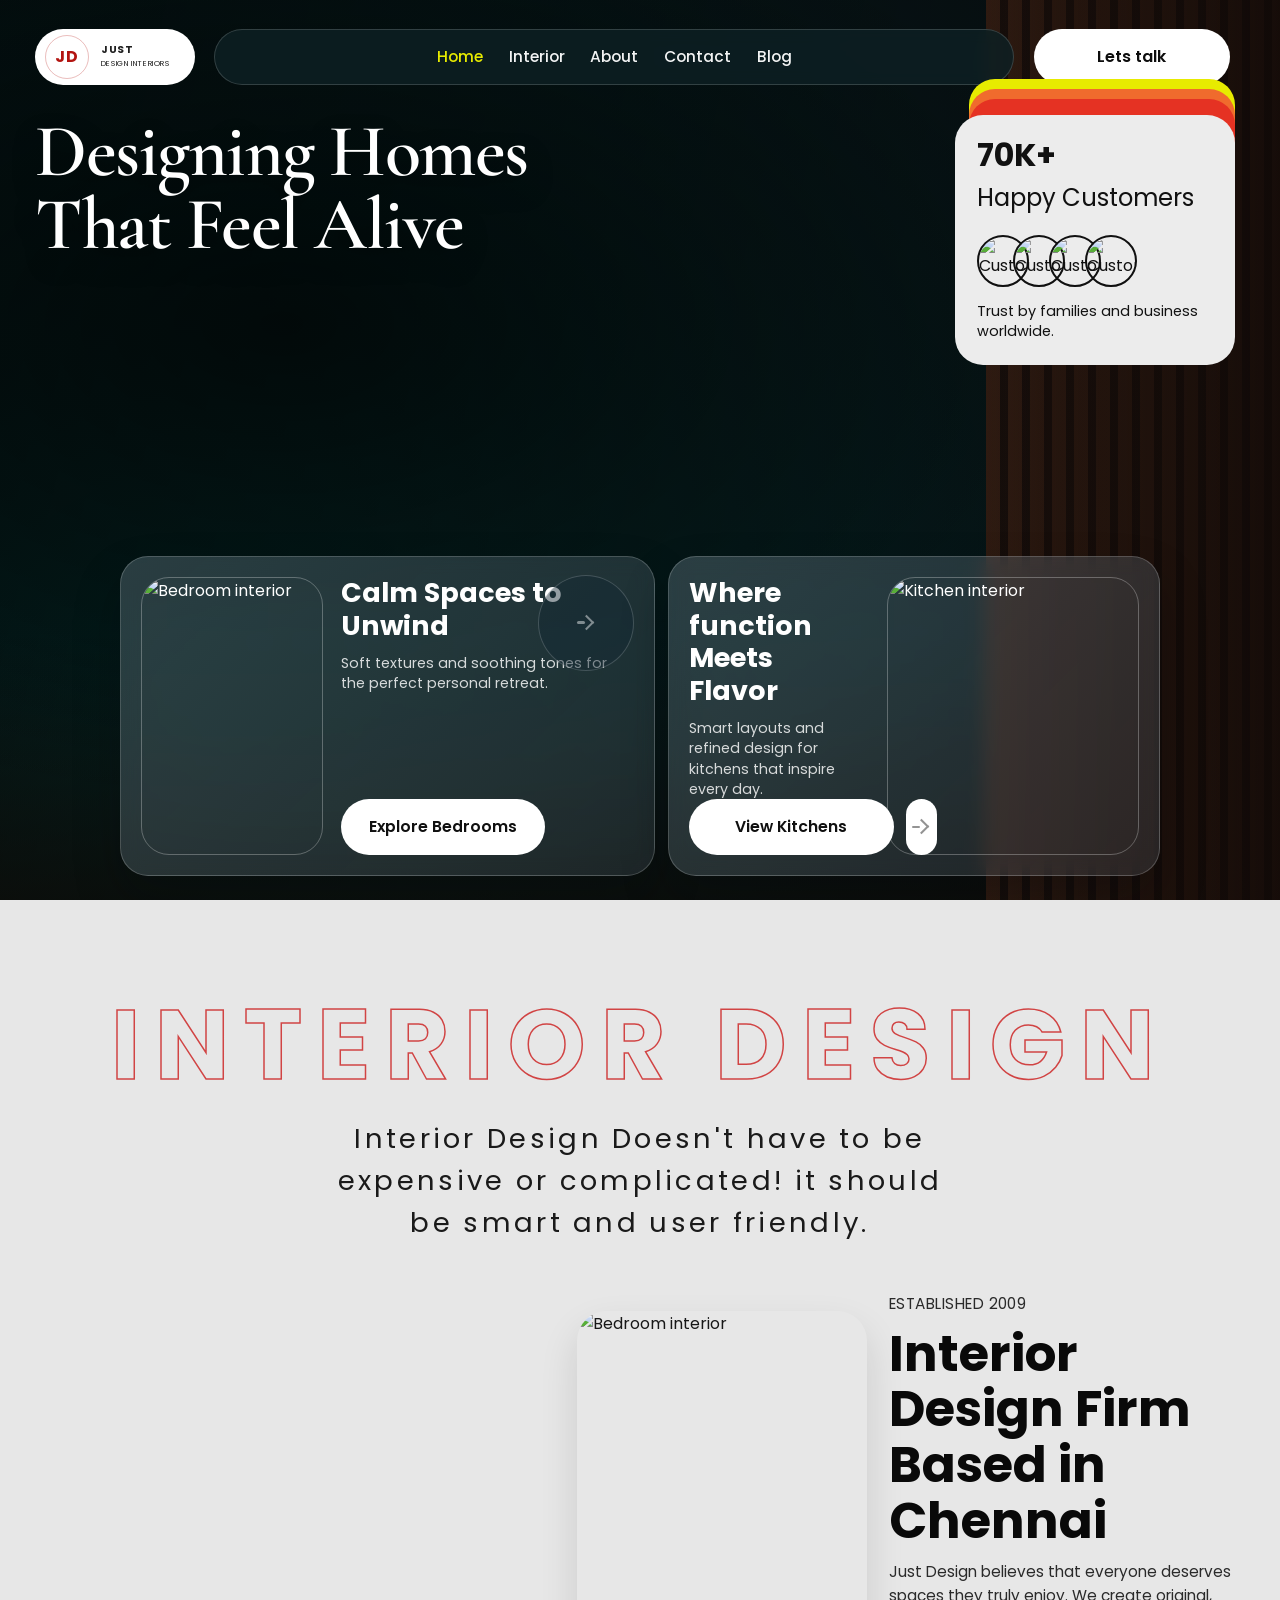
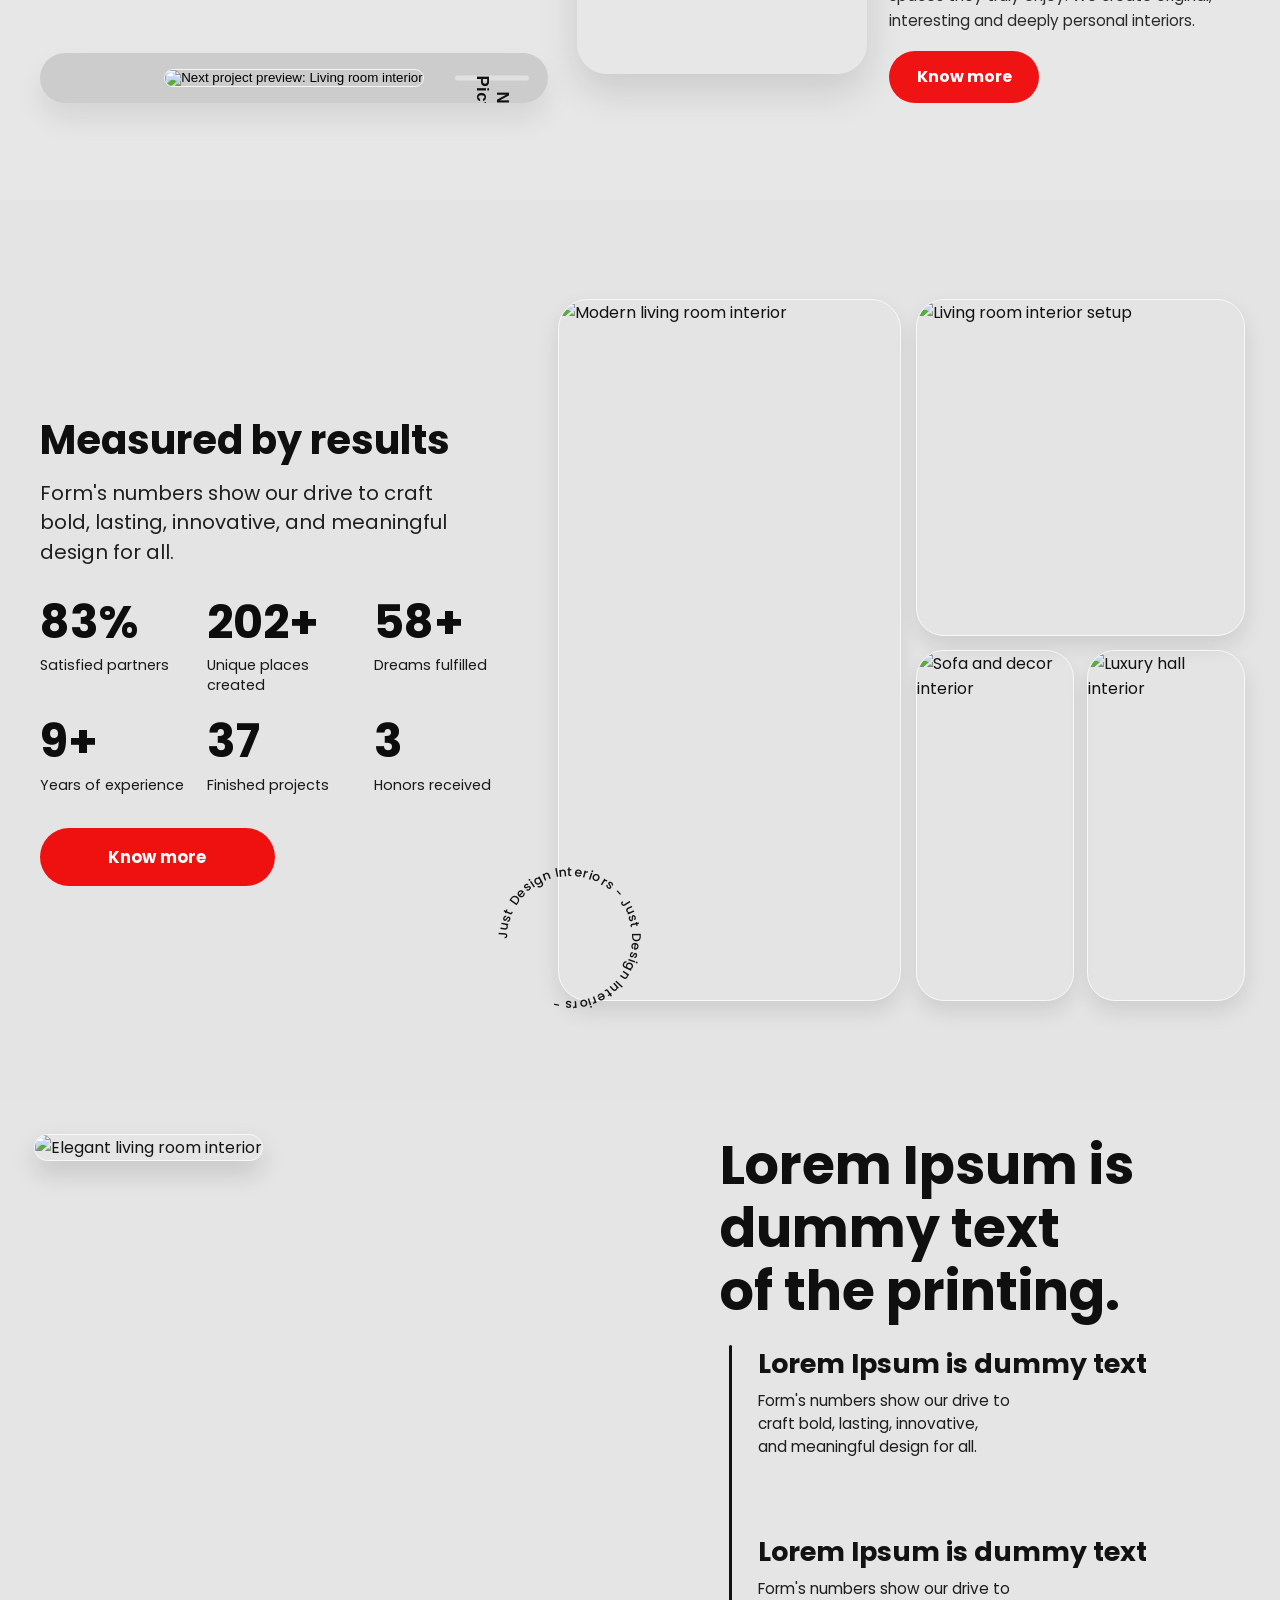
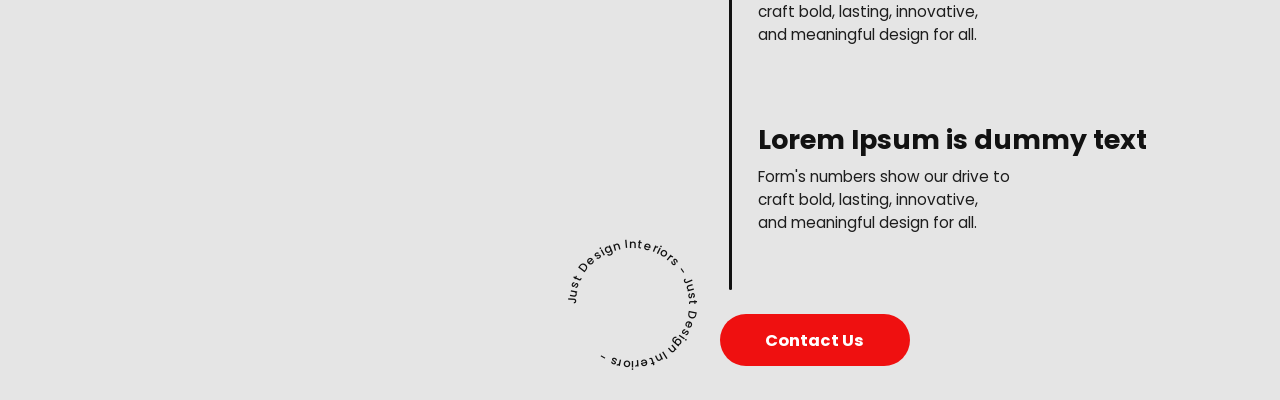
==== index.html @ 39e0aceb "update" ====
<!DOCTYPE html>
<html lang="en">
  <head>
    <meta charset="UTF-8" />
    <meta name="viewport" content="width=device-width, initial-scale=1.0" />
    <title>JustDesign Interiors</title>
    <link rel="preconnect" href="https://fonts.googleapis.com" />
    <link rel="preconnect" href="https://fonts.gstatic.com" crossorigin />
    <link
      href="https://fonts.googleapis.com/css2?family=Cormorant+Garamond:wght@500;600;700&family=Poppins:wght@400;500;600;700&display=swap"
      rel="stylesheet"
    />
    <link rel="stylesheet" href="style.css" />
  </head>
  <body>
    <main class="layout">
      <section class="hero" id="home">
        <header class="topbar reveal" data-delay="40">
          <a class="brand-pill" href="#">
            <span class="brand-mark">JD</span>
            <span class="brand-text">
              <strong>JUST</strong>
              <small>DESIGN INTERIORS</small>
            </span>
          </a>

          <nav class="main-nav" id="primaryNav" aria-label="Primary">
            <a class="active" href="#">Home</a>
            <a href="#">Interior</a>
            <a href="#">About</a>
            <a href="#">Contact</a>
            <a href="#">Blog</a>
          </nav>

          <button
            class="nav-toggle"
            id="navToggle"
            type="button"
            aria-label="Toggle navigation menu"
            aria-controls="primaryNav"
            aria-expanded="false"
          >
            <span></span>
            <span></span>
            <span></span>
          </button>

          <a class="talk-btn" href="#">Lets talk</a>
        </header>

        <div class="hero-main">
          <h1 class="hero-title reveal" data-delay="140">
            Designing Homes
            <br />
            That Feel Alive
          </h1>

          <aside class="customer-wrap right-box">
            <div class="stack-layer yellow"></div>
            <div class="stack-layer red"></div>
            <div class="stack-layer orange"></div>

            <div class="customer-card">
              <h2>70K+</h2>
              <p class="customer-label">Happy Customers</p>

              <div class="avatars">
                <img
                  src="https://images.unsplash.com/photo-1531746020798-e6953c6e8e04?auto=format&fit=crop&w=96&q=80"
                  alt="Customer portrait"
                />
                <img
                  src="https://images.unsplash.com/photo-1544723795-3fb6469f5b39?auto=format&fit=crop&w=96&q=80"
                  alt="Customer portrait"
                />
                <img
                  src="https://images.unsplash.com/photo-1549351512-c5e12b11f2dc?auto=format&fit=crop&w=96&q=80"
                  alt="Customer portrait"
                />
                <img
                  src="https://images.unsplash.com/photo-1542909168-82c3e7fdca5c?auto=format&fit=crop&w=96&q=80"
                  alt="Customer portrait"
                />
              </div>

              <p class="customer-copy">Trust by families and business worldwide.</p>
            </div>
          </aside>
        </div>

        <div class="bottom-panels">
          <article class="glass-card">
            <img
              class="panel-image"
              src="https://images.unsplash.com/photo-1616594039964-3c8f9f14fce9?auto=format&fit=crop&w=560&q=80"
              alt="Bedroom interior"
            />
            <div class="panel-content">
              <button class="round-icon arrow-btn arrow-light" type="button" aria-label="Open bedroom details">
                <span class="arrow-line"></span>
                <span class="arrow-tip"></span>
              </button>
              <h3>Calm Spaces to Unwind</h3>
              <p>
                Soft textures and soothing tones for the perfect personal retreat.
              </p>
              <a class="pill-btn" href="#">Explore Bedrooms</a>
            </div>
          </article>

          <article class="glass-card right-panel">
            <div class="panel-content">
              <h3>Where function Meets Flavor</h3>
              <p>
                Smart layouts and refined design for kitchens that inspire every day.
              </p>
              <div class="action-line">
                <a class="pill-btn" href="#">View Kitchens</a>
                <button class="mini-icon arrow-btn arrow-dark" type="button" aria-label="Open kitchens">
                  <span class="arrow-line"></span>
                  <span class="arrow-tip"></span>
                </button>
              </div>
            </div>

            <img
              class="panel-image"
              src="https://images.unsplash.com/photo-1556911220-bda9f7f7597e?auto=format&fit=crop&w=620&q=80"
              alt="Kitchen interior"
            />
          </article>
        </div>
      </section>

      <section class="interior-section" id="interior">
        <div class="interior-wrap">
          <h2
            class="interior-outline-title js-letter-title"
            data-text="INTERIOR DESIGN"
            aria-label="INTERIOR DESIGN"
          >
            INTERIOR DESIGN
          </h2>

          <p class="interior-tagline reveal" data-delay="80">
            Interior Design Doesn't have to be expensive or complicated! it
            should be smart and user friendly.
          </p>

          <div class="interior-showcase">
            <button
              class="next-frame reveal"
              id="nextCardBtn"
              data-delay="160"
              type="button"
              aria-label="Show next project image"
            >
              <img
                id="nextCardImage"
                class="next-frame-image"
                src="https://images.unsplash.com/photo-1586023492125-27b2c045efd7?auto=format&fit=crop&w=900&q=80"
                alt="Next interior project preview"
              />
              <span class="next-pill">Next Pictures</span>
            </button>

            <article
              class="content-card reveal"
              id="projectContentCard"
              data-delay="220"
            >
              <img
                id="featureImage"
                class="feature-photo"
                src="https://images.unsplash.com/photo-1600607687644-c7f34b5b3b8f?auto=format&fit=crop&w=900&q=80"
                alt="Interior project"
              />

              <div class="content-copy">
                <p class="established" id="establishedText">ESTABLISHED 2009</p>
                <h3 id="projectTitle">
                  Interior Design Firm
                  <br />
                  Based in Chennai
                </h3>
                <p id="projectDesc">
                  Just Design believes that everyone deserves spaces they truly
                  enjoy. We create original, interesting and deeply personal
                  interiors.
                </p>
                <a id="projectCta" class="know-more-btn" href="#">Know more</a>
              </div>
            </article>
          </div>
        </div>
      </section>

      <section class="results-section" id="results">
        <div class="results-wrap">
          <div class="results-content reveal" data-delay="40">
            <h2>Measured by results</h2>
            <p class="results-intro">
              Form's numbers show our drive to craft bold, lasting, innovative,
              and meaningful design for all.
            </p>

            <div class="results-grid">
              <article class="result-item">
                <p class="result-number">
                  <span class="count-up" data-target="95" data-suffix="%">0%</span>
                </p>
                <p class="result-label">Satisfied partners</p>
              </article>

              <article class="result-item">
                <p class="result-number">
                  <span class="count-up" data-target="250" data-suffix="+">0+</span>
                </p>
                <p class="result-label">Unique places created</p>
              </article>

              <article class="result-item">
                <p class="result-number">
                  <span class="count-up" data-target="81" data-suffix="+">0+</span>
                </p>
                <p class="result-label">Dreams fulfilled</p>
              </article>

              <article class="result-item">
                <p class="result-number">
                  <span class="count-up" data-target="15" data-suffix="+">0+</span>
                </p>
                <p class="result-label">Years of experience</p>
              </article>

              <article class="result-item">
                <p class="result-number">
                  <span class="count-up" data-target="79">0</span>
                </p>
                <p class="result-label">Finished projects</p>
              </article>

              <article class="result-item">
                <p class="result-number">
                  <span class="count-up" data-target="11">0</span>
                </p>
                <p class="result-label">Honors received</p>
              </article>
            </div>

            <a class="results-btn" href="#">Know more</a>
          </div>

          <div class="results-gallery reveal" data-delay="120">
            <img
              class="gallery-main-image"
              src="https://images.unsplash.com/photo-1493663284031-b7e3aefcae8e?auto=format&fit=crop&w=1200&q=80"
              alt="Modern living room interior"
            />

            <div class="gallery-side-stack">
              <img
                class="gallery-top-image"
                src="https://images.unsplash.com/photo-1505693416388-ac5ce068fe85?auto=format&fit=crop&w=1000&q=80"
                alt="Living room interior setup"
              />

              <div class="gallery-bottom-stack">
                <img
                  class="gallery-small-image"
                  src="https://images.unsplash.com/photo-1507089947368-19c1da9775ae?auto=format&fit=crop&w=900&q=80"
                  alt="Sofa and decor interior"
                />
                <img
                  class="gallery-small-image"
                  src="https://images.unsplash.com/photo-1513694203232-719a280e022f?auto=format&fit=crop&w=900&q=80"
                  alt="Luxury hall interior"
                />
              </div>
            </div>

            <div class="results-seal" aria-hidden="true">
              <svg viewBox="0 0 200 200" role="presentation">
                <defs>
                  <path
                    id="resultsCirclePath"
                    d="M 100,100 m -70,0 a 70,70 0 1,1 140,0 a 70,70 0 1,1 -140,0"
                  ></path>
                </defs>
                <text>
                  <textPath href="#resultsCirclePath">
                    Just Design Interiors - Just Design Interiors -
                  </textPath>
                </text>
              </svg>
            </div>
          </div>
        </div>
      </section>

      <section class="story-section" id="story">
        <div class="story-wrap">
          <div class="story-media">
            <img
              class="story-main-image"
              src="https://images.unsplash.com/photo-1505693416388-ac5ce068fe85?auto=format&fit=crop&w=1200&q=80"
              alt="Elegant living room interior"
            />

            <div class="story-seal" aria-hidden="true">
              <svg viewBox="0 0 200 200" role="presentation">
                <defs>
                  <path
                    id="storyCirclePath"
                    d="M 100,100 m -68,0 a 68,68 0 1,1 136,0 a 68,68 0 1,1 -136,0"
                  ></path>
                </defs>
                <text>
                  <textPath href="#storyCirclePath">
                    Just Design Interiors - Just Design Interiors -
                  </textPath>
                </text>
              </svg>
            </div>
          </div>

          <div class="story-content">
            <h2>
              Lorem Ipsum is dummy text
              <br />
              of the printing.
            </h2>

            <div class="story-scrollbox">
              <div class="story-line" aria-hidden="true">
                <span class="story-line-track"></span>
                <span class="story-line-progress" id="storyLineProgress"></span>
              </div>

              <div class="story-items" id="storyItems">
                <article class="story-item">
                  <h3>Lorem Ipsum is dummy text</h3>
                  <p>
                    Form's numbers show our drive to craft bold, lasting,
                    innovative, and meaningful design for all.
                  </p>
                </article>

                <article class="story-item">
                  <h3>Lorem Ipsum is dummy text</h3>
                  <p>
                    Form's numbers show our drive to craft bold, lasting,
                    innovative, and meaningful design for all.
                  </p>
                </article>

                <article class="story-item">
                  <h3>Lorem Ipsum is dummy text</h3>
                  <p>
                    Form's numbers show our drive to craft bold, lasting,
                    innovative, and meaningful design for all.
                  </p>
                </article>

              </div>
            </div>

            <a class="story-contact-btn" href="#">Contact Us</a>
          </div>
        </div>
      </section>
    </main>

    <script src="script.js"></script>
  </body>
</html>
---- style.css ----
:root {
  --outer-bg: #071013;
  --text-main: #ffffff;
  --text-soft: rgba(255, 255, 255, 0.82);
  --glass-bg: rgba(175, 193, 205, 0.2);
  --glass-border: rgba(255, 255, 255, 0.2);
  --pill-dark: rgba(14, 32, 36, 0.82);
  --yellow: #e7eb00;
  --orange: #f06b2d;
  --red: #e53223;
}

*,
*::before,
*::after {
  box-sizing: border-box;
}

html,
body {
  margin: 0;
  padding: 0;
}

body {
  min-height: 100vh;
  font-family: "Poppins", sans-serif;
  color: var(--text-main);
  background:
    radial-gradient(circle at 16% 20%, rgba(0, 142, 130, 0.28), transparent 36%),
    radial-gradient(circle at 88% 80%, rgba(111, 46, 3, 0.28), transparent 42%),
    var(--outer-bg);
}

.layout {
  width: 100%;
  margin: 0;
  padding: 0;
}

.hero,
.interior-section,
.results-section,
.story-section {
  width: 100%;
}

.hero {
  position: relative;
  height: 100dvh;
  min-height: 100vh;
  overflow: hidden;
  display: flex;
  flex-direction: column;
  border-radius: 0;
  padding: 1.8rem 2.2rem 1.5rem;
  background:
    linear-gradient(103deg, rgba(0, 0, 0, 0.44) 6%, rgba(0, 0, 0, 0.18) 66%),
    url("https://images.unsplash.com/photo-1600607687939-ce8a6c25118c?auto=format&fit=crop&w=2000&q=80")
      center center / cover no-repeat;
}

.hero::before {
  content: "";
  position: absolute;
  inset: 0;
  pointer-events: none;
  background:
    radial-gradient(ellipse at 22% 36%, rgba(0, 0, 0, 0.62) 0%, rgba(0, 0, 0, 0.2) 42%, transparent 60%),
    linear-gradient(180deg, transparent 70%, rgba(15, 7, 3, 0.62) 100%);
}

.hero::after {
  content: "";
  position: absolute;
  top: 0;
  right: 0;
  width: 23%;
  height: 100%;
  pointer-events: none;
  background:
    linear-gradient(90deg, rgba(0, 0, 0, 0) 0, rgba(22, 12, 8, 0.35) 22%, rgba(16, 9, 7, 0.8) 100%),
    repeating-linear-gradient(
      90deg,
      rgba(48, 27, 17, 0.95) 0 14px,
      rgba(22, 13, 10, 0.95) 14px 22px
    );
}

.topbar,
.hero-main,
.bottom-panels {
  position: relative;
  z-index: 2;
}

.hero-main,
.bottom-panels {
  perspective: 1200px;
}

.topbar {
  display: flex;
  align-items: center;
  gap: 1.2rem;
}

.brand-pill {
  display: inline-flex;
  align-items: center;
  gap: 0.75rem;
  width: 160px;
  height: 56px;
  padding: 0 0.6rem;
  border-radius: 999px;
  text-decoration: none;
  color: #1f1f1f;
  background: #ffffff;
}

.brand-mark {
  display: grid;
  place-items: center;
  width: 44px;
  height: 44px;
  border-radius: 999px;
  font-weight: 700;
  letter-spacing: 0.03em;
  color: #b31511;
  border: 1px solid rgba(179, 21, 17, 0.28);
}

.brand-text {
  display: grid;
  line-height: 1;
}

.brand-text strong {
  font-size: 0.64rem;
  letter-spacing: 0.08em;
}

.brand-text small {
  margin-top: 0.3rem;
  font-size: 0.48rem;
  letter-spacing: 0.08em;
}

.main-nav {
  flex: 1;
  max-width: 800px;
  height: 56px;
  display: flex;
  align-items: center;
  justify-content: center;
  gap: clamp(1rem, 2vw, 3rem);
  border-radius: 999px;
  padding: 0 1.2rem;
  background: var(--pill-dark);
  border: 1px solid rgba(255, 255, 255, 0.16);
  backdrop-filter: blur(8px);
  scrollbar-width: none;
}

.main-nav::-webkit-scrollbar {
  display: none;
}

.main-nav a {
  text-decoration: none;
  color: rgba(255, 255, 255, 0.95);
  font-size: 0.97rem;
  font-weight: 500;
  transition: color 240ms ease;
}

.main-nav a:hover,
.main-nav a:focus-visible,
.main-nav a.active {
  color: var(--yellow);
}

.nav-toggle {
  display: none;
  width: 52px;
  height: 52px;
  border: 1px solid rgba(255, 255, 255, 0.22);
  border-radius: 12px;
  background: rgba(15, 32, 36, 0.75);
  cursor: pointer;
  padding: 0;
  align-items: center;
  justify-content: center;
  gap: 5px;
  flex-direction: column;
}

.nav-toggle span {
  width: 22px;
  height: 2px;
  background: #ffffff;
  border-radius: 999px;
  transition: transform 240ms ease, opacity 240ms ease;
}

.topbar.menu-open .nav-toggle span:nth-child(1) {
  transform: translateY(7px) rotate(45deg);
}

.topbar.menu-open .nav-toggle span:nth-child(2) {
  opacity: 0;
}

.topbar.menu-open .nav-toggle span:nth-child(3) {
  transform: translateY(-7px) rotate(-45deg);
}

.talk-btn {
  flex-shrink: 0;
  width: 196px;
  height: 56px;
  border-radius: 999px;
  display: inline-flex;
  align-items: center;
  justify-content: center;
  text-decoration: none;
  color: #0d0d0d;
  background: #ffffff;
  font-weight: 600;
}

.hero-main {
  margin-top: clamp(1.3rem, 3.4vh, 2.8rem);
  min-height: 0;
  flex: 1;
  display: flex;
  justify-content: space-between;
  align-items: flex-start;
  gap: 1.5rem;
}

.hero-title {
  margin: 0;
  max-width: 760px;
  font-family: "Cormorant Garamond", serif;
  font-size: clamp(2.8rem, 5.8vw, 5.7rem);
  font-weight: 600;
  line-height: 0.98;
  letter-spacing: -0.02em;
  text-shadow: 0 12px 28px rgba(0, 0, 0, 0.42);
}

.customer-wrap {
  position: relative;
  width: clamp(240px, 23vw, 280px);
  margin-right: 0.6rem;
  flex-shrink: 0;
  transform: translate3d(0, 0, 0);
  transition: transform 420ms cubic-bezier(0.22, 1, 0.36, 1);
}

.stack-layer {
  position: absolute;
  left: 14px;
  width: calc(100% - 14px);
  height: 72px;
  border-radius: 26px 26px 0 0;
}

.stack-layer.yellow {
  top: -36px;
  background: var(--yellow);
  z-index: 1;
}

.stack-layer.red {
  top: -16px;
  background: var(--red);
  z-index: 3;
}

.stack-layer.orange {
  top: -26px;
  background: var(--orange);
  z-index: 2;
}

.customer-card {
  position: relative;
  z-index: 4;
  border-radius: 28px;
  padding: 1.6rem 1.35rem 1.5rem;
  background: #ececec;
  color: #111111;
}

.customer-card h2 {
  margin: 0;
  font-size: clamp(2rem, 2.3vw, 2.45rem);
  line-height: 0.9;
  font-weight: 700;
}

.customer-label {
  margin: 0.9rem 0 0;
  font-size: clamp(1.38rem, 1.9vw, 1.8rem);
  line-height: 1.14;
}

.avatars {
  margin-top: 1.45rem;
  display: flex;
}

.avatars img {
  width: 52px;
  height: 52px;
  object-fit: cover;
  border-radius: 999px;
  border: 2px solid #101010;
}

.avatars img + img {
  margin-left: -16px;
}

.customer-copy {
  margin: 0.9rem 0 0;
  font-size: clamp(0.9rem, 0.96vw, 0.99rem);
  line-height: 1.4;
}

.bottom-panels {
  position: relative;
  margin-top: auto;
  display: grid;
  grid-template-columns: minmax(0, 1fr) minmax(0, 0.92fr);
  gap: clamp(0.75rem, 1vw, 1rem);
  width: min(1080px, 86%);
  margin-inline: auto;
  padding: 0;
}

.glass-card {
  position: relative;
  min-height: clamp(210px, 26vh, 278px);
  border-radius: 28px;
  display: flex;
  align-items: stretch;
  gap: 1.1rem;
  padding: 1.25rem;
  border: 1px solid var(--glass-border);
  background: linear-gradient(136deg, rgba(158, 183, 199, 0.26), rgba(106, 125, 141, 0.2));
  backdrop-filter: blur(10px);
  box-shadow: 0 24px 46px rgba(1, 8, 10, 0.28);
  transform: translateY(0) scale(1);
  transition:
    transform 920ms cubic-bezier(0.22, 1, 0.36, 1),
    box-shadow 920ms ease,
    filter 920ms ease,
    opacity 920ms ease;
  overflow: hidden;
}

.panel-image {
  width: clamp(148px, 14.5vw, 182px);
  border-radius: 28px;
  object-fit: cover;
  border: 1px solid rgba(255, 255, 255, 0.28);
  flex-shrink: 0;
}

.panel-content {
  flex: 1;
  position: relative;
  display: flex;
  flex-direction: column;
  min-width: 0;
}

.panel-content h3 {
  margin: 0;
  font-size: clamp(1.35rem, 2.12vw, 2rem);
  line-height: 1.2;
  max-width: 24ch;
}

.panel-content p {
  margin: 0.68rem 0 0;
  font-size: clamp(0.89rem, 1vw, 1rem);
  line-height: 1.42;
  color: var(--text-soft);
  max-width: 45ch;
}

.round-icon {
  position: absolute;
  top: -0.15rem;
  right: 0;
  width: 96px;
  height: 96px;
  border: 1px solid rgba(255, 255, 255, 0.18);
  border-radius: 999px;
  background: rgba(22, 40, 51, 0.45);
  color: #ffffff;
  cursor: pointer;
  display: inline-flex;
  align-items: center;
  justify-content: center;
}

.pill-btn {
  margin-top: auto;
  align-self: flex-start;
  height: 56px;
  min-width: clamp(180px, 16vw, 230px);
  border-radius: 999px;
  text-decoration: none;
  color: #101010;
  background: #ffffff;
  display: inline-flex;
  align-items: center;
  justify-content: center;
  font-size: 0.98rem;
  font-weight: 600;
}

.right-panel {
  gap: 1.35rem;
}

.right-panel .panel-image {
  width: clamp(190px, 20vw, 252px);
}

.action-line {
  margin-top: auto;
  display: flex;
  align-items: center;
  gap: 0.75rem;
}

.mini-icon {
  width: 56px;
  height: 56px;
  border-radius: 999px;
  border: 0;
  color: #111111;
  background: #ffffff;
  cursor: pointer;
  display: inline-flex;
  align-items: center;
  justify-content: center;
}

.right-box {
  animation: rightBoxEntry 760ms cubic-bezier(0.22, 1, 0.36, 1) both;
}

.right-box .customer-card {
  animation: rightBoxFloat 5.6s ease-in-out 900ms infinite;
}

.right-box:hover {
  transform: translate3d(0, -8px, 0);
}

.right-box:hover .customer-card {
  animation-play-state: paused;
}

.arrow-btn {
  gap: 0;
  transition: transform 420ms cubic-bezier(0.22, 1, 0.36, 1);
}

.arrow-line {
  width: 8px;
  height: 2.5px;
  border-radius: 999px;
  opacity: 0.45;
  transition:
    width 500ms cubic-bezier(0.22, 1, 0.36, 1),
    opacity 360ms ease;
}

.arrow-tip {
  width: 11px;
  height: 11px;
  border-top: 2.5px solid currentColor;
  border-right: 2.5px solid currentColor;
  transform: translateX(-4px) rotate(45deg);
  opacity: 0.45;
  transition:
    transform 500ms cubic-bezier(0.22, 1, 0.36, 1),
    opacity 360ms ease;
}

.arrow-light .arrow-line {
  background: #ffffff;
}

.arrow-dark .arrow-line {
  background: #111111;
}

.glass-card:hover .arrow-btn {
  transform: translateX(4px);
}

.glass-card:hover .arrow-line {
  width: 30px;
  opacity: 1;
}

.glass-card:hover .arrow-tip {
  transform: translateX(2px) rotate(45deg);
  opacity: 1;
}

@media (hover: hover) and (pointer: fine) {
  .glass-card:hover {
    transform: translateY(-10px) scale(1.02);
    box-shadow: 0 30px 52px rgba(1, 8, 10, 0.34);
    filter: saturate(1.06);
  }
}

.reveal {
  opacity: 0;
  transform: translateY(28px);
  transition:
    opacity 820ms ease,
    transform 820ms cubic-bezier(0.22, 1, 0.36, 1);
}

.reveal.in-view {
  opacity: 1;
  transform: translateY(0);
}

.glass-card,
.customer-wrap {
  will-change: transform;
}

@media (max-width: 1200px) {
  .hero {
    padding: 1.4rem 1.2rem 1.2rem;
    overflow-y: auto;
  }

  .topbar {
    flex-wrap: wrap;
    justify-content: center;
  }

  .main-nav {
    order: 3;
    width: 100%;
    max-width: none;
    overflow-x: auto;
    justify-content: flex-start;
    padding-inline: 1.4rem;
  }

  .hero-main {
    margin-top: 1.4rem;
  }

  .hero-title {
    max-width: 630px;
    font-size: clamp(2.7rem, 8vw, 5rem);
  }

  .customer-wrap {
    width: 250px;
    margin-right: 0;
  }

  .bottom-panels {
    padding: 0;
    grid-template-columns: 1fr;
    margin-top: 1.7rem;
    width: 100%;
  }

  .glass-card {
    min-height: 230px;
  }
}

@media (max-width: 860px) {
  .topbar {
    position: relative;
    flex-wrap: nowrap;
    justify-content: space-between;
    align-items: center;
  }

  .nav-toggle {
    display: inline-flex;
    margin-left: auto;
  }

  .main-nav {
    position: absolute;
    top: calc(100% + 0.65rem);
    left: 0;
    right: 0;
    order: unset;
    width: 100%;
    max-width: none;
    height: auto;
    padding: 0.8rem;
    border-radius: 16px;
    display: flex;
    flex-direction: column;
    align-items: stretch;
    gap: 0.2rem;
    overflow: hidden;
    max-height: 0;
    opacity: 0;
    pointer-events: none;
    transform: translateY(-8px);
    transition:
      max-height 280ms ease,
      opacity 220ms ease,
      transform 280ms ease;
  }

  .main-nav a {
    width: 100%;
    padding: 0.7rem 0.8rem;
    border-radius: 10px;
    font-size: 1rem;
  }

  .topbar.menu-open .main-nav {
    max-height: 320px;
    opacity: 1;
    pointer-events: auto;
    transform: translateY(0);
  }

  .talk-btn {
    display: none;
  }

  .hero {
    border-radius: 0;
  }

  .hero::after {
    width: 34%;
  }

  .hero-main {
    margin-top: 2.2rem;
    min-height: auto;
    flex-direction: column;
  }

  .hero-title {
    max-width: 100%;
  }

  .customer-wrap {
    width: min(340px, 100%);
    margin-top: 0.6rem;
  }

  .panel-content h3 {
    font-size: clamp(1.35rem, 5.2vw, 2.2rem);
  }

  .panel-content p {
    font-size: 0.98rem;
  }

  .right-panel .panel-image {
    width: min(230px, 44%);
  }
}

@media (max-width: 620px) {
  .layout {
    width: 100%;
    padding: 0;
  }

  .hero {
    border-radius: 0;
    padding: 1rem 0.9rem 1.25rem;
  }

  .brand-pill {
    width: 144px;
    height: 52px;
  }

  .main-nav {
    padding: 0.7rem;
    gap: 0.12rem;
  }

  .main-nav a {
    font-size: 0.95rem;
    white-space: normal;
  }

  .nav-toggle {
    width: 48px;
    height: 48px;
  }

  .hero-title {
    font-size: clamp(2.3rem, 11vw, 3.2rem);
    line-height: 1.02;
  }

  .customer-card {
    padding: 1.35rem 1.15rem 1.35rem;
  }

  .customer-card h2 {
    font-size: 1.95rem;
  }

  .customer-label {
    font-size: 1.35rem;
  }

  .avatars img {
    width: 48px;
    height: 48px;
  }

  .bottom-panels {
    padding: 0;
  }

  .glass-card,
  .right-panel {
    flex-direction: column;
    min-height: unset;
    gap: 0.9rem;
  }

  .panel-image,
  .right-panel .panel-image {
    width: 100%;
    height: 220px;
  }

  .round-icon {
    position: static;
    width: 62px;
    height: 62px;
    margin-bottom: 0.7rem;
  }

  .pill-btn {
    width: 100%;
    min-width: 0;
    height: 56px;
  }

  .mini-icon {
    width: 54px;
    height: 54px;
  }

  .glass-card:hover .arrow-btn {
    transform: none;
  }

  .glass-card:hover .arrow-line {
    width: 24px;
  }
}

@media (prefers-reduced-motion: reduce) {
  .reveal {
    opacity: 1;
    transform: none;
    transition: none;
  }

  .customer-wrap,
  .right-box .customer-card {
    transition: none;
    animation: none;
  }

  .glass-card {
    transition: none;
    transform: none;
  }

  .arrow-line {
    width: 24px;
    opacity: 1;
  }

  .arrow-tip {
    transform: translateX(2px) rotate(45deg);
    opacity: 1;
  }
}

@keyframes rightBoxEntry {
  0% {
    opacity: 0;
    transform: translate3d(34px, 24px, 0) scale(0.94);
  }
  100% {
    opacity: 1;
    transform: translate3d(0, 0, 0) scale(1);
  }
}

@keyframes rightBoxFloat {
  0%,
  100% {
    transform: translateY(0) scale(1);
  }
  50% {
    transform: translateY(-7px) scale(1.01);
  }
}

.interior-section {
  margin-top: 0;
  border-radius: 0;
  background: #e7e7e7;
  padding: clamp(1.4rem, 3.3vw, 2.4rem);
  color: #171717;
  min-height: 100dvh;
  display: flex;
  align-items: center;
}

.interior-wrap {
  width: min(1200px, 100%);
  margin: 0 auto;
}

.interior-outline-title {
  margin: 0;
  text-align: center;
  font-size: clamp(2.25rem, 8vw, 6.2rem);
  font-weight: 700;
  line-height: 0.96;
  letter-spacing: 0.15em;
  color: transparent;
  -webkit-text-stroke: 1.5px #d14444;
}

.interior-outline-title .title-letter {
  display: inline-block;
  opacity: 0;
  transform: translateY(28px) scale(0.9);
}

.interior-outline-title.is-visible .title-letter {
  animation: letterRise 620ms cubic-bezier(0.16, 1, 0.3, 1) forwards;
  animation-delay: var(--letter-delay, 0ms);
}

.interior-tagline {
  margin: clamp(1rem, 2vw, 1.6rem) auto 0;
  max-width: 34ch;
  text-align: center;
  color: #1a1a1a;
  font-size: clamp(1.1rem, 2.15vw, 3rem);
  line-height: 1.52;
  letter-spacing: 0.12em;
  text-transform: none;
}

.interior-showcase {
  margin-top: clamp(1.5rem, 3.6vw, 2.4rem);
  display: grid;
  grid-template-columns: minmax(260px, 0.92fr) minmax(0, 1.2fr);
  gap: clamp(1rem, 2.3vw, 2.2rem);
  align-items: end;
}

.next-frame {
  border: 0;
  background: #cccccc;
  border-radius: 30px;
  padding: 1rem;
  cursor: pointer;
  position: relative;
  overflow: hidden;
  box-shadow: 0 16px 28px rgba(0, 0, 0, 0.08);
  transition:
    transform 420ms cubic-bezier(0.22, 1, 0.36, 1),
    box-shadow 420ms ease;
}

.next-frame-image {
  width: 100%;
  aspect-ratio: 4 / 3.7;
  border-radius: 24px;
  object-fit: cover;
  border: 1px solid rgba(255, 255, 255, 0.8);
  transition:
    opacity 340ms ease,
    transform 420ms cubic-bezier(0.22, 1, 0.36, 1);
}

.next-pill {
  position: absolute;
  right: 1.2rem;
  top: 50%;
  transform: translateY(-50%);
  width: 74px;
  height: calc(100% - 2.8rem);
  border-radius: 24px;
  background: rgba(239, 239, 239, 0.58);
  color: #111111;
  font-size: clamp(0.9rem, 1.5vw, 1.05rem);
  font-weight: 700;
  letter-spacing: 0.03em;
  writing-mode: vertical-rl;
  text-orientation: mixed;
  display: grid;
  place-items: center;
  transition:
    opacity 320ms ease,
    transform 420ms cubic-bezier(0.22, 1, 0.36, 1);
}

.next-frame.is-switching .next-frame-image {
  opacity: 0.45;
  transform: scale(0.94);
}

.next-frame.is-switching .next-pill {
  opacity: 0;
  transform: translate(12px, -50%);
}

.content-card {
  display: grid;
  grid-template-columns: minmax(230px, 290px) minmax(0, 1fr);
  gap: clamp(0.9rem, 2vw, 1.35rem);
  align-items: center;
}

.feature-photo {
  width: 100%;
  aspect-ratio: 4 / 5;
  border-radius: 30px;
  object-fit: cover;
  box-shadow: 0 18px 38px rgba(0, 0, 0, 0.12);
  transition:
    opacity 360ms ease,
    transform 480ms cubic-bezier(0.22, 1, 0.36, 1);
}

.content-copy {
  transition:
    opacity 360ms ease,
    transform 480ms cubic-bezier(0.22, 1, 0.36, 1);
}

.content-card.is-switching .feature-photo,
.content-card.is-switching .content-copy {
  opacity: 0;
  transform: translateY(10px);
}

.established {
  margin: 0;
  font-size: clamp(0.95rem, 1.3vw, 1.9rem);
  letter-spacing: 0.03em;
  color: #161616;
}

.content-copy h3 {
  margin: 0.55rem 0 0;
  font-size: clamp(1.8rem, 3.9vw, 3.2rem);
  line-height: 1.12;
  color: #090909;
}

.content-copy p {
  margin: 0.65rem 0 0;
  color: #2a2a2a;
  font-size: clamp(0.93rem, 1.2vw, 1.08rem);
  line-height: 1.6;
}

.know-more-btn {
  margin-top: 1.1rem;
  display: inline-flex;
  align-items: center;
  justify-content: center;
  min-width: 150px;
  height: 52px;
  border-radius: 999px;
  text-decoration: none;
  background: #ef1313;
  color: #ffffff;
  font-weight: 700;
  font-size: 1rem;
  transition:
    transform 260ms ease,
    box-shadow 260ms ease;
}

.know-more-btn:hover {
  transform: translateY(-2px);
  box-shadow: 0 12px 22px rgba(229, 13, 13, 0.32);
}

@media (hover: hover) and (pointer: fine) {
  .next-frame:hover {
    transform: translateY(-6px) scale(1.015);
    box-shadow: 0 24px 36px rgba(0, 0, 0, 0.16);
  }
}

@media (max-width: 1200px) {
  .interior-showcase {
    grid-template-columns: 1fr;
  }

  .next-frame {
    width: min(560px, 100%);
    justify-self: center;
  }

  .content-card {
    grid-template-columns: minmax(220px, 310px) minmax(0, 1fr);
  }
}

@media (max-width: 860px) {
  .interior-outline-title {
    letter-spacing: 0.11em;
  }

  .interior-tagline {
    max-width: 26ch;
    letter-spacing: 0.08em;
  }

  .content-card {
    grid-template-columns: 1fr;
    max-width: 680px;
    margin: 0 auto;
  }

  .feature-photo {
    max-width: 360px;
  }
}

@media (max-width: 620px) {
  .interior-section {
    border-radius: 0;
    margin-top: 0;
    padding: 1.1rem 0.9rem 1.3rem;
  }

  .interior-outline-title {
    letter-spacing: 0.07em;
    -webkit-text-stroke: 1.1px #d14444;
  }

  .interior-tagline {
    font-size: 1.03rem;
    line-height: 1.5;
    letter-spacing: 0.06em;
    max-width: 30ch;
  }

  .next-frame {
    width: 100%;
    border-radius: 24px;
    padding: 0.8rem;
  }

  .next-frame-image {
    border-radius: 20px;
    aspect-ratio: 4 / 3.4;
  }

  .next-pill {
    width: 60px;
    border-radius: 18px;
    right: 0.95rem;
  }

  .feature-photo {
    max-width: none;
    border-radius: 22px;
  }

  .content-copy h3 {
    font-size: clamp(1.5rem, 8.5vw, 2rem);
  }

  .know-more-btn {
    min-width: 132px;
    height: 48px;
  }
}

@media (prefers-reduced-motion: reduce) {
  .interior-outline-title .title-letter,
  .content-copy,
  .feature-photo,
  .next-frame-image,
  .next-pill {
    animation: none;
    transition: none;
    transform: none;
    opacity: 1;
  }
}

@keyframes letterRise {
  0% {
    opacity: 0;
    transform: translateY(28px) scale(0.9);
  }
  100% {
    opacity: 1;
    transform: translateY(0) scale(1);
  }
}

.results-section {
  margin-top: 0;
  border-radius: 0;
  background: #e4e4e4;
  padding: clamp(1.2rem, 3vw, 2.2rem);
  color: #121212;
  min-height: 100dvh;
  display: flex;
  align-items: center;
}

.results-wrap {
  width: min(1220px, 100%);
  margin: 0 auto;
  display: grid;
  grid-template-columns: minmax(0, 0.9fr) minmax(0, 1.25fr);
  gap: clamp(1rem, 2.2vw, 2rem);
  align-items: stretch;
}

.results-content {
  padding: clamp(0.2rem, 0.8vw, 0.8rem) 0.3rem 0.3rem;
  display: flex;
  flex-direction: column;
  justify-content: center;
}

.results-content h2 {
  margin: 0;
  font-size: clamp(1.8rem, 3.1vw, 3.1rem);
  line-height: 1.1;
  color: #0f0f0f;
}

.results-intro {
  margin: 1rem 0 0;
  max-width: 34ch;
  font-size: clamp(1rem, 1.55vw, 1.42rem);
  line-height: 1.5;
  color: #1f1f1f;
}

.results-grid {
  margin-top: clamp(1.2rem, 2.4vw, 2rem);
  display: grid;
  grid-template-columns: repeat(3, minmax(0, 1fr));
  gap: clamp(0.95rem, 1.8vw, 1.45rem) clamp(0.7rem, 1.2vw, 1rem);
}

.result-item {
  min-width: 0;
}

.result-number {
  margin: 0;
  line-height: 1;
}

.count-up {
  display: inline-block;
  min-width: 3.1ch;
  font-size: clamp(2rem, 3.6vw, 3.8rem);
  font-weight: 700;
  color: #0d0d0d;
}

.result-label {
  margin: 0.72rem 0 0;
  max-width: 17ch;
  color: #191919;
  font-size: clamp(0.9rem, 1.1vw, 1.12rem);
  line-height: 1.35;
}

.results-btn {
  margin-top: clamp(1.35rem, 2.6vw, 2.1rem);
  width: min(235px, 100%);
  height: 58px;
  border-radius: 999px;
  display: inline-flex;
  align-items: center;
  justify-content: center;
  text-decoration: none;
  background: #ef1010;
  color: #ffffff;
  font-size: 1.04rem;
  font-weight: 700;
  transition:
    transform 260ms ease,
    box-shadow 260ms ease;
}

.results-btn:hover {
  transform: translateY(-2px);
  box-shadow: 0 14px 24px rgba(239, 16, 16, 0.3);
}

.results-gallery {
  position: relative;
  display: grid;
  grid-template-columns: minmax(0, 1fr) minmax(0, 0.96fr);
  gap: clamp(0.68rem, 1.2vw, 0.92rem);
  height: min(78vh, 760px);
}

.gallery-main-image,
.gallery-top-image,
.gallery-small-image {
  width: 100%;
  height: 100%;
  object-fit: cover;
  border: 1px solid rgba(255, 255, 255, 0.72);
  box-shadow: 0 10px 22px rgba(0, 0, 0, 0.1);
}

.gallery-main-image {
  height: 100%;
  border-radius: 30px;
  object-position: center;
}

.gallery-side-stack {
  display: grid;
  grid-template-rows: minmax(190px, 0.96fr) minmax(0, 1fr);
  gap: clamp(0.68rem, 1.2vw, 0.92rem);
}

.gallery-top-image {
  height: 100%;
  border-radius: 28px;
  object-position: center;
}

.gallery-bottom-stack {
  display: grid;
  grid-template-columns: repeat(2, minmax(0, 1fr));
  gap: clamp(0.65rem, 1vw, 0.9rem);
}

.gallery-small-image {
  height: 100%;
  border-radius: 28px;
  object-position: center;
}

.results-seal {
  position: absolute;
  left: -78px;
  bottom: -34px;
  width: clamp(132px, 14vw, 188px);
  aspect-ratio: 1;
  pointer-events: none;
}

.results-seal svg {
  width: 100%;
  height: 100%;
  animation: spinSeal 14s linear infinite;
}

.results-seal text {
  font-size: 14px;
  font-weight: 500;
  letter-spacing: 0.04em;
  fill: #111111;
}

.results-seal::after {
  content: none;
}

@keyframes spinSeal {
  from {
    transform: rotate(0deg);
  }
  to {
    transform: rotate(360deg);
  }
}

@media (max-width: 1200px) {
  .interior-section,
  .results-section {
    min-height: 100vh;
    align-items: flex-start;
  }

  .results-wrap {
    grid-template-columns: 1fr;
  }

  .results-intro {
    max-width: none;
  }

  .results-gallery {
    max-width: 940px;
    width: 100%;
    margin: 0 auto;
    height: auto;
  }

  .results-seal {
    left: -18px;
    bottom: -22px;
  }
}

@media (max-width: 860px) {
  .results-grid {
    grid-template-columns: repeat(2, minmax(0, 1fr));
  }

  .results-gallery {
    grid-template-columns: 1fr;
  }

  .gallery-main-image {
    min-height: 350px;
  }

  .gallery-side-stack {
    grid-template-rows: auto auto;
  }

  .gallery-top-image {
    min-height: 220px;
  }

  .gallery-bottom-stack {
    grid-template-columns: 1fr;
  }

  .gallery-small-image {
    min-height: 220px;
  }

  .results-seal {
    left: auto;
    right: -8px;
    bottom: -16px;
    width: 132px;
  }
}

@media (max-width: 620px) {
  .results-section {
    border-radius: 0;
    margin-top: 0;
    padding: 1.1rem 0.9rem 1.25rem;
    min-height: 100vh;
  }

  .results-grid {
    gap: 1rem 0.85rem;
  }

  .results-btn {
    width: min(220px, 100%);
    height: 52px;
    font-size: 0.95rem;
  }

  .gallery-main-image {
    border-radius: 22px;
  }

  .gallery-top-image,
  .gallery-small-image {
    border-radius: 20px;
  }
}

@media (prefers-reduced-motion: reduce) {
  .results-seal svg,
  .results-btn,
  .results-gallery img {
    animation: none;
    transition: none;
    transform: none;
  }
}

.story-section {
  margin-top: 0;
  background: #e5e5e5;
  border-radius: 0;
  height: 100dvh;
  min-height: 100vh;
  display: flex;
  align-items: stretch;
  overflow: hidden;
  padding: clamp(1.2rem, 3vw, 2.1rem);
  color: #141414;
}

.story-wrap {
  width: min(1230px, 100%);
  margin: 0 auto;
  height: 100%;
  display: grid;
  grid-template-columns: minmax(0, 1.25fr) minmax(0, 1fr);
  gap: clamp(1rem, 2.2vw, 2.1rem);
  align-items: stretch;
}

.story-media {
  position: relative;
  min-height: 0;
}

.story-main-image {
  width: 100%;
  height: 100%;
  border-radius: 30px;
  object-fit: cover;
  object-position: center;
  border: 1px solid rgba(255, 255, 255, 0.75);
  box-shadow: 0 12px 26px rgba(0, 0, 0, 0.14);
}

.story-seal {
  position: absolute;
  right: -24px;
  bottom: -28px;
  width: clamp(122px, 13vw, 186px);
  aspect-ratio: 1;
  pointer-events: none;
}

.story-seal svg {
  width: 100%;
  height: 100%;
  animation: spinSeal 15s linear infinite;
}

.story-seal text {
  font-size: 14px;
  font-weight: 500;
  letter-spacing: 0.04em;
  fill: #111111;
}

.story-content {
  display: grid;
  grid-template-rows: auto minmax(0, 1fr) auto;
  gap: clamp(0.9rem, 1.8vw, 1.3rem);
  min-height: 0;
}

.story-content h2 {
  margin: 0;
  font-size: clamp(2rem, 4.2vw, 4.1rem);
  line-height: 1.18;
  color: #0f0f0f;
}

.story-scrollbox {
  margin-top: 0;
  display: grid;
  grid-template-columns: 22px minmax(0, 1fr);
  gap: 1rem;
  align-items: stretch;
  height: 100%;
  min-height: 0;
}

.story-line {
  position: relative;
  display: flex;
  justify-content: center;
  height: 100%;
}

.story-line-track {
  width: 2px;
  height: 100%;
  border-radius: 999px;
  background: rgba(0, 0, 0, 0.2);
}

.story-line-progress {
  position: absolute;
  top: 0;
  width: 3px;
  height: 100%;
  border-radius: 999px;
  background: #111111;
  transform-origin: top;
  transform: scaleY(0);
  transition: transform 120ms linear;
}

.story-items {
  height: 100%;
  min-height: 0;
  overflow-y: auto;
  padding-right: 0.45rem;
  display: grid;
  gap: 1.15rem;
  scrollbar-width: none;
  -ms-overflow-style: none;
}

.story-items::-webkit-scrollbar {
  display: none;
}

.story-item {
  padding: 0.2rem 0;
  opacity: 1;
  transform: none;
}

.story-item h3 {
  margin: 0;
  font-size: clamp(1.25rem, 2.1vw, 1.9rem);
  line-height: 1.2;
  color: #121212;
}

.story-item p {
  margin: 0.55rem 0 0;
  max-width: 28ch;
  font-size: clamp(0.95rem, 1.2vw, 1.12rem);
  line-height: 1.5;
  color: #1d1d1d;
}

.story-item.is-active {
  opacity: 1;
}

.story-contact-btn {
  margin-top: 0.2rem;
  align-self: flex-start;
  width: min(190px, 100%);
  height: 52px;
  border-radius: 999px;
  display: inline-flex;
  align-items: center;
  justify-content: center;
  text-decoration: none;
  background: #ef1010;
  color: #ffffff;
  font-weight: 700;
  font-size: 1.03rem;
  transition: none;
}

.story-contact-btn:hover {
  transform: none;
  box-shadow: none;
}

@media (max-width: 1200px) {
  .story-section {
    height: 100vh;
    min-height: 100vh;
    align-items: flex-start;
  }

  .story-wrap {
    grid-template-columns: 1fr;
    grid-template-rows: 42% minmax(0, 1fr);
    height: 100%;
  }

  .story-main-image {
    height: 100%;
    max-height: none;
  }

  .story-content h2 {
    max-width: 18ch;
  }
}

@media (max-width: 860px) {
  .story-wrap {
    grid-template-rows: 38% minmax(0, 1fr);
  }

  .story-main-image {
    border-radius: 24px;
  }

  .story-seal {
    right: -8px;
    bottom: -12px;
    width: 130px;
  }
}

@media (max-width: 620px) {
  .story-section {
    border-radius: 0;
    height: 100dvh;
    min-height: 100vh;
    padding: 1.1rem 0.9rem 1.3rem;
  }

  .story-main-image {
    border-radius: 20px;
  }

  .story-scrollbox {
    grid-template-columns: 18px minmax(0, 1fr);
    gap: 0.75rem;
  }

  .story-item h3 {
    font-size: 1.4rem;
  }

  .story-item p {
    max-width: none;
    font-size: 1rem;
  }

  .story-contact-btn {
    width: min(172px, 100%);
    height: 48px;
    font-size: 0.98rem;
  }

  .story-wrap {
    grid-template-rows: 34% minmax(0, 1fr);
    gap: 0.85rem;
  }
}

@media (prefers-reduced-motion: reduce) {
  .story-line-progress {
    transition: none;
  }

  .story-seal svg {
    animation: none;
  }
}
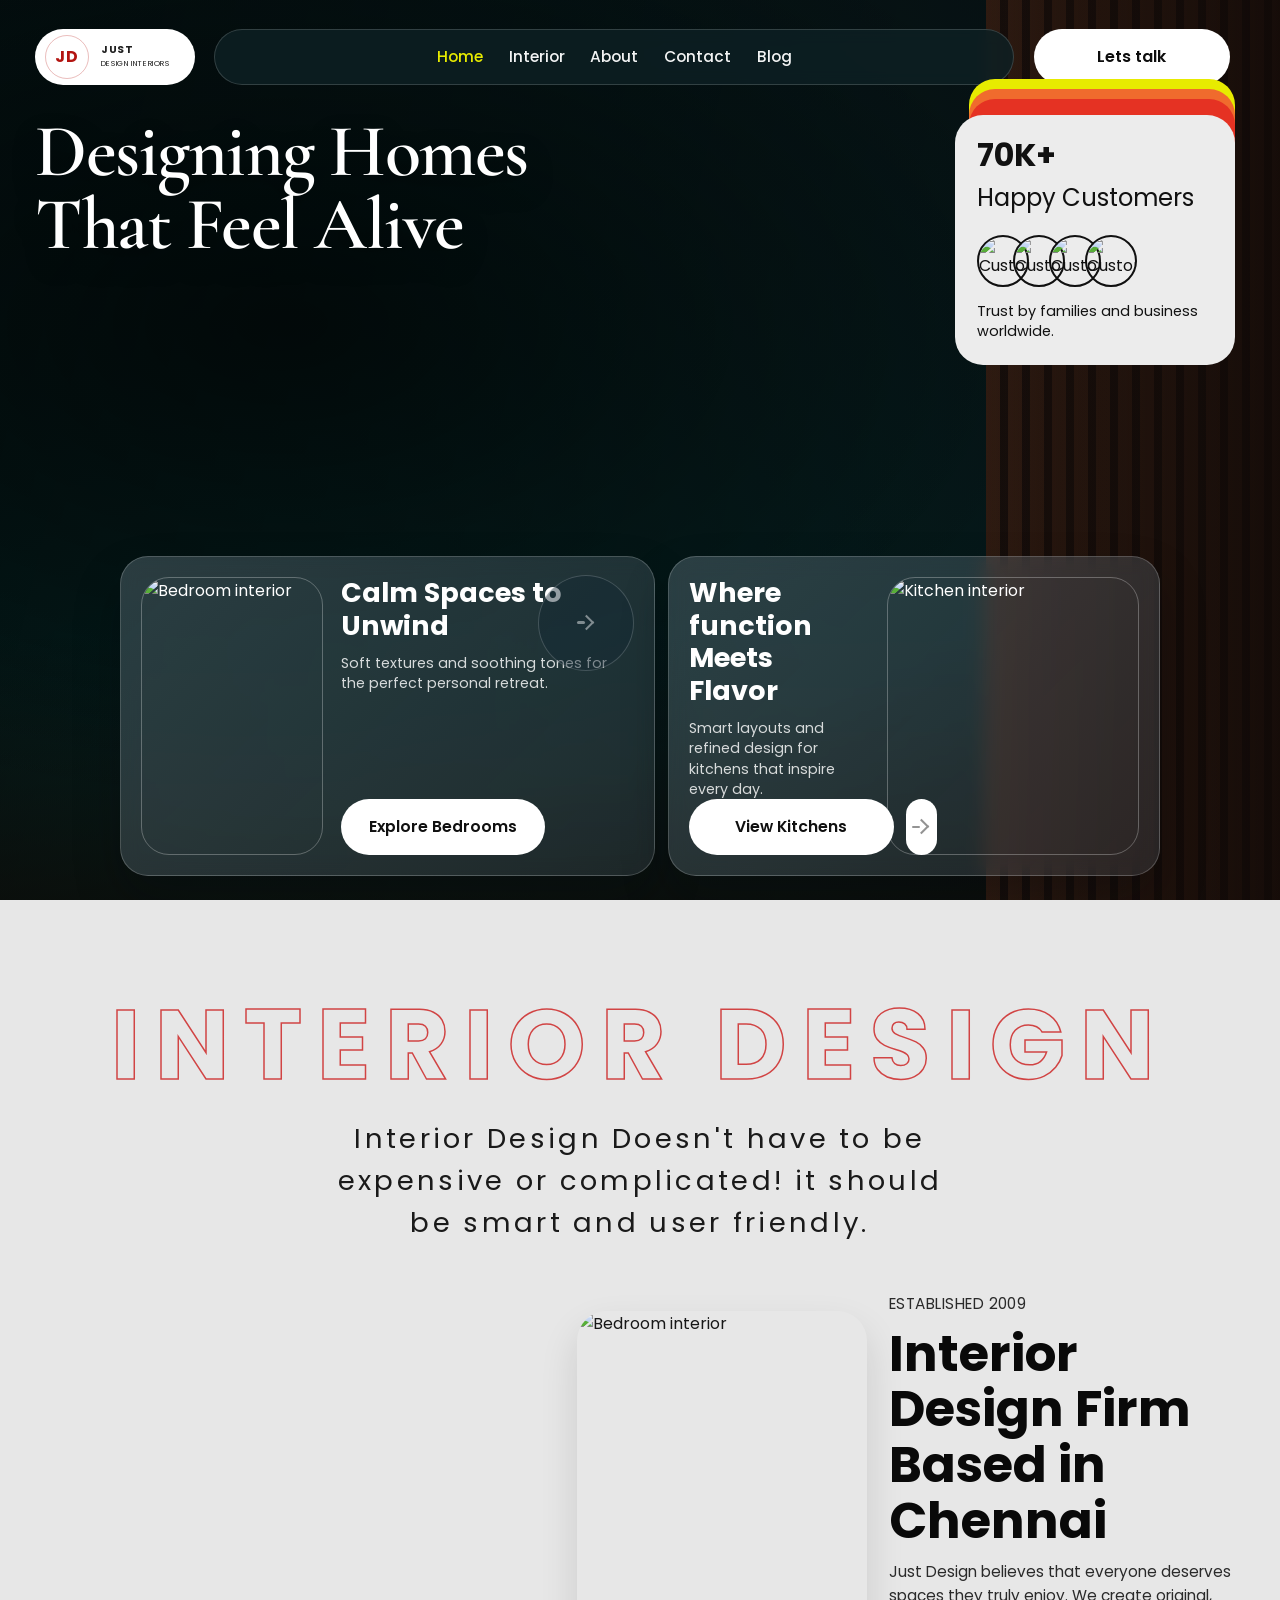
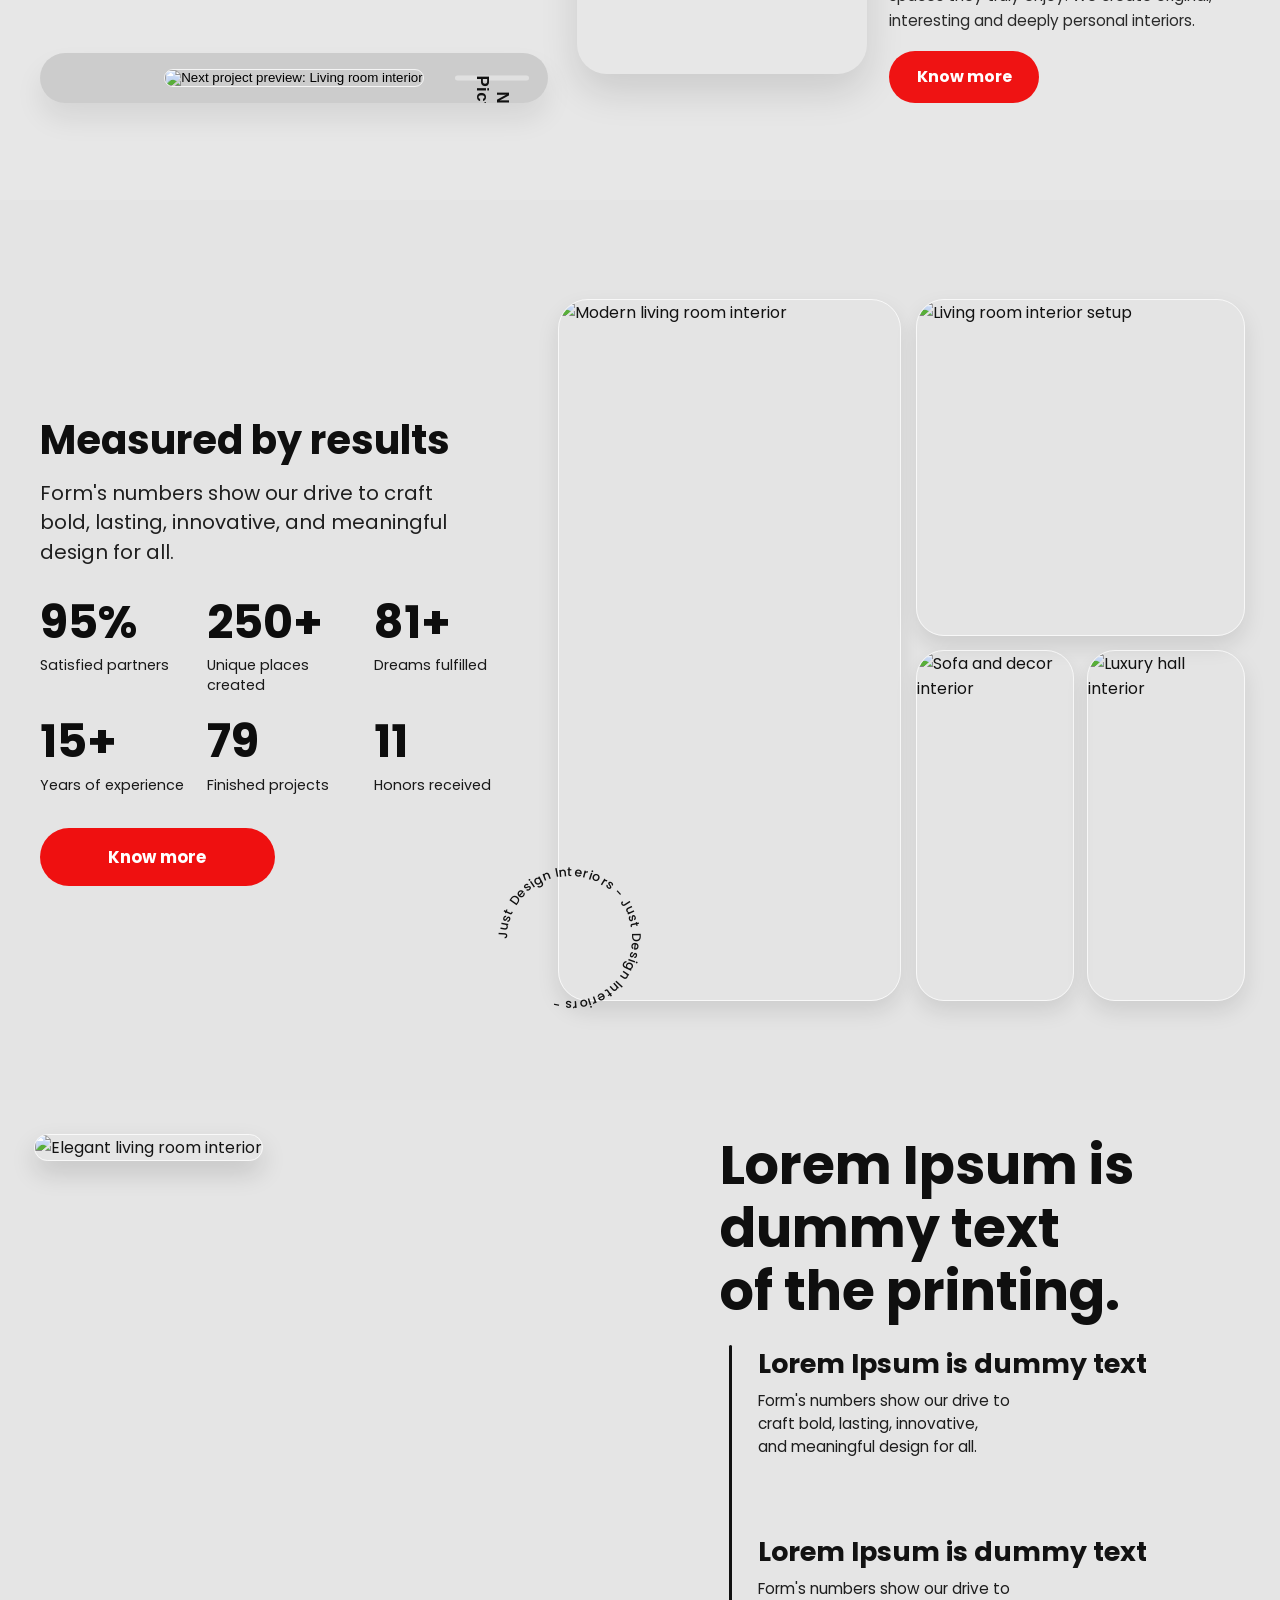
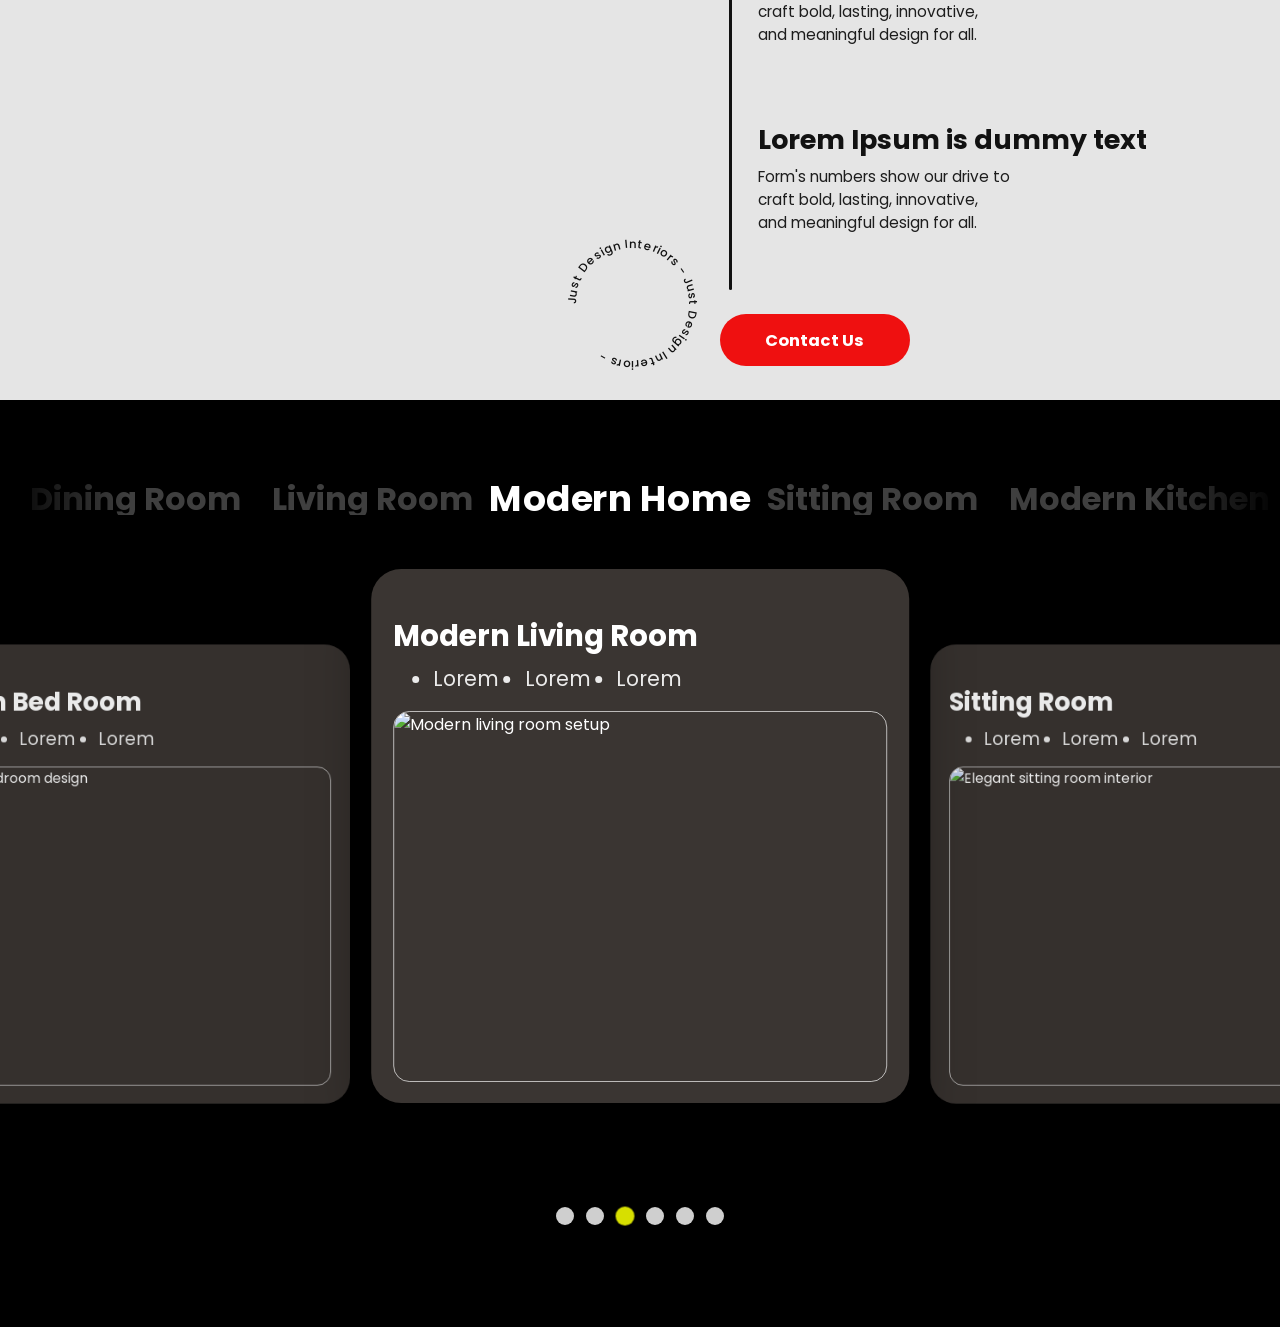
==== commit 89366612: "update" ====
--- a/index.html
+++ b/index.html
@@ -369,6 +369,85 @@
           </div>
         </div>
       </section>
+
+      <section class="room-slider-section" aria-label="Interior showcase slider">
+    <div class="room-slider-tabs" role="tablist" aria-label="Room categories">
+      <button class="room-slider-tab" type="button" role="tab" data-slide="0" aria-selected="false">Dining Room</button>
+      <button class="room-slider-tab" type="button" role="tab" data-slide="1" aria-selected="false">Living Room</button>
+      <button class="room-slider-tab is-active" type="button" role="tab" data-slide="2" aria-selected="true">Modern Home</button>
+      <button class="room-slider-tab" type="button" role="tab" data-slide="3" aria-selected="false">Sitting Room</button>
+      <button class="room-slider-tab" type="button" role="tab" data-slide="4" aria-selected="false">Modern Kitchen</button>
+      <button class="room-slider-tab" type="button" role="tab" data-slide="5" aria-selected="false">Bed Room</button>
+    </div>
+
+    <div class="room-slider-stage">
+      <article class="room-slide" data-slide-index="0" aria-hidden="true">
+        <h3>Dining Room</h3>
+        <ul>
+          <li>Lorem</li>
+          <li>Lorem</li>
+          <li>Lorem</li>
+        </ul>
+        <img src="https://images.unsplash.com/photo-1617104678098-de229db51175?auto=format&fit=crop&w=1200&q=80" alt="Modern dining room design" />
+      </article>
+
+      <article class="room-slide" data-slide-index="1" aria-hidden="true">
+        <h3>Modern Bed Room</h3>
+        <ul>
+          <li>Lorem</li>
+          <li>Lorem</li>
+          <li>Lorem</li>
+        </ul>
+        <img src="https://images.unsplash.com/photo-1616594039964-3f2b1a86f5c1?auto=format&fit=crop&w=1200&q=80" alt="Modern bedroom design" />
+      </article>
+
+      <article class="room-slide is-active" data-slide-index="2" aria-hidden="false">
+        <h3>Modern Living Room</h3>
+        <ul>
+          <li>Lorem</li>
+          <li>Lorem</li>
+          <li>Lorem</li>
+        </ul>
+        <img src="https://images.unsplash.com/photo-1616486029423-aaa4789e8c9a?auto=format&fit=crop&w=1400&q=80" alt="Modern living room setup" />
+      </article>
+
+      <article class="room-slide" data-slide-index="3" aria-hidden="true">
+        <h3>Sitting Room</h3>
+        <ul>
+          <li>Lorem</li>
+          <li>Lorem</li>
+          <li>Lorem</li>
+        </ul>
+        <img src="https://images.unsplash.com/photo-1618219908412-a29a1bb7b86e?auto=format&fit=crop&w=1200&q=80" alt="Elegant sitting room interior" />
+      </article>
+
+      <article class="room-slide" data-slide-index="4" aria-hidden="true">
+        <h3>Modern Kitchen</h3>
+        <ul>
+          <li>Lorem</li>
+          <li>Lorem</li>
+          <li>Lorem</li>
+        </ul>
+        <img src="https://images.unsplash.com/photo-1556912172-45b7abe8b7e1?auto=format&fit=crop&w=1200&q=80" alt="Contemporary kitchen interior" />
+      </article>
+
+      <article class="room-slide" data-slide-index="5" aria-hidden="true">
+        <h3>Bed Room</h3>
+        <ul>
+          <li>Lorem</li>
+          <li>Lorem</li>
+          <li>Lorem</li>
+        </ul>
+        <img src="https://images.unsplash.com/photo-1505693416388-ac5ce068fe85?auto=format&fit=crop&w=1200&q=80" alt="Minimal bedroom style" />
+      </article>
+    </div>
+
+    <div class="room-slider-dots" aria-label="Slide navigation"></div>
+  </section>
+
+
+
+
     </main>
 
     <script src="script.js"></script>
--- a/style.css
+++ b/style.css
@@ -41,7 +41,8 @@
 .hero,
 .interior-section,
 .results-section,
-.story-section {
+.story-section,
+.room-slider-section {
   width: 100%;
 }
 
@@ -1677,3 +1678,318 @@
     animation: none;
   }
 }
+
+
+
+
+.dots {
+  margin-top: 15px;
+}
+
+.dot {
+  width: 60px;
+  height: 3px;
+  background: #555;
+  display: inline-block;
+  margin: 0 5px;
+}
+
+.dot.active {
+  background: red;
+}
+
+
+/* ---------------------------------- */
+/* ROOM SHOWCASE SLIDER */
+.room-slider-section {
+  margin: 0;
+  min-height: 100dvh;
+  display: flex;
+  flex-direction: column;
+  justify-content: center;
+  padding: clamp(46px, 6.5vw, 86px) 0 clamp(60px, 8vw, 102px);
+  background: #000;
+  color: #fff;
+  overflow: hidden;
+}
+
+.room-slider-tabs {
+  display: flex;
+  align-items: center;
+  justify-content: flex-start;
+  gap: clamp(14px, 2.4vw, 36px);
+  width: min(1380px, 100%);
+  margin: 0 auto;
+  padding: 0 clamp(16px, 2.5vw, 30px);
+  scroll-behavior: smooth;
+  white-space: nowrap;
+  overflow-x: auto;
+  overflow-y: hidden;
+  -ms-overflow-style: none;
+  scrollbar-width: none;
+  -webkit-mask-image: linear-gradient(to right, transparent 0, #000 10%, #000 90%, transparent 100%);
+  mask-image: linear-gradient(to right, transparent 0, #000 10%, #000 90%, transparent 100%);
+}
+
+.room-slider-tabs::-webkit-scrollbar {
+  display: none;
+}
+
+.room-slider-tab {
+  border: 0;
+  background: transparent;
+  color: rgba(255, 255, 255, 0.4);
+  font-family: "Poppins", sans-serif;
+  font-size: clamp(1.4rem, 2.5vw, 2.4rem);
+  font-weight: 700;
+  line-height: 1;
+  padding: 0;
+  flex: 0 0 auto;
+  opacity: 0.62;
+  cursor: pointer;
+  transition: color 0.35s ease, opacity 0.35s ease, transform 0.45s ease;
+}
+
+.room-slider-tab:hover,
+.room-slider-tab:focus-visible {
+  color: rgba(255, 255, 255, 0.76);
+}
+
+.room-slider-tab.is-active {
+  color: #fff;
+  opacity: 1;
+  transform: scale(1.12);
+}
+
+.room-slider-stage {
+  position: relative;
+  width: min(1380px, 100%);
+  margin-left: auto;
+  margin-right: auto;
+  height: clamp(380px, 47vw, 650px);
+  margin-top: clamp(28px, 4.2vw, 58px);
+  overflow: hidden;
+}
+
+.room-slide {
+  position: absolute;
+  left: 50%;
+  top: 0;
+  width: min(540px, 42vw);
+  min-height: clamp(340px, 39vw, 550px);
+  padding: clamp(16px, 1.7vw, 24px);
+  border-radius: 30px;
+  background: #3a3532;
+  box-shadow: 0 18px 38px rgba(0, 0, 0, 0.38);
+  opacity: 0;
+  pointer-events: none;
+  will-change: transform, opacity;
+  transform: translate3d(-50%, 42px, 0) scale(0.85);
+  filter: blur(1px);
+  transition:
+    transform 0.78s cubic-bezier(0.22, 0.61, 0.36, 1),
+    opacity 0.55s ease,
+    filter 0.55s ease,
+    box-shadow 0.55s ease;
+}
+
+.room-slide h3 {
+  color: #fff;
+  font-size: clamp(1.7rem, 2.3vw, 2.7rem);
+  line-height: 1.1;
+  margin-bottom: 12px;
+}
+
+.room-slide ul {
+  display: flex;
+  align-items: center;
+  gap: clamp(14px, 2vw, 32px);
+  margin-bottom: 22px;
+}
+
+.room-slide li {
+  font-family: "Poppins", sans-serif;
+  font-size: clamp(1.25rem, 1.6vw, 2rem);
+  color: rgba(255, 255, 255, 0.9);
+  line-height: 1;
+}
+
+.room-slide img {
+  width: 100%;
+  aspect-ratio: 4 / 3;
+  object-fit: cover;
+  border-radius: 16px;
+  border: 1px solid rgba(255, 255, 255, 0.66);
+  display: block;
+}
+
+.room-slide.is-active {
+  opacity: 1;
+  z-index: 4;
+  filter: none;
+  pointer-events: auto;
+  transform: translate3d(-50%, 0, 0) scale(1);
+  box-shadow: 0 28px 56px rgba(0, 0, 0, 0.52);
+}
+
+.room-slide.is-prev {
+  opacity: 0.92;
+  z-index: 3;
+  filter: none;
+  transform: translate3d(-147%, 38px, 0) scale(0.86);
+}
+
+.room-slide.is-next {
+  opacity: 0.92;
+  z-index: 3;
+  filter: none;
+  transform: translate3d(47%, 38px, 0) scale(0.86);
+}
+
+.room-slide.is-far-left {
+  z-index: 1;
+  transform: translate3d(-250%, 70px, 0) scale(0.72);
+}
+
+.room-slide.is-far-right {
+  z-index: 1;
+  transform: translate3d(150%, 70px, 0) scale(0.72);
+}
+
+.room-slider-dots {
+  margin-top: clamp(24px, 3vw, 36px);
+  width: min(1380px, 100%);
+  margin-left: auto;
+  margin-right: auto;
+  display: flex;
+  justify-content: center;
+  gap: 12px;
+}
+
+.room-slider-dot {
+  width: 18px;
+  height: 18px;
+  border: 0;
+  border-radius: 50%;
+  background: rgba(229, 229, 229, 0.9);
+  cursor: pointer;
+  transition: transform 0.3s ease, background-color 0.3s ease;
+}
+
+.room-slider-dot.is-active {
+  background: #d7df00;
+  transform: scale(1.05);
+}
+
+@media (max-width: 1180px) {
+  .room-slide {
+    width: min(500px, 47vw);
+  }
+
+  .room-slide.is-prev {
+    transform: translate3d(-138%, 34px, 0) scale(0.85);
+  }
+
+  .room-slide.is-next {
+    transform: translate3d(38%, 34px, 0) scale(0.85);
+  }
+}
+
+@media (max-width: 992px) {
+  .room-slider-tabs {
+    gap: 18px;
+  }
+
+  .room-slider-tab {
+    font-size: clamp(1.2rem, 3.3vw, 2.1rem);
+  }
+
+  .room-slider-stage {
+    height: clamp(350px, 58vw, 600px);
+  }
+
+  .room-slide {
+    width: min(470px, 60vw);
+    min-height: clamp(320px, 53vw, 540px);
+  }
+
+  .room-slide.is-prev {
+    transform: translate3d(-124%, 30px, 0) scale(0.82);
+  }
+
+  .room-slide.is-next {
+    transform: translate3d(24%, 30px, 0) scale(0.82);
+  }
+}
+
+@media (max-width: 767px) {
+  .room-slider-section {
+    padding-top: 36px;
+    padding-bottom: 56px;
+    padding-left: 14px;
+    padding-right: 14px;
+  }
+
+  .room-slider-tabs {
+    width: 100%;
+    -webkit-mask-image: none;
+    mask-image: none;
+  }
+
+  .room-slider-tab {
+    font-size: 1.1rem;
+    opacity: 0.65;
+  }
+
+  .room-slider-tab.is-active {
+    transform: scale(1);
+    opacity: 1;
+  }
+
+  .room-slider-stage {
+    height: clamp(375px, 114vw, 520px);
+    margin-top: 24px;
+  }
+
+  .room-slide {
+    width: min(420px, 90vw);
+    min-height: clamp(360px, 106vw, 500px);
+    border-radius: 24px;
+    padding: 14px;
+  }
+
+  .room-slide h3 {
+    font-size: clamp(1.4rem, 7vw, 1.85rem);
+    margin-bottom: 10px;
+  }
+
+  .room-slide li {
+    font-size: clamp(1rem, 4.5vw, 1.2rem);
+  }
+
+  .room-slide ul {
+    margin-bottom: 14px;
+    gap: 16px;
+  }
+
+  .room-slide.is-prev,
+  .room-slide.is-next,
+  .room-slide.is-far-left,
+  .room-slide.is-far-right {
+    opacity: 0;
+    transform: translate3d(-50%, 24px, 0) scale(0.9);
+    pointer-events: none;
+  }
+}
+
+@media (prefers-reduced-motion: reduce) {
+  .room-slider-tabs {
+    scroll-behavior: auto;
+  }
+
+  .room-slide,
+  .room-slider-tab,
+  .room-slider-dot {
+    transition: none;
+  }
+}
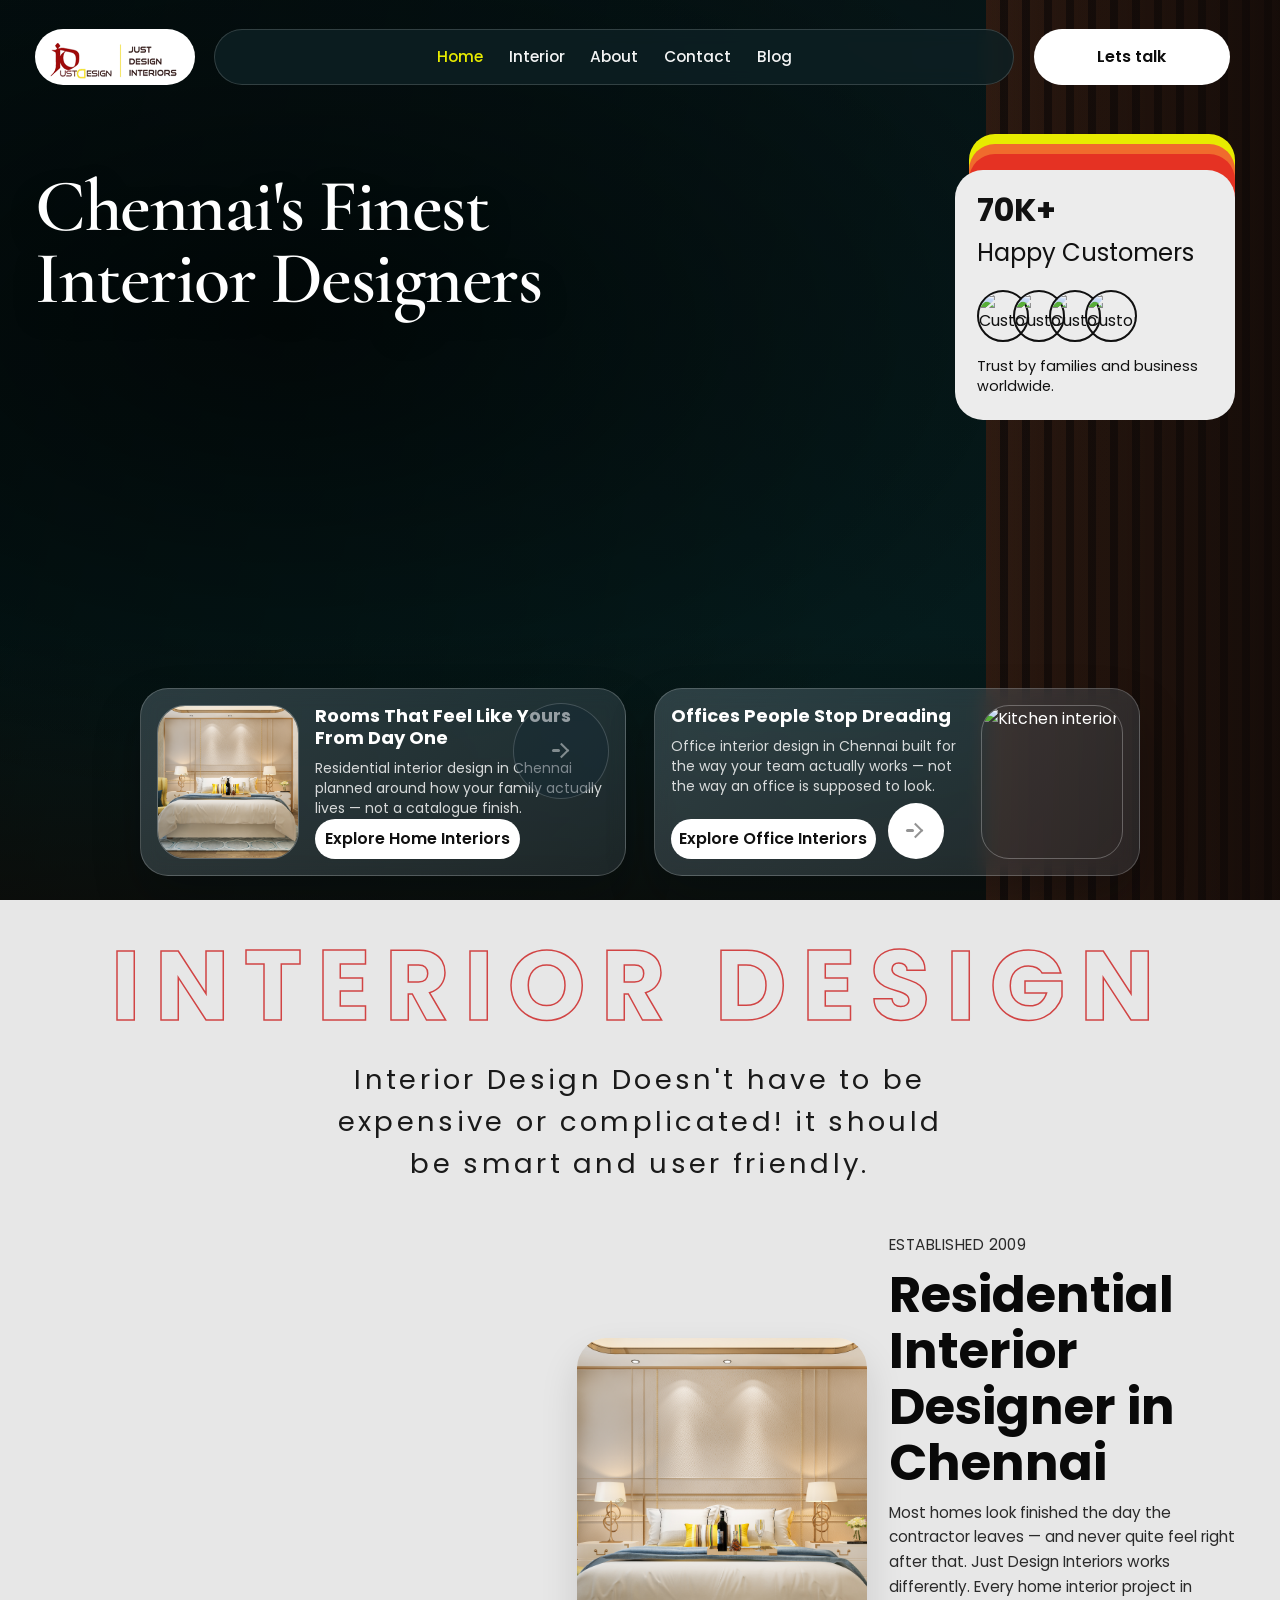
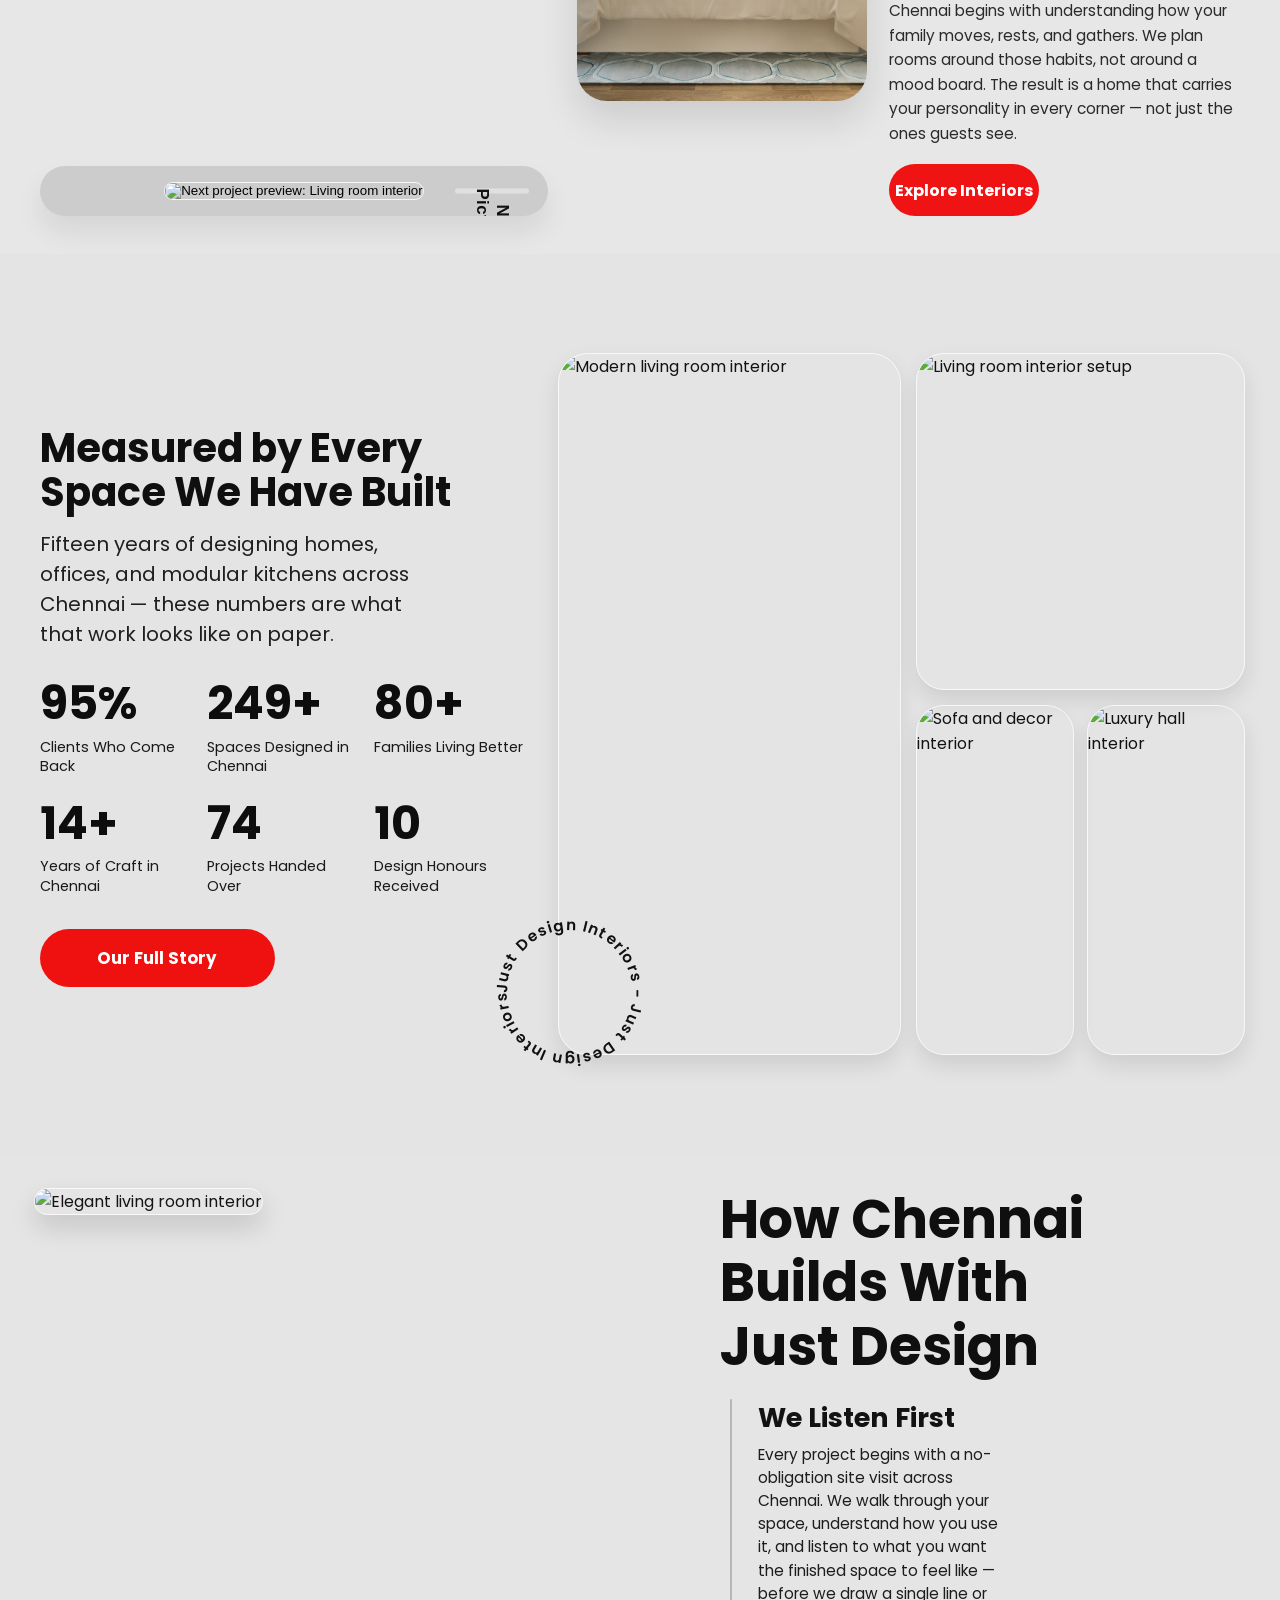
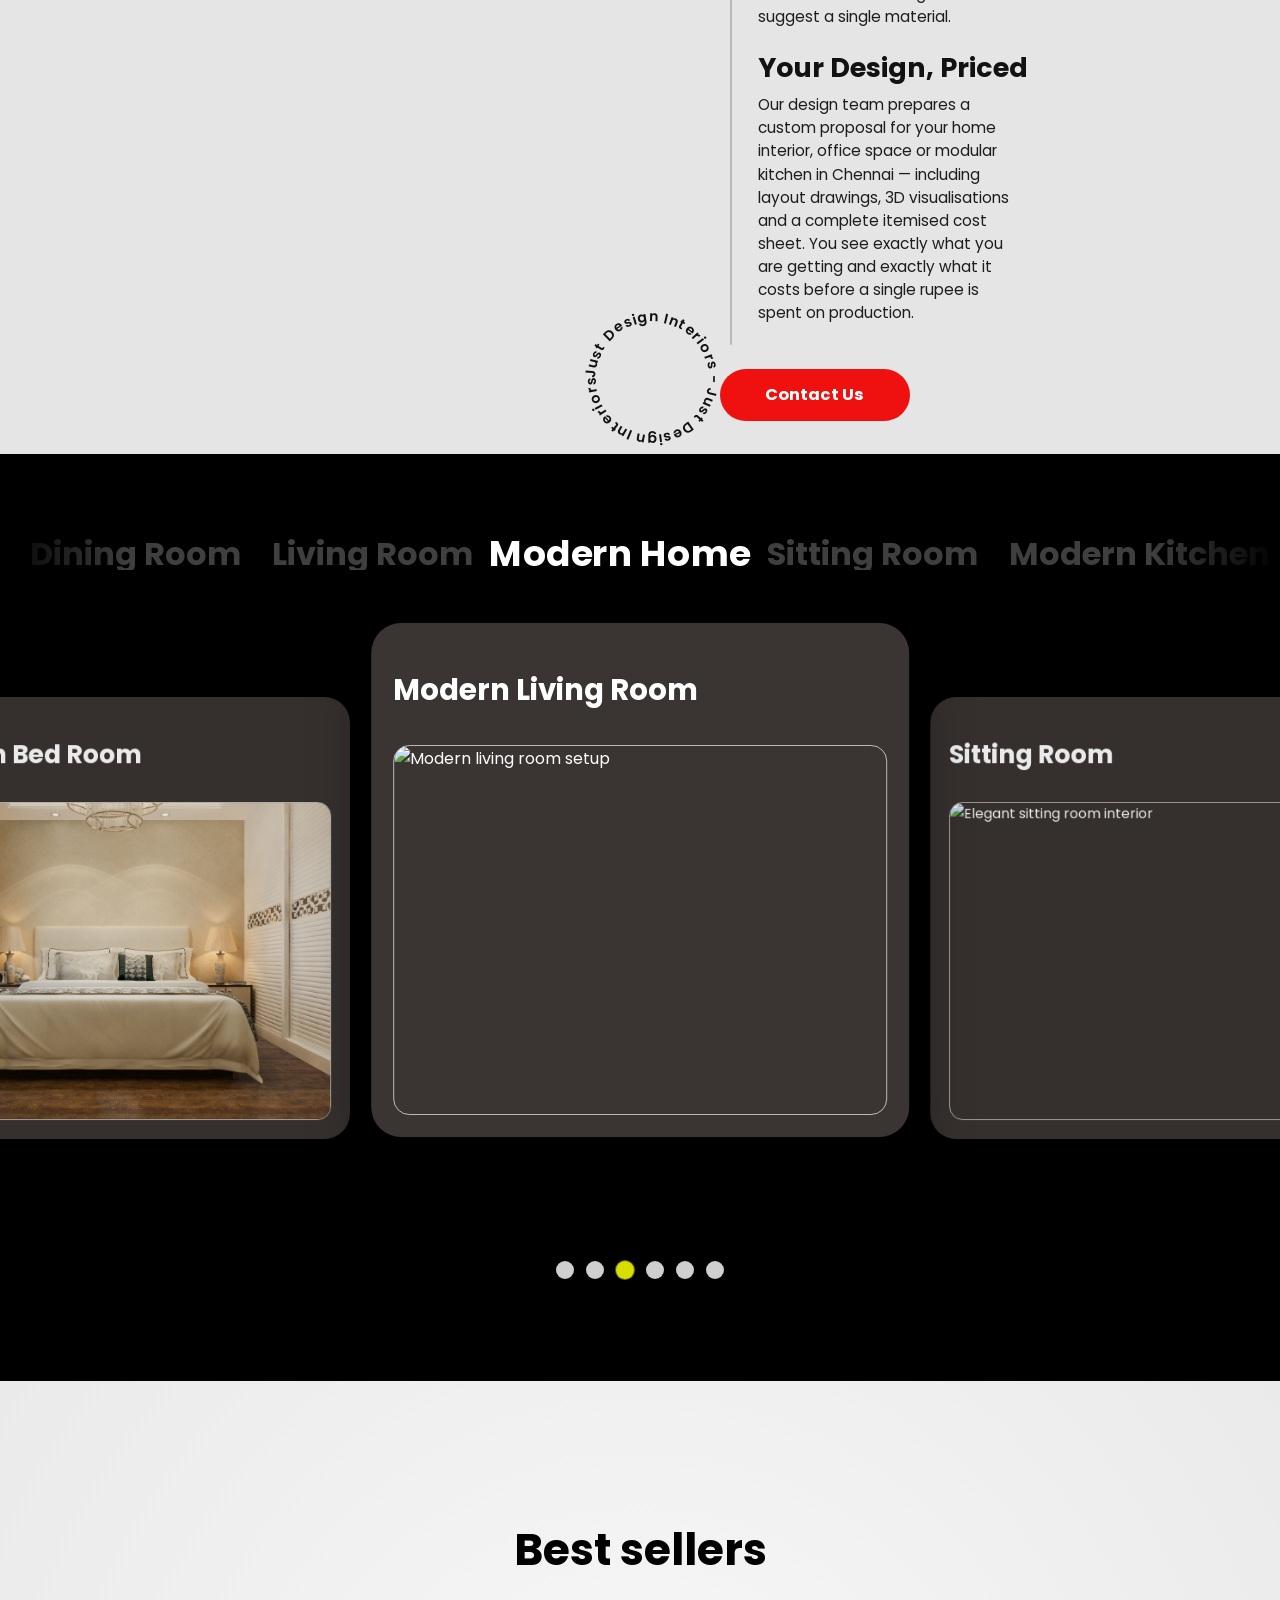
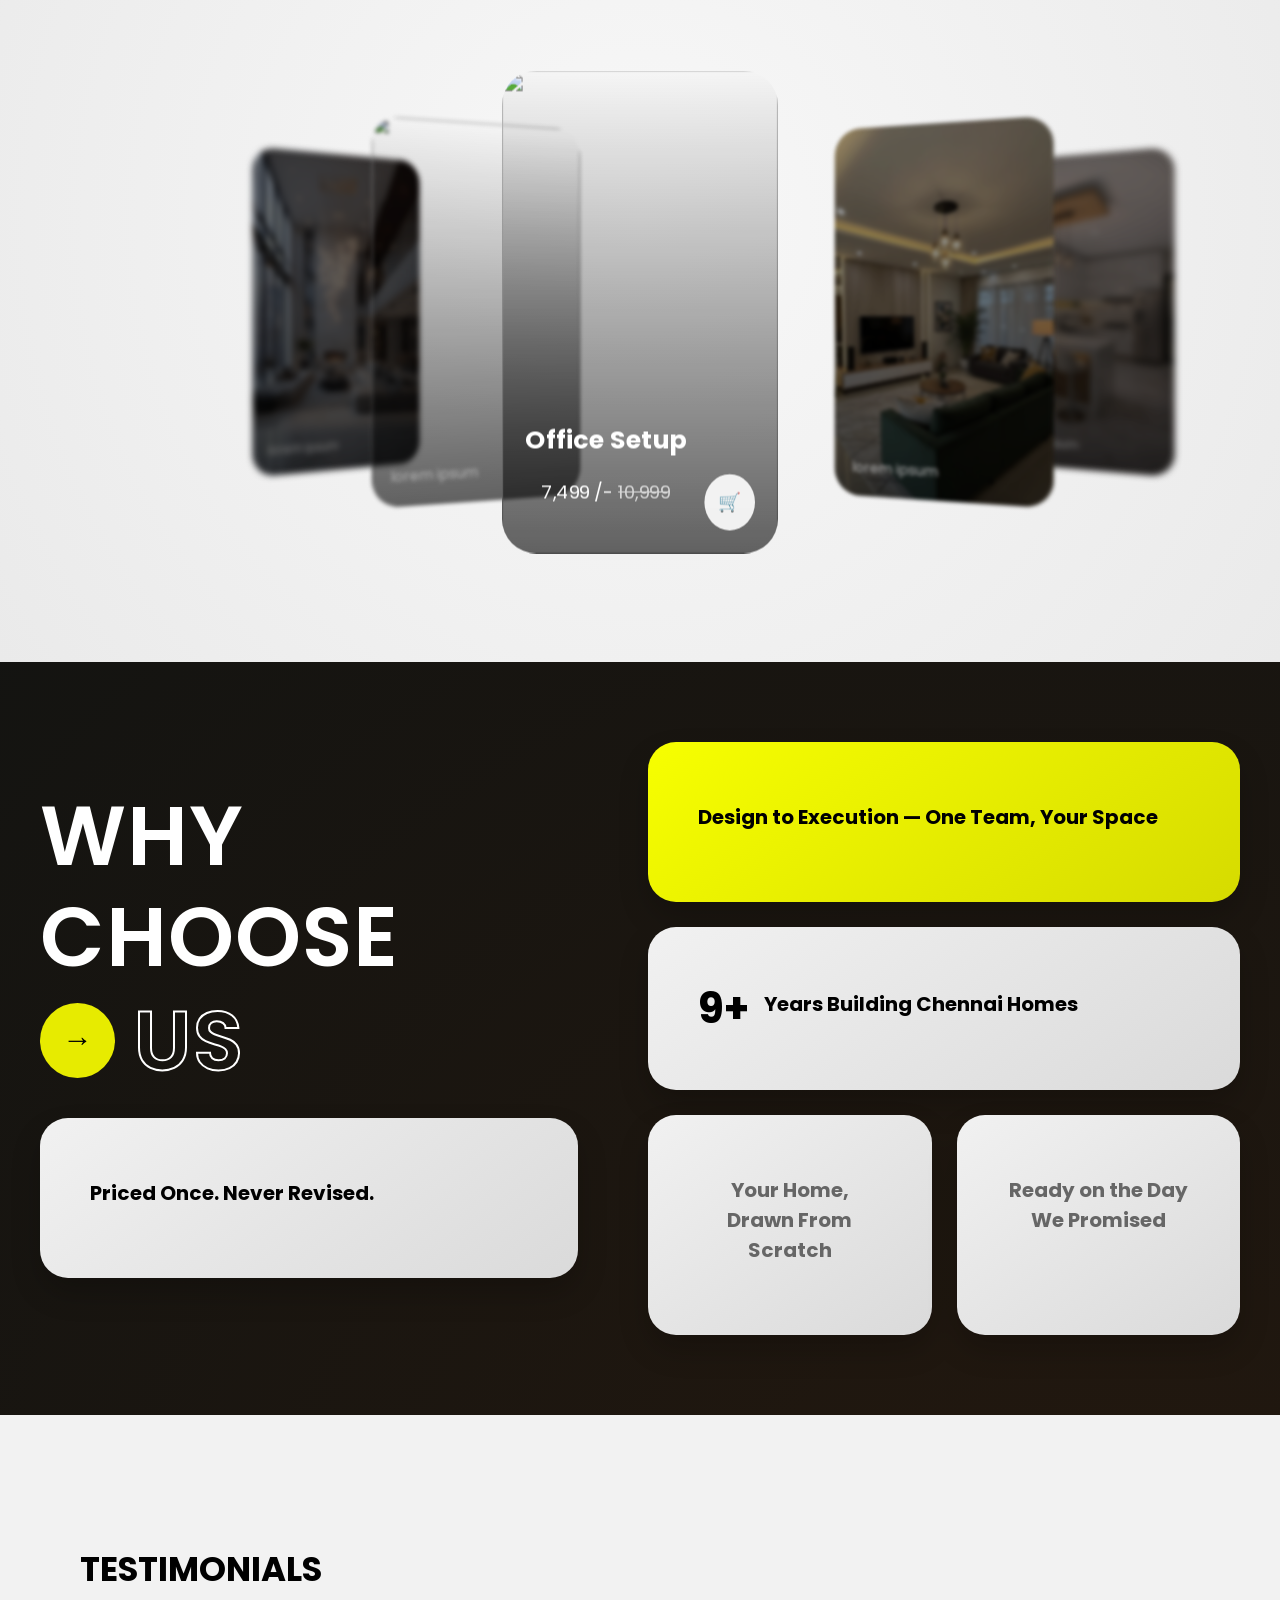
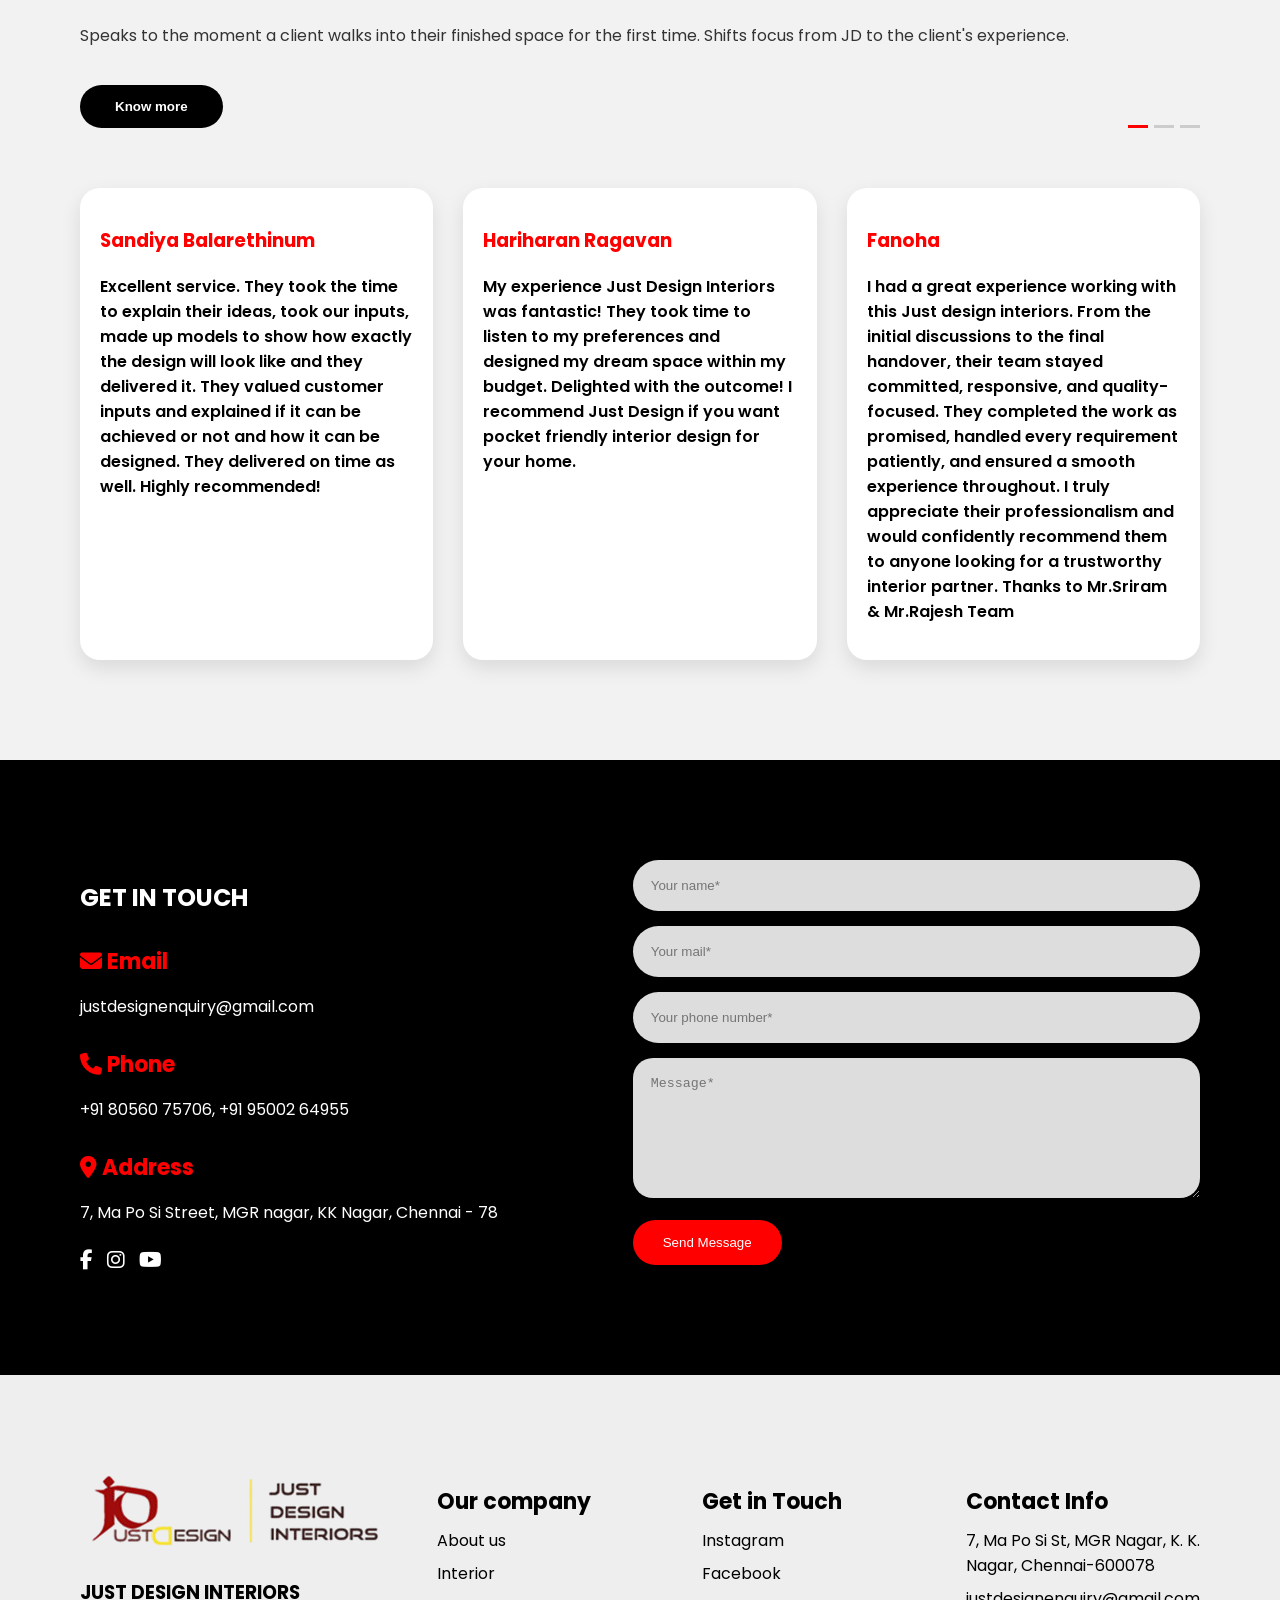
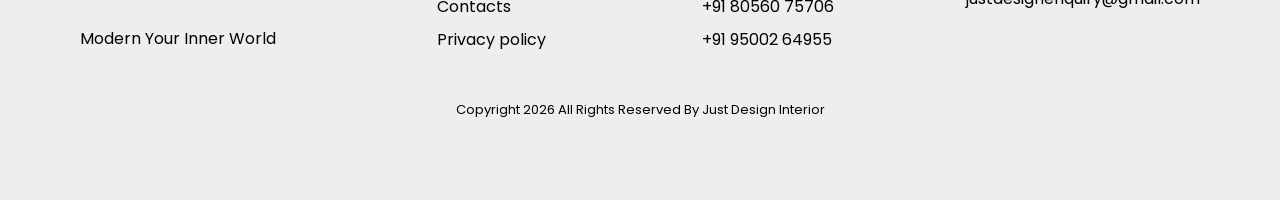
==== commit b97aa0cc: "update" ====
--- a/index.html
+++ b/index.html
@@ -6,6 +6,7 @@
     <title>JustDesign Interiors</title>
     <link rel="preconnect" href="https://fonts.googleapis.com" />
     <link rel="preconnect" href="https://fonts.gstatic.com" crossorigin />
+    <link rel="stylesheet" href="https://cdnjs.cloudflare.com/ajax/libs/font-awesome/6.5.1/css/all.min.css">
     <link
       href="https://fonts.googleapis.com/css2?family=Cormorant+Garamond:wght@500;600;700&family=Poppins:wght@400;500;600;700&display=swap"
       rel="stylesheet"
@@ -15,13 +16,15 @@
   <body>
     <main class="layout">
       <section class="hero" id="home">
+
         <header class="topbar reveal" data-delay="40">
           <a class="brand-pill" href="#">
-            <span class="brand-mark">JD</span>
+            <!-- <span class="brand-mark">JD</span>
             <span class="brand-text">
               <strong>JUST</strong>
               <small>DESIGN INTERIORS</small>
-            </span>
+            </span> -->
+            <img src="./img/logo1.png" alt="" class="top-logo">
           </a>
 
           <nav class="main-nav" id="primaryNav" aria-label="Primary">
@@ -50,9 +53,10 @@
 
         <div class="hero-main">
           <h1 class="hero-title reveal" data-delay="140">
-            Designing Homes
+           Chennai's Finest 
             <br />
-            That Feel Alive
+            Interior Designers
+
           </h1>
 
           <aside class="customer-wrap right-box">
@@ -88,11 +92,12 @@
           </aside>
         </div>
 
+
         <div class="bottom-panels">
           <article class="glass-card">
             <img
               class="panel-image"
-              src="https://images.unsplash.com/photo-1616594039964-3c8f9f14fce9?auto=format&fit=crop&w=560&q=80"
+              src="./img/1.jpg"
               alt="Bedroom interior"
             />
             <div class="panel-content">
@@ -100,22 +105,24 @@
                 <span class="arrow-line"></span>
                 <span class="arrow-tip"></span>
               </button>
-              <h3>Calm Spaces to Unwind</h3>
+              <h3>Rooms That Feel Like Yours From Day One</h3>
               <p>
-                Soft textures and soothing tones for the perfect personal retreat.
+                Residential interior design in Chennai planned around how your family actually lives — not a catalogue finish.
+
               </p>
-              <a class="pill-btn" href="#">Explore Bedrooms</a>
+              <a class="pill-btn" href="#"> Explore Home Interiors</a>
             </div>
           </article>
 
           <article class="glass-card right-panel">
             <div class="panel-content">
-              <h3>Where function Meets Flavor</h3>
+              <h3>Offices People Stop Dreading</h3>
               <p>
-                Smart layouts and refined design for kitchens that inspire every day.
+                Office interior design in Chennai built for the way your team actually works — not the way an office is supposed to look.
+
               </p>
               <div class="action-line">
-                <a class="pill-btn" href="#">View Kitchens</a>
+                <a class="pill-btn" href="#">Explore Office Interiors</a>
                 <button class="mini-icon arrow-btn arrow-dark" type="button" aria-label="Open kitchens">
                   <span class="arrow-line"></span>
                   <span class="arrow-tip"></span>
@@ -125,7 +132,7 @@
 
             <img
               class="panel-image"
-              src="https://images.unsplash.com/photo-1556911220-bda9f7f7597e?auto=format&fit=crop&w=620&q=80"
+              src="./img/8.jpg"
               alt="Kitchen interior"
             />
           </article>
@@ -139,12 +146,11 @@
             data-text="INTERIOR DESIGN"
             aria-label="INTERIOR DESIGN"
           >
-            INTERIOR DESIGN
+            INTERIOR DESIGN 
           </h2>
 
           <p class="interior-tagline reveal" data-delay="80">
-            Interior Design Doesn't have to be expensive or complicated! it
-            should be smart and user friendly.
+           Interior Design Doesn't have to be expensive or complicated! it should be smart and user friendly.
           </p>
 
           <div class="interior-showcase">
@@ -158,7 +164,7 @@
               <img
                 id="nextCardImage"
                 class="next-frame-image"
-                src="https://images.unsplash.com/photo-1586023492125-27b2c045efd7?auto=format&fit=crop&w=900&q=80"
+                src="./img/1.jpg"
                 alt="Next interior project preview"
               />
               <span class="next-pill">Next Pictures</span>
@@ -172,7 +178,7 @@
               <img
                 id="featureImage"
                 class="feature-photo"
-                src="https://images.unsplash.com/photo-1600607687644-c7f34b5b3b8f?auto=format&fit=crop&w=900&q=80"
+                src="./img/4.jpg"
                 alt="Interior project"
               />
 
@@ -188,7 +194,7 @@
                   enjoy. We create original, interesting and deeply personal
                   interiors.
                 </p>
-                <a id="projectCta" class="know-more-btn" href="#">Know more</a>
+                <a id="projectCta" class="know-more-btn" href="#">Explore Interiors</a>
               </div>
             </article>
           </div>
@@ -198,10 +204,11 @@
       <section class="results-section" id="results">
         <div class="results-wrap">
           <div class="results-content reveal" data-delay="40">
-            <h2>Measured by results</h2>
+            <h2>Measured by Every Space
+We Have Built</h2>
             <p class="results-intro">
-              Form's numbers show our drive to craft bold, lasting, innovative,
-              and meaningful design for all.
+              Fifteen years of designing homes, offices, and modular kitchens across Chennai — these numbers are what that work looks like on paper.
+
             </p>
 
             <div class="results-grid">
@@ -209,46 +216,51 @@
                 <p class="result-number">
                   <span class="count-up" data-target="95" data-suffix="%">0%</span>
                 </p>
-                <p class="result-label">Satisfied partners</p>
+                <p class="result-label">Clients Who Come Back</p>
               </article>
 
               <article class="result-item">
                 <p class="result-number">
                   <span class="count-up" data-target="250" data-suffix="+">0+</span>
                 </p>
-                <p class="result-label">Unique places created</p>
+                <p class="result-label">Spaces Designed in Chennai
+</p>
               </article>
 
               <article class="result-item">
                 <p class="result-number">
                   <span class="count-up" data-target="81" data-suffix="+">0+</span>
                 </p>
-                <p class="result-label">Dreams fulfilled</p>
+                <p class="result-label">Families Living Better
+</p>
               </article>
 
               <article class="result-item">
                 <p class="result-number">
                   <span class="count-up" data-target="15" data-suffix="+">0+</span>
                 </p>
-                <p class="result-label">Years of experience</p>
+                <p class="result-label">Years of Craft in Chennai
+</p>
               </article>
 
               <article class="result-item">
                 <p class="result-number">
                   <span class="count-up" data-target="79">0</span>
                 </p>
-                <p class="result-label">Finished projects</p>
+                <p class="result-label">Projects Handed Over
+</p>
               </article>
 
               <article class="result-item">
                 <p class="result-number">
                   <span class="count-up" data-target="11">0</span>
                 </p>
-                <p class="result-label">Honors received</p>
+                <p class="result-label">Design Honours Received
+</p>
               </article>
             </div>
 
-            <a class="results-btn" href="#">Know more</a>
+            <a class="results-btn" href="#"> Our Full Story</a>
           </div>
 
           <div class="results-gallery reveal" data-delay="120">
@@ -326,9 +338,10 @@
 
           <div class="story-content">
             <h2>
-              Lorem Ipsum is dummy text
+             How Chennai Builds With 
+
               <br />
-              of the printing.
+              Just Design
             </h2>
 
             <div class="story-scrollbox">
@@ -339,26 +352,43 @@
 
               <div class="story-items" id="storyItems">
                 <article class="story-item">
-                  <h3>Lorem Ipsum is dummy text</h3>
+                  <h3>We Listen First
+</h3>
                   <p>
-                    Form's numbers show our drive to craft bold, lasting,
-                    innovative, and meaningful design for all.
+                    Every project begins with a no-obligation site visit across Chennai. We walk through your space, understand how you use it, and listen to what you want the finished space to feel like — before we draw a single line or suggest a single material.
+
                   </p>
                 </article>
 
                 <article class="story-item">
-                  <h3>Lorem Ipsum is dummy text</h3>
+                  <h3>Your Design, Priced</h3>
                   <p>
-                    Form's numbers show our drive to craft bold, lasting,
-                    innovative, and meaningful design for all.
+                   Our design team prepares a custom proposal for your home interior, office space or modular kitchen in Chennai — including layout drawings, 3D visualisations and a complete itemised cost sheet. You see exactly what you are getting and exactly what it costs before a single rupee is spent on production.
+
                   </p>
                 </article>
 
                 <article class="story-item">
-                  <h3>Lorem Ipsum is dummy text</h3>
+                  <h3>You Sign Off</h3>
                   <p>
-                    Form's numbers show our drive to craft bold, lasting,
-                    innovative, and meaningful design for all.
+                   Once the design is agreed, we finalise every material, finish and fitting with you — from kitchen cabinet hardware to bedroom wall textures. Everything is confirmed in writing before production begins. No verbal agreements. No assumptions. Nothing moves forward until you sign off.
+
+                  </p>
+                </article>
+
+                 <article class="story-item">
+                  <h3>We Build It</h3>
+                  <p>
+                  Our in-house production team fabricates every unit — furniture, cabinetry, modular kitchen frames — at our own workshop. Our site execution team then installs everything at your home or office in Chennai. The same people who built it fix it. No third-party contractors. No communication gaps between our workshop and your site.
+
+
+                  </p>
+                </article>
+
+                 <article class="story-item">
+                  <h3>You Walk In</h3>
+                  <p>
+                 On handover day, we walk through every room with you — checking every finish, every fitting and every corner against the original approved design. Your space is handed over clean, complete and on the date we agreed at the start. Just Design Interiors has been delivering spaces this way across Chennai since 2009. Ready to start? Book your free site visit in Chennai today.
                   </p>
                 </article>
 
@@ -384,66 +414,249 @@
       <article class="room-slide" data-slide-index="0" aria-hidden="true">
         <h3>Dining Room</h3>
         <ul>
+          <!-- <li>Lorem</li>
           <li>Lorem</li>
-          <li>Lorem</li>
-          <li>Lorem</li>
+          <li>Lorem</li> -->
         </ul>
-        <img src="https://images.unsplash.com/photo-1617104678098-de229db51175?auto=format&fit=crop&w=1200&q=80" alt="Modern dining room design" />
+        <img src="./img/2.jpg" alt="Modern dining room design" />
       </article>
 
       <article class="room-slide" data-slide-index="1" aria-hidden="true">
         <h3>Modern Bed Room</h3>
         <ul>
+          <!-- <li>Lorem</li>
           <li>Lorem</li>
-          <li>Lorem</li>
-          <li>Lorem</li>
+          <li>Lorem</li> -->
         </ul>
-        <img src="https://images.unsplash.com/photo-1616594039964-3f2b1a86f5c1?auto=format&fit=crop&w=1200&q=80" alt="Modern bedroom design" />
+        <img src="./img/3.jpg" alt="Modern bedroom design" />
       </article>
 
       <article class="room-slide is-active" data-slide-index="2" aria-hidden="false">
         <h3>Modern Living Room</h3>
         <ul>
+          <!-- <li>Lorem</li>
           <li>Lorem</li>
-          <li>Lorem</li>
-          <li>Lorem</li>
+          <li>Lorem</li> -->
         </ul>
-        <img src="https://images.unsplash.com/photo-1616486029423-aaa4789e8c9a?auto=format&fit=crop&w=1400&q=80" alt="Modern living room setup" />
+        <img src="./img/5.jpg" alt="Modern living room setup" />
       </article>
 
       <article class="room-slide" data-slide-index="3" aria-hidden="true">
         <h3>Sitting Room</h3>
         <ul>
+          <!-- <li>Lorem</li>
           <li>Lorem</li>
-          <li>Lorem</li>
-          <li>Lorem</li>
+          <li>Lorem</li> -->
         </ul>
-        <img src="https://images.unsplash.com/photo-1618219908412-a29a1bb7b86e?auto=format&fit=crop&w=1200&q=80" alt="Elegant sitting room interior" />
+        <img src="./img/4.jpg" alt="Elegant sitting room interior" />
       </article>
 
       <article class="room-slide" data-slide-index="4" aria-hidden="true">
         <h3>Modern Kitchen</h3>
         <ul>
+          <!-- <li>Lorem</li>
           <li>Lorem</li>
-          <li>Lorem</li>
-          <li>Lorem</li>
+          <li>Lorem</li> -->
         </ul>
-        <img src="https://images.unsplash.com/photo-1556912172-45b7abe8b7e1?auto=format&fit=crop&w=1200&q=80" alt="Contemporary kitchen interior" />
+        <img src="./img/8.jpg" alt="Contemporary kitchen interior" />
       </article>
 
       <article class="room-slide" data-slide-index="5" aria-hidden="true">
         <h3>Bed Room</h3>
         <ul>
+          <!-- <li>Lorem</li>
           <li>Lorem</li>
-          <li>Lorem</li>
-          <li>Lorem</li>
+          <li>Lorem</li> -->
         </ul>
-        <img src="https://images.unsplash.com/photo-1505693416388-ac5ce068fe85?auto=format&fit=crop&w=1200&q=80" alt="Minimal bedroom style" />
+        <img src="./img/1.jpg" alt="Minimal bedroom style" />
       </article>
     </div>
 
     <div class="room-slider-dots" aria-label="Slide navigation"></div>
   </section>
+
+ <section class="best-seller-section">
+  <h1>Best sellers</h1>
+  <div class="ultra-carousel" id="ultraCarousel"></div>
+</section>
+
+
+<div class="why-container">
+
+  <!-- LEFT -->
+  <div class="why-left">
+    <h1>WHY</h1>
+    <h1>CHOOSE</h1>
+
+    <div class="why-us">
+      <div class="circle">→</div>
+      <h1 class="outline">US</h1>
+    </div>
+
+    <!-- 🔥 MOVE THIS HERE -->
+    <div class="card large">
+      <!-- <h2 class="count" data-target="2500">0</h2> -->
+      <p>Priced Once. Never Revised.</p>
+    </div>
+  </div>
+
+  <!-- RIGHT -->
+  <div class="why-right">
+
+    <div class="card yellow">
+      <!-- <h2 class="count" data-target="550">0</h2> -->
+      <p>Design to Execution — One Team, Your Space</p>
+    </div>
+
+    <div class="card wide">
+      <h2 class="count" data-target="15">0</h2>
+      <p>Years Building Chennai Homes</p>
+    </div>
+
+    <div class="card small">
+      <!-- <h2 class="count" data-target="1050">0</h2> -->
+      <p>Your Home, Drawn From Scratch</p>
+    </div>
+
+    <div class="card small">
+      <!-- <h2 class="count" data-target="1050">0</h2> -->
+      <p>Ready on the Day We Promised</p>
+    </div>
+
+  </div>
+
+</div>
+
+<!-- ================= TESTIMONIAL ================= -->
+<section class="testimonial-section">
+  <div class="testimonial-top">
+    <div class="left">
+      <h2>TESTIMONIALS</h2>
+      <p>
+       Speaks to the moment a client walks into their finished space for the first time. Shifts focus from JD to the client's experience.
+      </p>
+      <button><a href="https://www.google.com/maps/contrib/109759928775079662133/reviews?hl=en-IN">Know more</a></button>
+    </div>
+
+    <div class="dots">
+      <span class="active"></span>
+      <span></span>
+      <span></span>
+    </div>
+  </div>
+
+  <div class="testimonial-cards">
+    <div class="t-card">
+      <!-- <img src="https://randomuser.me/api/portraits/women/44.jpg"> -->
+      <div>
+        <h3>Sandiya Balarethinum</h3>
+        <p class="bold">Excellent service. They took the time to explain their ideas, took our inputs, made up models to show how exactly the design will look like and they delivered it. They valued customer inputs and explained if it can be achieved or not and how it can be designed. They delivered on time as well. Highly recommended!</p>
+      </div>
+    </div>
+
+    <div class="t-card">
+      <!-- <img src="https://randomuser.me/api/portraits/women/65.jpg"> -->
+      <div>
+        <h3>Hariharan Ragavan</h3>
+        <p class="bold">My experience Just Design Interiors was fantastic! They took time to listen to my preferences and designed my dream space within my budget. Delighted with the outcome! I recommend Just Design if you want pocket friendly interior design for your home.</p>
+      </div>
+    </div>
+
+    <div class="t-card">
+      <!-- <img src="https://randomuser.me/api/portraits/women/32.jpg"> -->
+      <div>
+        <h3>Fanoha</h3>
+        <p class="bold">I had a great experience working with this Just design interiors. From the initial discussions to the final handover, their team stayed committed, responsive, and quality-focused. They completed the work as promised, handled every requirement patiently, and ensured a smooth experience throughout. I truly appreciate their professionalism and would confidently recommend them to anyone looking for a trustworthy interior partner. Thanks to Mr.Sriram & Mr.Rajesh Team</p>
+      </div>
+    </div>
+  </div>
+</section>
+
+
+<!-- ================= CONTACT ================= -->
+<section class="contact-section">
+  <div class="contact-container">
+
+    <!-- LEFT -->
+    <div class="contact-left">
+      <h2>GET IN TOUCH</h2>
+
+      <div class="info">
+        <h4> <i class="fa-solid fa-envelope"></i> Email</h4>
+        <p>justdesignenquiry@gmail.com</p>
+      </div>
+
+      <div class="info">
+        <h4> <i class="fa-solid fa-phone"></i>   Phone</h4>
+        <p>+91 80560 75706, +91 95002 64955</p>
+      </div>
+
+      <div class="info">
+        <h4> <i class="fa-solid fa-location-dot"></i>   Address</h4>
+        <p>
+           7, Ma Po Si Street, MGR nagar, KK Nagar, Chennai - 78
+        </p>
+      </div>
+
+      <div class="social">
+        
+        <span><a href="https://www.facebook.com/profile.php?id=100064083637348#"><i class="fa-brands fa-facebook-f"></i></a></span>
+        <span><a href="#"><i class="fa-brands fa-instagram"></i></a></span>
+        <span><a href="https://www.youtube.com/channel/UCqV25O6NjBYzOIFfriDuEKg"><i class="fa-brands fa-youtube"></i></a></span>
+      </div>
+    </div>
+
+    <!-- RIGHT -->
+    <div class="contact-right">
+      <input placeholder="Your name*" />
+      <input placeholder="Your mail*" />
+      <input placeholder="Your phone number*" />
+      <textarea placeholder="Message*"></textarea>
+      <button>Send Message</button>
+    </div>
+
+  </div>
+</section>
+
+
+<!-- ================= FOOTER ================= -->
+<footer class="footer">
+  <div class="footer-container">
+
+    <div class="f-col">
+      <img src="./img/logo1.png" alt="logo">
+      <h3>JUST DESIGN INTERIORS</h3>
+      <p>Modern Your Inner World</p>
+    </div>
+
+    <div class="f-col">
+      <h4>Our company</h4>
+      <p>About us</p>
+      <p>Interior</p>
+      <p>Contacts</p>
+      <p>Privacy policy</p>
+    </div>
+
+    <div class="f-col">
+      <h4>Get in Touch</h4>
+      <p>Instagram</p>
+      <p>Facebook</p>
+      <p>+91 80560 75706</p>
+      <p>+91 95002 64955</p>
+    </div>
+
+    <div class="f-col">
+      <h4>Contact Info</h4>
+      <p>7, Ma Po Si St, MGR Nagar, K. K. Nagar, Chennai-600078</p>
+      <p>justdesignenquiry@gmail.com </p>
+    </div>
+
+  </div>
+
+  <div class="copyright">
+    Copyright 2026 All Rights Reserved By Just Design Interior
+  </div>
+</footer>
 
 
 
--- a/style.css
+++ b/style.css
@@ -31,6 +31,11 @@
     radial-gradient(circle at 88% 80%, rgba(111, 46, 3, 0.28), transparent 42%),
     var(--outer-bg);
 }
+a{
+  text-decoration: none;
+  color: white;
+  font-weight: 600;
+}
 
 .layout {
   width: 100%;
@@ -48,7 +53,7 @@
 
 .hero {
   position: relative;
-  height: 100dvh;
+  height: 100vh;
   min-height: 100vh;
   overflow: hidden;
   display: flex;
@@ -118,6 +123,10 @@
   color: #1f1f1f;
   background: #ffffff;
 }
+.top-logo{
+  width: 140px;
+  height:50px;
+}
 
 .brand-mark {
   display: grid;
@@ -231,7 +240,7 @@
 }
 
 .hero-main {
-  margin-top: clamp(1.3rem, 3.4vh, 2.8rem);
+  margin-top: clamp(5.3rem, 3.4vh, 8.8rem);
   min-height: 0;
   flex: 1;
   display: flex;
@@ -335,21 +344,21 @@
   position: relative;
   margin-top: auto;
   display: grid;
-  grid-template-columns: minmax(0, 1fr) minmax(0, 0.92fr);
-  gap: clamp(0.75rem, 1vw, 1rem);
-  width: min(1080px, 86%);
+  grid-template-columns: minmax(0, 0.7fr) minmax(0, 0.7fr);
+  gap: clamp(1.75rem, 1vw, 2rem);
+  width: min(1000px, 86%);
   margin-inline: auto;
   padding: 0;
 }
 
 .glass-card {
   position: relative;
-  min-height: clamp(210px, 26vh, 278px);
+  min-height: clamp(110px, 17vh, 158px);
   border-radius: 28px;
   display: flex;
   align-items: stretch;
-  gap: 1.1rem;
-  padding: 1.25rem;
+  gap: 1rem;
+  padding: 1rem;
   border: 1px solid var(--glass-border);
   background: linear-gradient(136deg, rgba(158, 183, 199, 0.26), rgba(106, 125, 141, 0.2));
   backdrop-filter: blur(10px);
@@ -364,7 +373,7 @@
 }
 
 .panel-image {
-  width: clamp(148px, 14.5vw, 182px);
+  width: clamp(128px, 14.5vw, 142px);
   border-radius: 28px;
   object-fit: cover;
   border: 1px solid rgba(255, 255, 255, 0.28);
@@ -381,14 +390,14 @@
 
 .panel-content h3 {
   margin: 0;
-  font-size: clamp(1.35rem, 2.12vw, 2rem);
+  font-size:18px;
   line-height: 1.2;
   max-width: 24ch;
 }
 
 .panel-content p {
   margin: 0.68rem 0 0;
-  font-size: clamp(0.89rem, 1vw, 1rem);
+  font-size:14px;
   line-height: 1.42;
   color: var(--text-soft);
   max-width: 45ch;
@@ -413,7 +422,7 @@
 .pill-btn {
   margin-top: auto;
   align-self: flex-start;
-  height: 56px;
+  height: 40px;
   min-width: clamp(180px, 16vw, 230px);
   border-radius: 999px;
   text-decoration: none;
@@ -422,7 +431,7 @@
   display: inline-flex;
   align-items: center;
   justify-content: center;
-  font-size: 0.98rem;
+  font-size: 16px;
   font-weight: 600;
 }
 
@@ -431,7 +440,7 @@
 }
 
 .right-panel .panel-image {
-  width: clamp(190px, 20vw, 252px);
+  width: clamp(128px, 14.5vw, 142px);
 }
 
 .action-line {
@@ -837,7 +846,7 @@
   background: #e7e7e7;
   padding: clamp(1.4rem, 3.3vw, 2.4rem);
   color: #171717;
-  min-height: 100dvh;
+  min-height: 100vh;
   display: flex;
   align-items: center;
 }
@@ -1143,7 +1152,7 @@
   background: #e4e4e4;
   padding: clamp(1.2rem, 3vw, 2.2rem);
   color: #121212;
-  min-height: 100dvh;
+  min-height: 100vh;
   display: flex;
   align-items: center;
 }
@@ -1298,9 +1307,9 @@
 }
 
 .results-seal text {
-  font-size: 14px;
-  font-weight: 500;
-  letter-spacing: 0.04em;
+  font-size: 17px;
+  font-weight: 600;
+  letter-spacing: 0.07em;
   fill: #111111;
 }
 
@@ -1424,7 +1433,7 @@
   margin-top: 0;
   background: #e5e5e5;
   border-radius: 0;
-  height: 100dvh;
+  height: 100vh;
   min-height: 100vh;
   display: flex;
   align-items: stretch;
@@ -1460,8 +1469,8 @@
 
 .story-seal {
   position: absolute;
-  right: -24px;
-  bottom: -28px;
+  right: -44px;
+  bottom: -48px;
   width: clamp(122px, 13vw, 186px);
   aspect-ratio: 1;
   pointer-events: none;
@@ -1474,15 +1483,15 @@
 }
 
 .story-seal text {
-  font-size: 14px;
-  font-weight: 500;
-  letter-spacing: 0.04em;
+  font-size: 17px;
+  font-weight: 600;
+  letter-spacing: 0.06em;
   fill: #111111;
 }
 
 .story-content {
   display: grid;
-  grid-template-rows: auto minmax(0, 1fr) auto;
+  grid-template-rows: auto minmax(0, 1.5fr) auto;
   gap: clamp(0.9rem, 1.8vw, 1.3rem);
   min-height: 0;
 }
@@ -1634,7 +1643,7 @@
 @media (max-width: 620px) {
   .story-section {
     border-radius: 0;
-    height: 100dvh;
+    height: 100vh;
     min-height: 100vh;
     padding: 1.1rem 0.9rem 1.3rem;
   }
@@ -1703,7 +1712,7 @@
 /* ROOM SHOWCASE SLIDER */
 .room-slider-section {
   margin: 0;
-  min-height: 100dvh;
+  min-height: 100vh;
   display: flex;
   flex-direction: column;
   justify-content: center;
@@ -1993,3 +2002,536 @@
     transition: none;
   }
 }
+
+
+
+
+
+
+
+
+.best-seller-section {
+  padding: 100px 20px;
+  text-align: center;
+  background: radial-gradient(circle at center, #f8f8f8, #eaeaea);
+  overflow: hidden;
+}
+
+.best-seller-section h1 {
+  font-size: 44px;
+  margin-bottom: 80px;
+  font-weight: 700;
+  color: #000;
+}
+
+/* 3D STAGE */
+.ultra-carousel {
+  position: relative;
+  height: 500px;
+  perspective: 1200px;
+}
+
+/* CARD */
+.ultra-card {
+  position: absolute;
+  top: 50%;
+  left: 50%;
+  width: 240px;
+  height: 420px;
+  border-radius: 30px;
+  overflow: hidden;
+  transform-style: preserve-3d;
+  transition: all 0.8s cubic-bezier(0.22, 1, 0.36, 1);
+  transform: translate(-50%, -50%);
+}
+
+/* IMAGE */
+.ultra-card img {
+  width: 100%;
+  height: 100%;
+  object-fit: cover;
+}
+
+/* GLOW + GRADIENT */
+.ultra-card::after {
+  content: "";
+  position: absolute;
+  inset: 0;
+  background: linear-gradient(to top, rgba(0,0,0,0.6), transparent);
+}
+
+/* ACTIVE CENTER */
+.ultra-active {
+  transform: translate(-50%, -50%) scale(1.15) rotateY(0deg);
+  z-index: 10;
+  filter: blur(0);
+}
+
+/* SIDE CARDS */
+.ultra-left {
+  transform: translate(-280px, -50%) rotateY(25deg) scale(0.9);
+  filter: blur(2px) brightness(0.7);
+  z-index: 5;
+}
+
+.ultra-right {
+  transform: translate(180px, -50%) rotateY(-25deg) scale(0.9);
+  filter: blur(2px) brightness(0.7);
+  z-index: 5;
+}
+
+/* FAR CARDS */
+.ultra-far-left {
+  transform: translate(-420px, -50%) rotateY(40deg) scale(0.75);
+  filter: blur(4px) brightness(0.5);
+}
+
+.ultra-far-right {
+  transform: translate(320px, -50%) rotateY(-40deg) scale(0.75);
+  filter: blur(4px) brightness(0.5);
+}
+
+/* CONTENT */
+.ultra-info {
+  position: absolute;
+  bottom: 25px;
+  left: 20px;
+  color: white;
+  z-index: 2;
+}
+
+.ultra-info h3 {
+  font-size: 22px;
+  margin-bottom: 6px;
+}
+
+.ultra-info span {
+  text-decoration: line-through;
+  opacity: 0.7;
+}
+
+/* SIDE TEXT */
+.ultra-label {
+  position: absolute;
+  bottom: 20px;
+  left: 20px;
+  color: white;
+  z-index: 2;
+}
+
+/* ICON */
+.ultra-icon {
+  position: absolute;
+  bottom: 20px;
+  right: 20px;
+  background: rgba(255,255,255,0.9);
+  padding: 12px;
+  border-radius: 50%;
+  z-index: 2;
+  transition: 0.3s;
+}
+
+.ultra-icon:hover {
+  transform: scale(1.2) rotate(10deg);
+}
+
+/* MOBILE */
+@media (max-width: 768px) {
+  .ultra-left { transform: translate(-160px, -50%) scale(0.8); }
+  .ultra-right { transform: translate(80px, -50%) scale(0.8); }
+  .ultra-far-left,
+  .ultra-far-right { display: none; }
+
+  .ultra-card { width: 160px; height: 280px; }
+}
+
+/* =========================
+   WHY SECTION PREMIUM UI
+========================= */
+.why-section {
+  background: #0a0a0a;
+  padding: 100px 60px;
+  color: #fff;
+}
+
+.why-container {
+  max-width: 1400px;
+  margin: auto;
+  display: grid;
+  grid-template-columns: 1fr 1.1fr;
+  gap: 70px;
+  align-items: center;
+  padding: 80px 40px;
+}
+
+/* =========================
+   LEFT SIDE (TEXT + 2500)
+========================= */
+.why-left {
+  display: flex;
+  flex-direction: column;
+  gap: 30px;
+}
+
+.why-left h1 {
+  font-size: 84px;
+  font-weight: 600;
+  margin: 0;
+  line-height: 0.85;
+  letter-spacing: 1px;
+}
+
+.outline {
+  -webkit-text-stroke: 2px #fff;
+  color: transparent;
+}
+
+/* arrow circle */
+.why-us {
+  display: flex;
+  align-items: center;
+  gap: 18px;
+}
+
+.circle {
+  width: 75px;
+  height: 75px;
+  background: #e7eb00;
+  color: #000;
+  border-radius: 50%;
+  display: flex;
+  align-items: center;
+  justify-content: center;
+  font-size: 30px;
+  transition: 0.4s ease;
+}
+
+.circle:hover {
+  transform: rotate(20deg) scale(1.1);
+}
+
+/* LEFT BIG CARD (2500+) */
+.large {
+  margin-top: 10px;
+  padding: 90px 40px;
+  border-radius: 30px;
+  background: linear-gradient(145deg, #f2f2f2, #dcdcdc);
+  color: #000;
+  box-shadow: 0 20px 40px rgba(0,0,0,0.25);
+}
+
+.large h2 {
+  font-size: 60px;
+}
+
+.large p {
+  font-size: 18px;
+  margin-top: 10px;
+}
+
+/* =========================
+   RIGHT SIDE GRID
+========================= */
+.why-right {
+  display: grid;
+  grid-template-columns: 1fr 1fr;
+  gap: 25px;
+}
+
+/* COMMON CARD */
+.card {
+  padding: 50px;
+  border-radius: 28px;
+  background: linear-gradient(145deg, #f1f1f1, #dadada);
+  color: #000;
+  transition: all 0.4s ease;
+  box-shadow: 0 15px 30px rgba(0,0,0,0.2);
+}
+
+.card h2 {
+  font-size: 42px;
+  margin: 0;
+  font-weight: 700;
+}
+
+.card p {
+  margin-top: 10px;
+  font-size: 20px;
+  font-weight: 700;
+}
+
+/* 550+ */
+.yellow {
+  grid-column: span 2;
+  background: linear-gradient(145deg, #f7ff00, #d6db00);
+}
+
+/* 5+ */
+.wide {
+  grid-column: span 2;
+  display: flex;
+  align-items: center;
+  gap: 15px;
+}
+
+/* bottom cards */
+.small {
+  text-align: center;
+}
+
+/* =========================
+   HOVER PREMIUM EFFECT
+========================= */
+.card:hover,
+.large:hover {
+  transform: translateY(-10px) scale(1.02);
+  box-shadow: 0 30px 60px rgba(0,0,0,0.35);
+}
+
+/* =========================
+   ANIMATION (FADE UP)
+========================= */
+.card,
+.large {
+  opacity: 0;
+  transform: translateY(40px);
+}
+
+.card.show,
+.large.show {
+  opacity: 1;
+  transform: translateY(0);
+}
+
+/* =========================
+   RESPONSIVE TABLET
+========================= */
+@media (max-width: 1000px) {
+  .why-container {
+    grid-template-columns: 1fr;
+    gap: 50px;
+  }
+
+  .why-left {
+    text-align: center;
+    align-items: center;
+  }
+
+  .why-left h1 {
+    font-size: 60px;
+  }
+
+  .why-us {
+    justify-content: center;
+  }
+}
+
+/* =========================
+   MOBILE
+========================= */
+@media (max-width: 600px) {
+  .why-section {
+    padding: 60px 20px;
+  }
+
+  .why-left h1 {
+    font-size: 42px;
+  }
+
+  .circle {
+    width: 55px;
+    height: 55px;
+    font-size: 22px;
+  }
+
+  .why-right {
+    grid-template-columns: 1fr;
+  }
+
+  .card h2 {
+    font-size: 32px;
+  }
+
+  .large h2 {
+    font-size: 40px;
+  }
+}
+
+
+
+
+
+
+/* TESTIMONIAL */
+.testimonial-section {
+  background: #f2f2f2;
+  padding: 100px 80px;
+}
+
+.testimonial-top {
+  display: flex;
+  justify-content: space-between;
+  align-items: flex-end;
+}
+
+.testimonial-top h2 {
+  font-size: 34px;
+  color: #000;
+  font-weight: 700;
+}
+
+.testimonial-top p {
+  margin-top: 15px;
+  color: #333;
+  line-height: 1.6;
+}
+
+.testimonial-top button {
+  margin-top: 20px;
+  padding: 14px 35px;
+  border-radius: 30px;
+  background: black;
+  color: white;
+  border: none;
+}
+
+.dots {
+  display: flex;
+  gap: 6px;
+}
+
+.dots span {
+  width: 20px;
+  height: 3px;
+  background: #ccc;
+}
+
+.dots .active {
+  background: red;
+}
+
+/* CARDS */
+.testimonial-cards {
+  margin-top: 60px;
+  display: flex;
+  gap: 30px;
+}
+
+.t-card {
+  flex: 1;
+  background: #fff;
+  border-radius: 20px;
+  padding: 20px;
+  display: flex;
+  gap: 15px;
+  box-shadow: 0 8px 20px rgba(0,0,0,0.1);
+}
+
+.t-card img {
+  width: 90px;
+  border-radius: 10px;
+}
+
+.t-card h3 {
+  color: red;
+}
+
+.bold {
+  font-weight: 600;
+  color: #000;
+}
+
+.small {
+  font-size: 13px;
+  color: #666;
+}
+
+/* CONTACT */
+.contact-section {
+  background: #000;
+  color: #fff;
+  padding: 100px 80px;
+}
+
+.contact-container {
+  display: grid;
+  grid-template-columns: 1fr 1.2fr;
+  gap: 80px;
+}
+
+.contact-left h2 {
+  margin-bottom: 30px;
+}
+
+.info {
+  margin-bottom: 20px;
+}
+
+.info h4 {
+  margin-bottom: 1px;
+  color: red;
+  font-size: 22px;
+}
+
+.social span {
+  margin-right: 10px;
+  font-size: 20px;
+}
+
+/* FORM */
+.contact-right input,
+.contact-right textarea {
+  width: 100%;
+  padding: 18px;
+  border-radius: 30px;
+  border: none;
+  margin-bottom: 15px;
+  background: #ddd;
+}
+
+.contact-right textarea {
+  height: 140px;
+  border-radius: 20px;
+}
+
+.contact-right button {
+  background: red;
+  color: #fff;
+  padding: 15px 30px;
+  border-radius: 30px;
+  border: none;
+}
+
+/* FOOTER */
+.footer {
+  background: #eee;
+  padding: 80px;
+  color: #000;
+}
+
+.footer-container {
+  display: grid;
+  grid-template-columns: repeat(4,1fr);
+  gap: 40px;
+}
+
+.footer h4 {
+  margin-bottom: 10px;
+  font-size: 22px;
+}
+
+.footer p {
+  font-size: 16px;
+  margin: 8px 0;
+  cursor: pointer;
+}
+
+.footer p:hover{
+  color: red;
+}
+
+.copyright {
+  text-align: center;
+  margin-top: 40px;
+  font-size: 13px;
+}
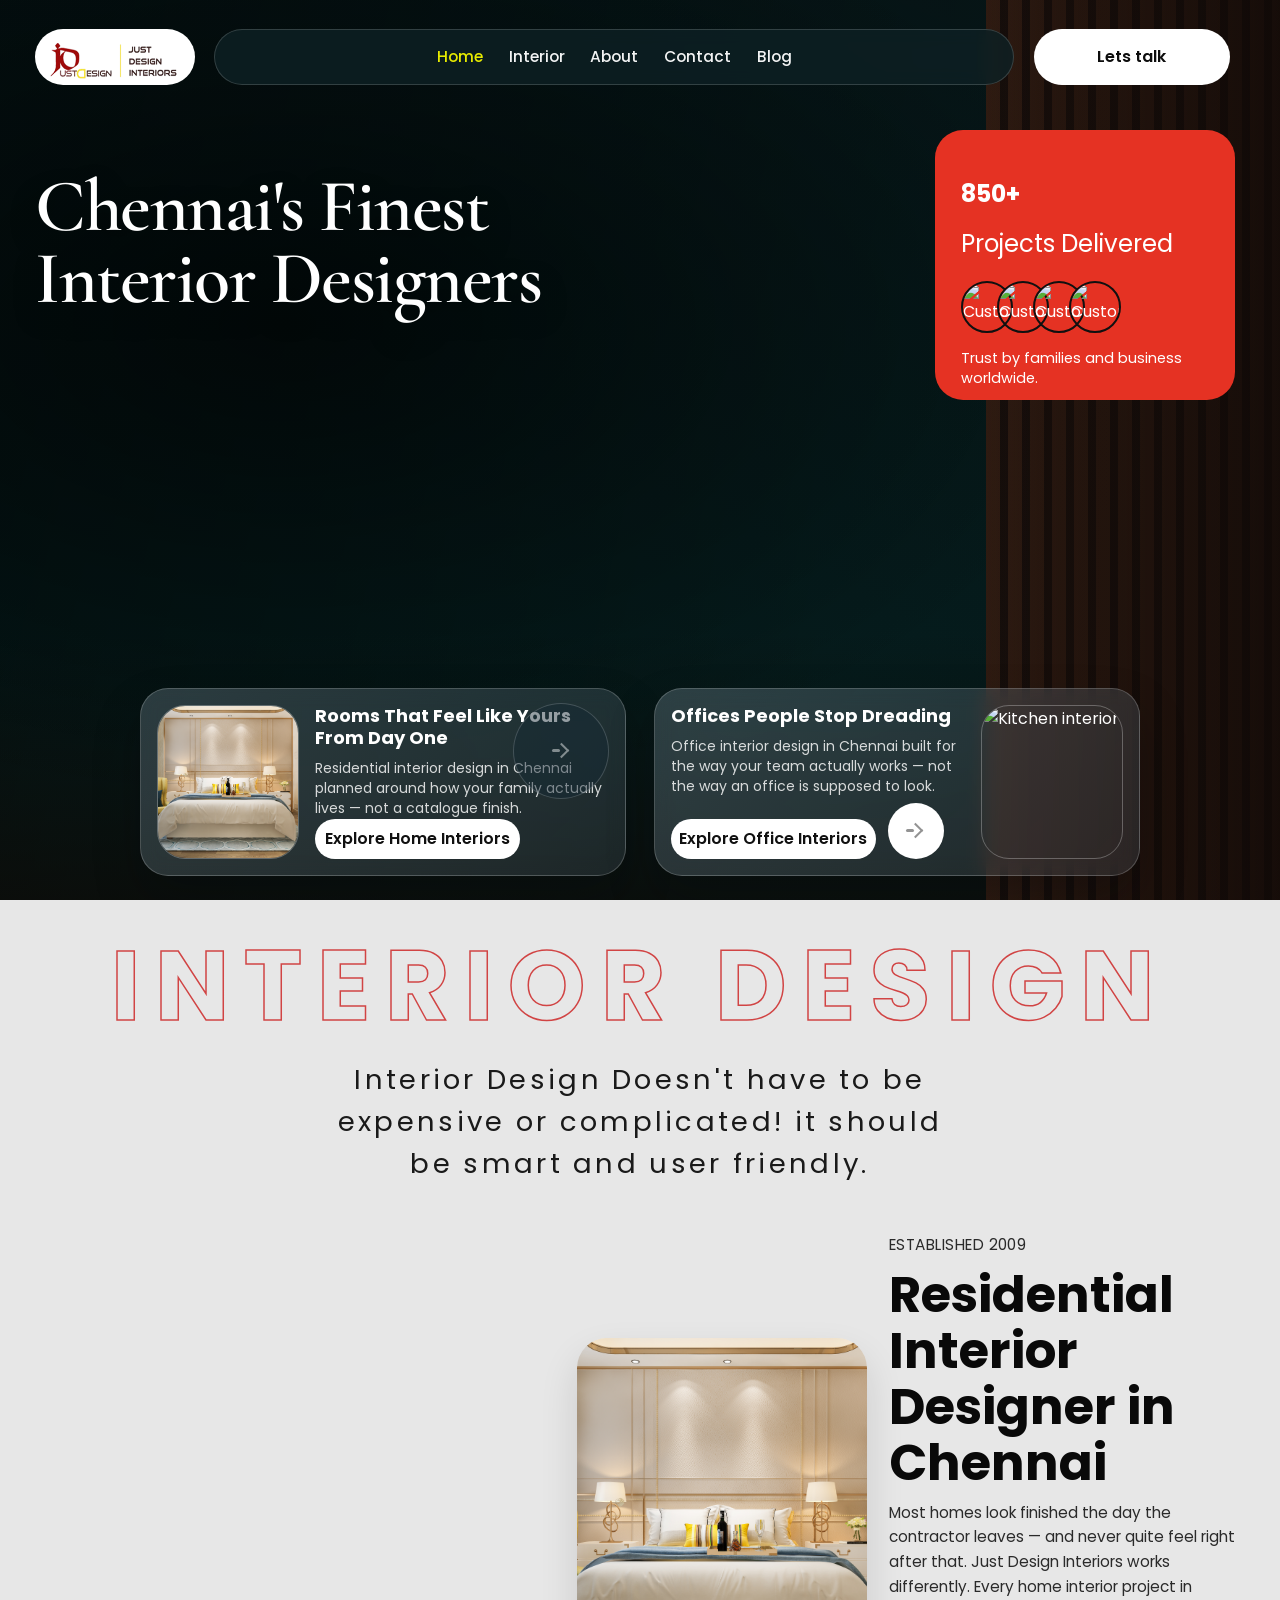
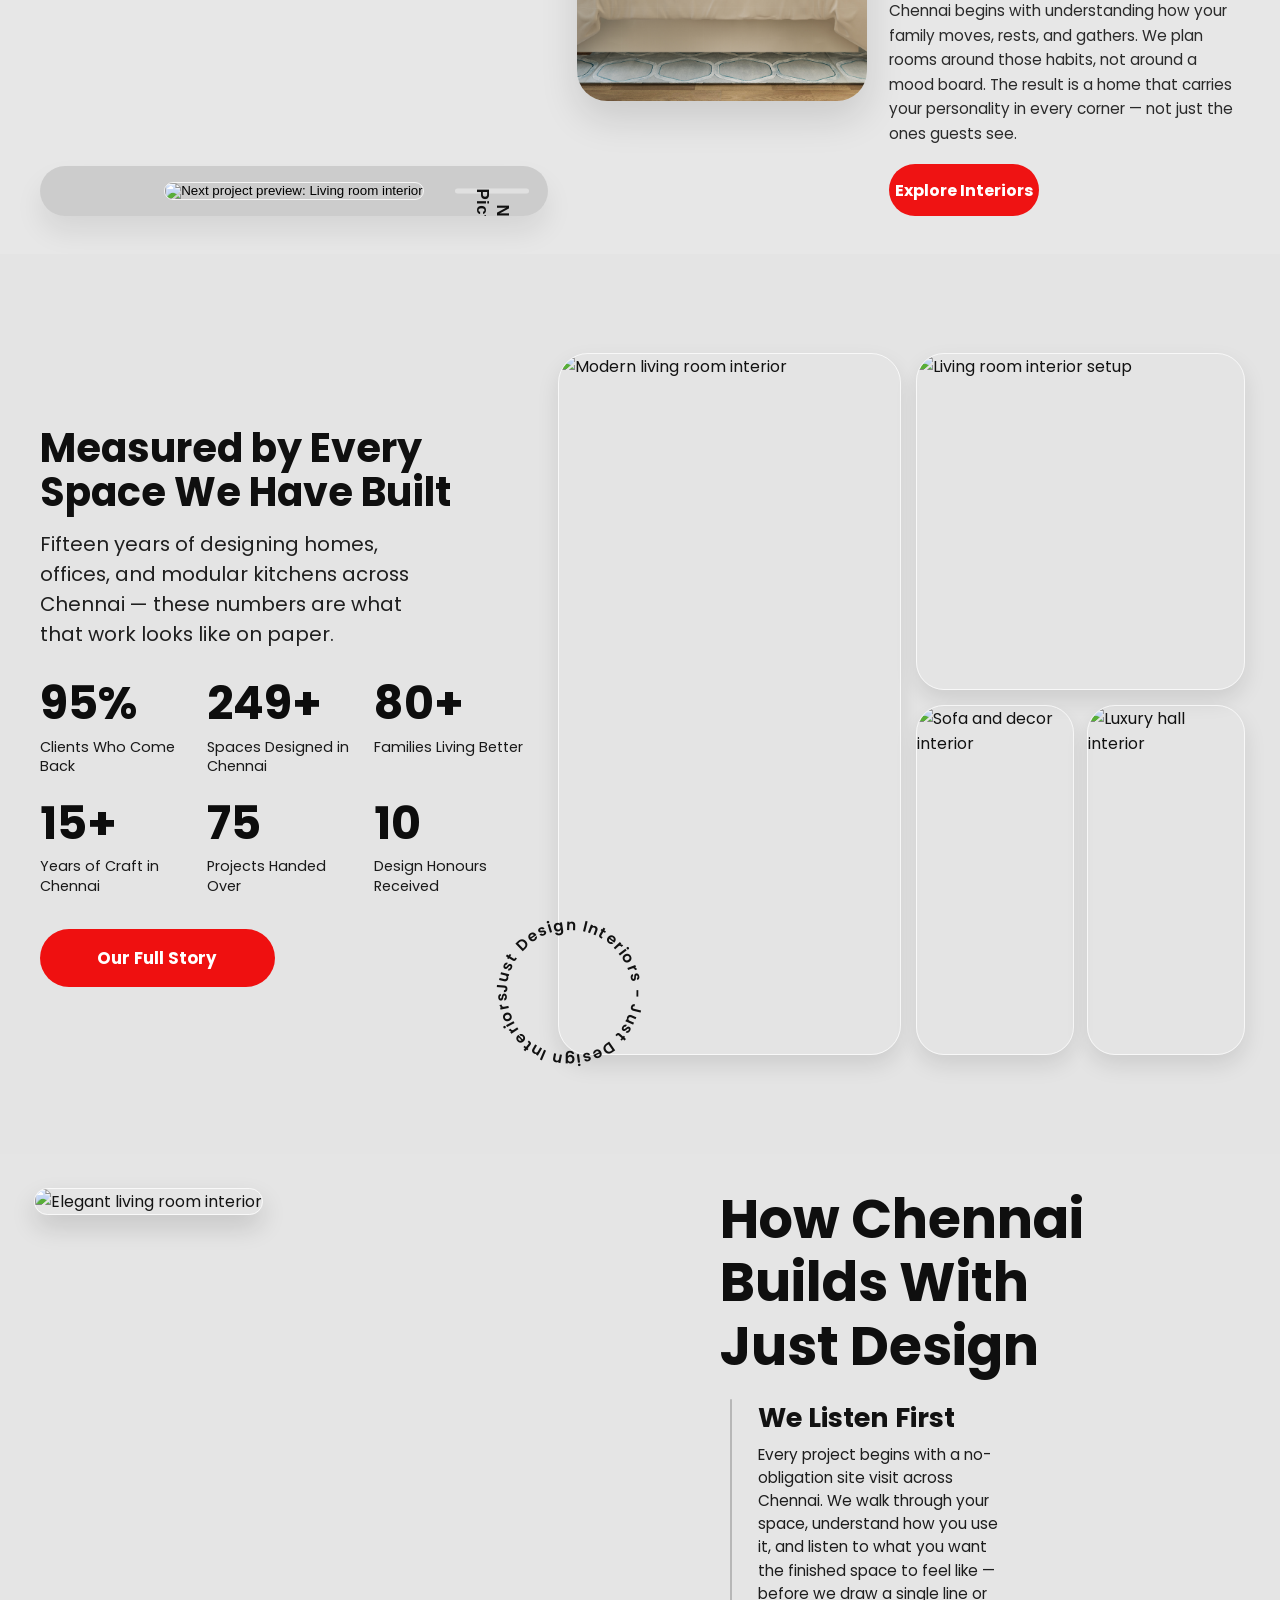
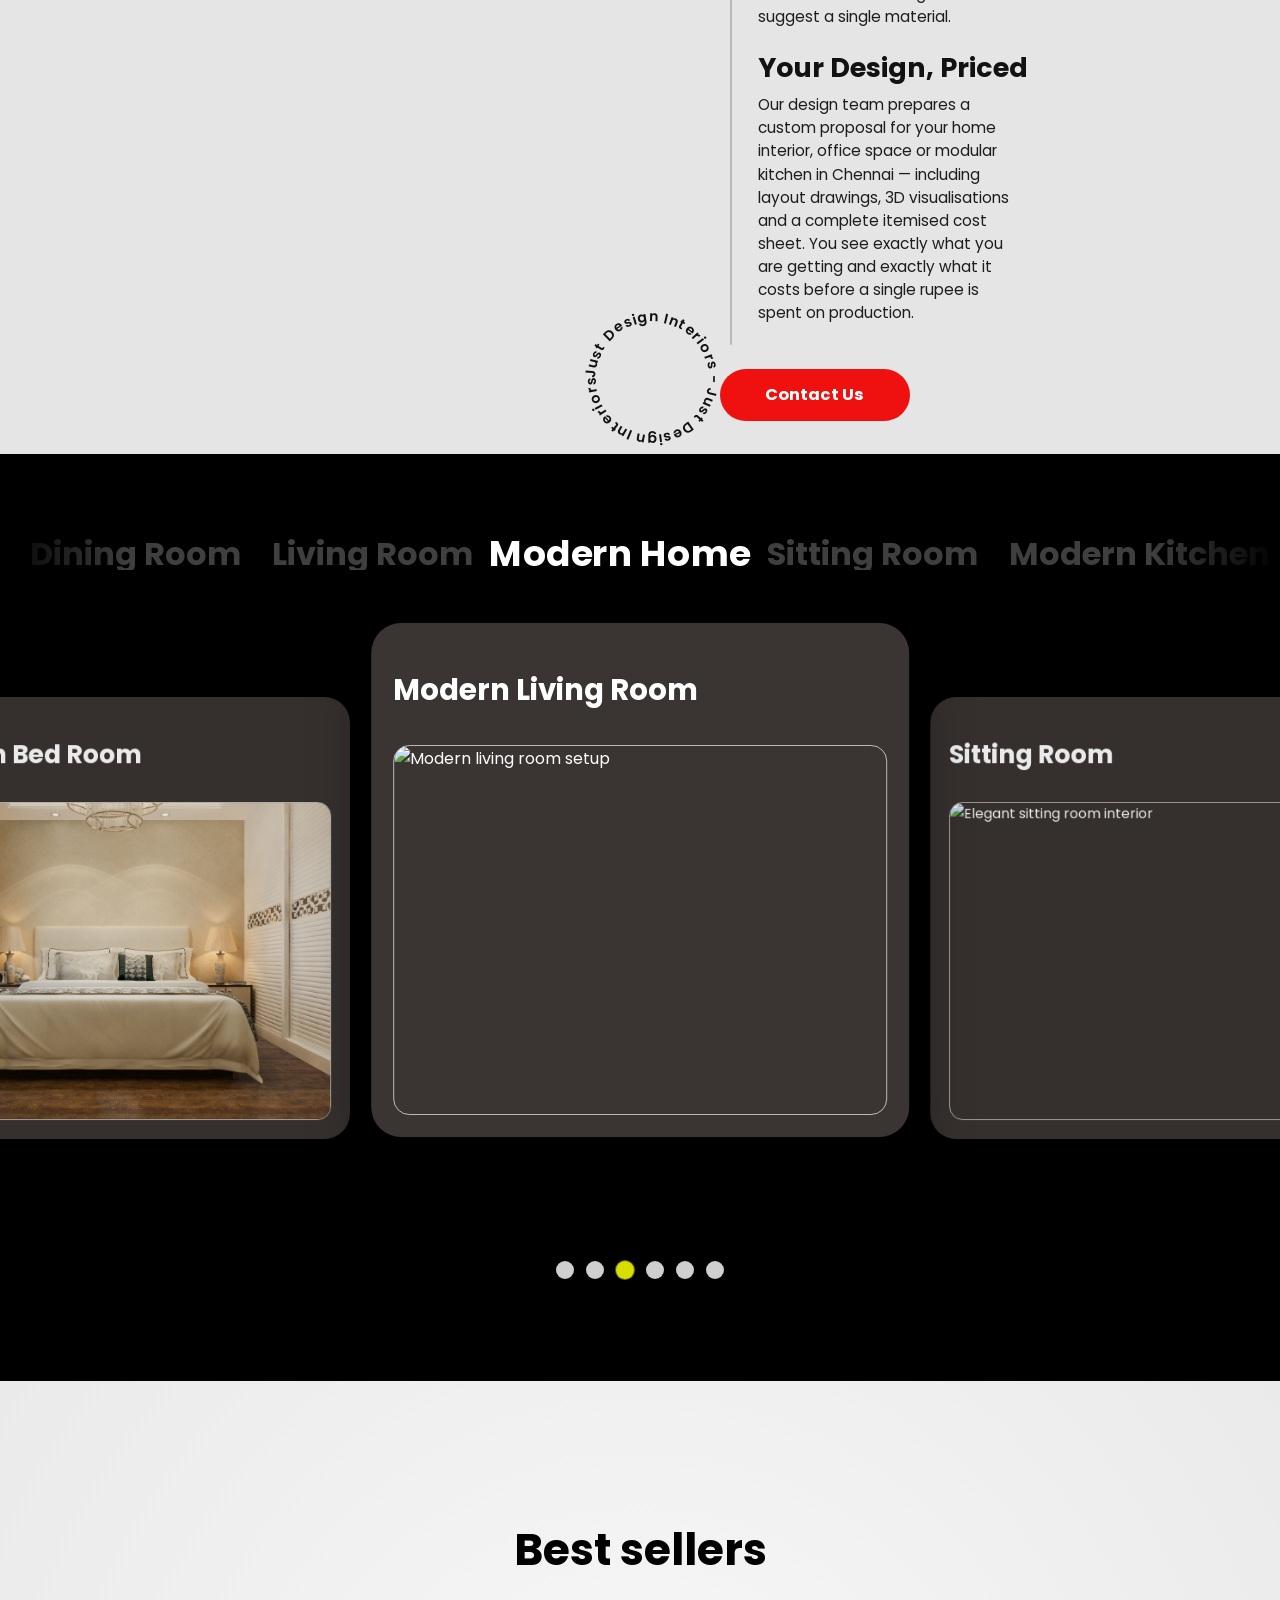
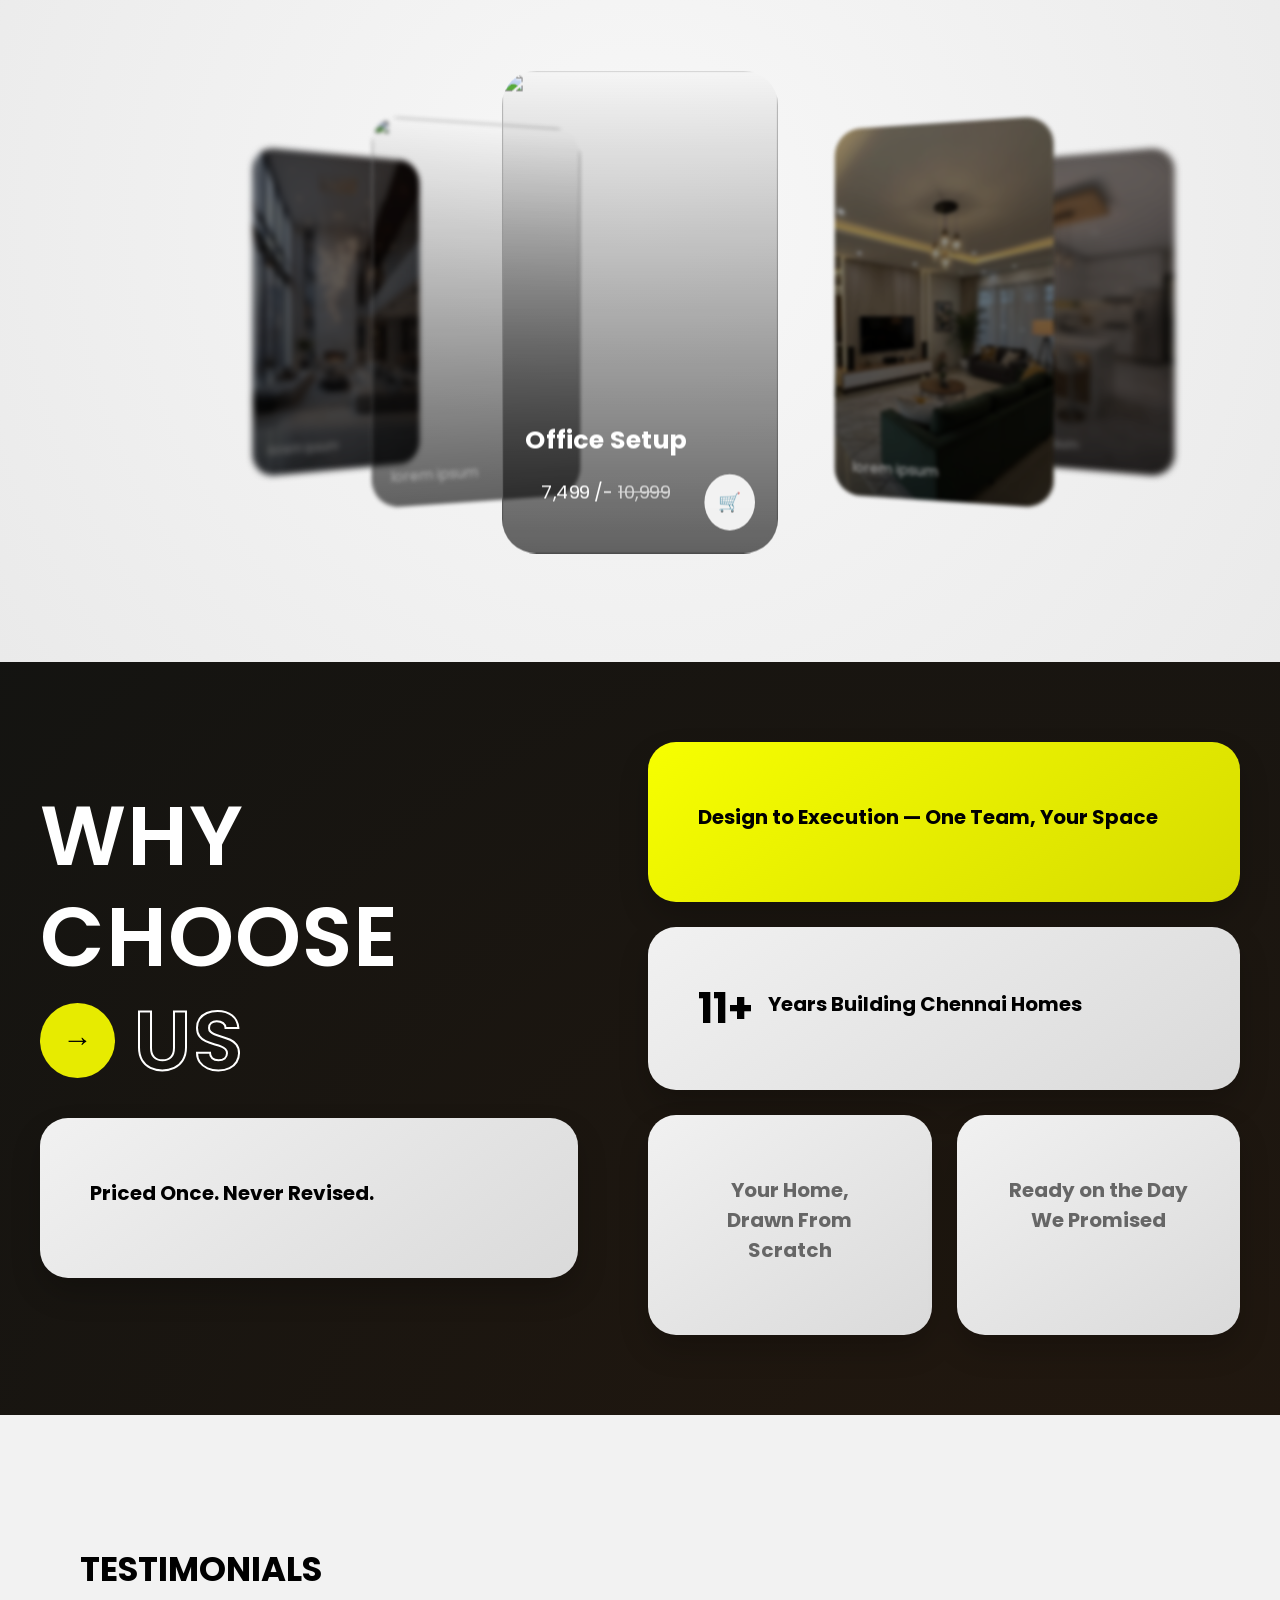
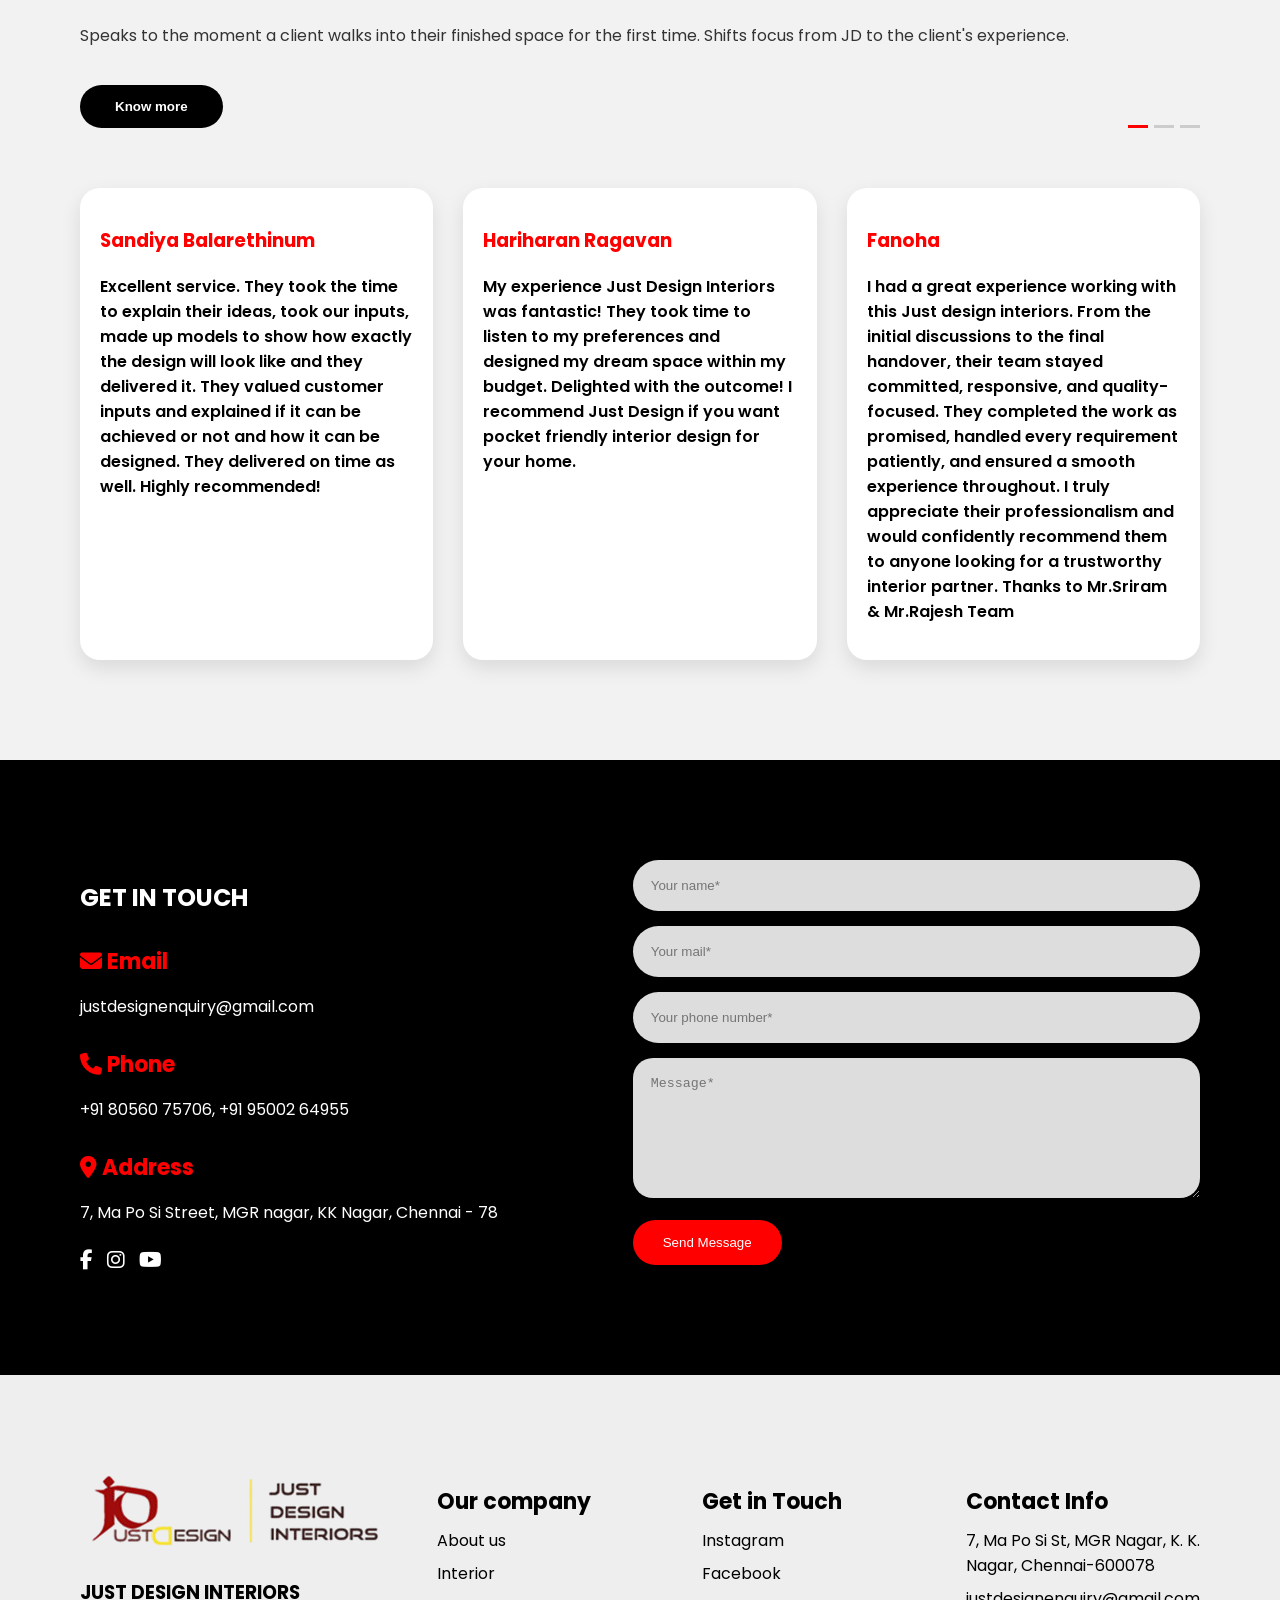
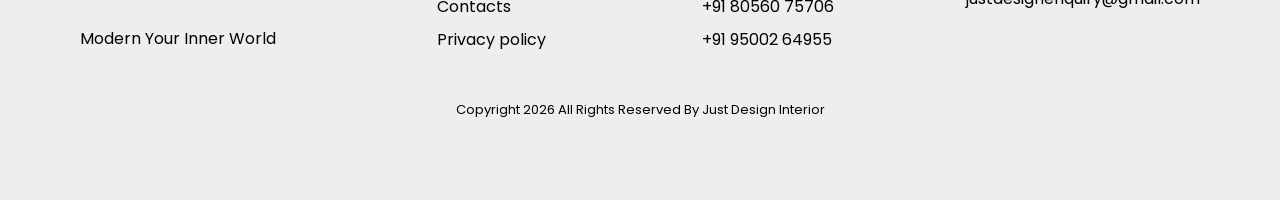
==== commit ccc1aaf8: "update" ====
--- a/index.html
+++ b/index.html
@@ -59,14 +59,12 @@
 
           </h1>
 
-          <aside class="customer-wrap right-box">
-            <div class="stack-layer yellow"></div>
-            <div class="stack-layer red"></div>
-            <div class="stack-layer orange"></div>
-
-            <div class="customer-card">
-              <h2>70K+</h2>
-              <p class="customer-label">Happy Customers</p>
+         <aside class="customer-wrap right-box">
+            
+           
+            <div class="stack-card yellow active">
+              <h2>12+ </h2>
+              <p class="customer-label">Years in Chennai</p>
 
               <div class="avatars">
                 <img
@@ -89,7 +87,97 @@
 
               <p class="customer-copy">Trust by families and business worldwide.</p>
             </div>
-          </aside>
+
+            <div class="stack-card red">
+              <h2>850+ </h2>
+              <p class="customer-label">Projects Delivered
+</p>
+
+              <div class="avatars">
+                <img
+                  src="https://images.unsplash.com/photo-1531746020798-e6953c6e8e04?auto=format&fit=crop&w=96&q=80"
+                  alt="Customer portrait"
+                />
+                <img
+                  src="https://images.unsplash.com/photo-1544723795-3fb6469f5b39?auto=format&fit=crop&w=96&q=80"
+                  alt="Customer portrait"
+                />
+                <img
+                  src="https://images.unsplash.com/photo-1549351512-c5e12b11f2dc?auto=format&fit=crop&w=96&q=80"
+                  alt="Customer portrait"
+                />
+                <img
+                  src="https://images.unsplash.com/photo-1542909168-82c3e7fdca5c?auto=format&fit=crop&w=96&q=80"
+                  alt="Customer portrait"
+                />
+              </div>
+
+              <p class="customer-copy">Trust by families and business worldwide.</p>
+            </div>
+
+
+             <div class="stack-card orange">
+              <h2> 4+
+</h2>
+              <p class="customer-label">In-House Teams
+</p>
+
+              <div class="avatars">
+                <img
+                  src="https://images.unsplash.com/photo-1531746020798-e6953c6e8e04?auto=format&fit=crop&w=96&q=80"
+                  alt="Customer portrait"
+                />
+                <img
+                  src="https://images.unsplash.com/photo-1544723795-3fb6469f5b39?auto=format&fit=crop&w=96&q=80"
+                  alt="Customer portrait"
+                />
+                <img
+                  src="https://images.unsplash.com/photo-1549351512-c5e12b11f2dc?auto=format&fit=crop&w=96&q=80"
+                  alt="Customer portrait"
+                />
+                <img
+                  src="https://images.unsplash.com/photo-1542909168-82c3e7fdca5c?auto=format&fit=crop&w=96&q=80"
+                  alt="Customer portrait"
+                />
+              </div>
+
+              <p class="customer-copy">Trust by families and business worldwide.</p>
+            </div>
+
+
+             <div class="stack-card green">
+              <h2>500+
+</h2>
+              <p class="customer-label">Happy Clients
+</p>
+
+              <div class="avatars">
+                <img
+                  src="https://images.unsplash.com/photo-1531746020798-e6953c6e8e04?auto=format&fit=crop&w=96&q=80"
+                  alt="Customer portrait"
+                />
+                <img
+                  src="https://images.unsplash.com/photo-1544723795-3fb6469f5b39?auto=format&fit=crop&w=96&q=80"
+                  alt="Customer portrait"
+                />
+                <img
+                  src="https://images.unsplash.com/photo-1549351512-c5e12b11f2dc?auto=format&fit=crop&w=96&q=80"
+                  alt="Customer portrait"
+                />
+                <img
+                  src="https://images.unsplash.com/photo-1542909168-82c3e7fdca5c?auto=format&fit=crop&w=96&q=80"
+                  alt="Customer portrait"
+                />
+              </div>
+
+              <p class="customer-copy">Trust by families and business worldwide.</p>
+            </div>
+
+            
+          </aside> 
+
+
+
         </div>
 
 
--- a/style.css
+++ b/style.css
@@ -260,9 +260,14 @@
   text-shadow: 0 12px 28px rgba(0, 0, 0, 0.42);
 }
 
+
+
+
 .customer-wrap {
   position: relative;
-  width: clamp(240px, 23vw, 280px);
+  top: -40px;
+  width: clamp(270px, 29vw, 300px);
+  height: 270px;
   margin-right: 0.6rem;
   flex-shrink: 0;
   transform: translate3d(0, 0, 0);
@@ -271,14 +276,15 @@
 
 .stack-layer {
   position: absolute;
-  left: 14px;
+  left: 19px;
+ 
   width: calc(100% - 14px);
   height: 72px;
   border-radius: 26px 26px 0 0;
 }
 
 .stack-layer.yellow {
-  top: -36px;
+  top: -31px;
   background: var(--yellow);
   z-index: 1;
 }
@@ -292,6 +298,12 @@
 .stack-layer.orange {
   top: -26px;
   background: var(--orange);
+  z-index: 2;
+}
+
+.stack-layer.green {
+  top: -16px;
+  background: var(--green);
   z-index: 2;
 }
 
@@ -338,7 +350,58 @@
   margin: 0.9rem 0 0;
   font-size: clamp(0.9rem, 0.96vw, 0.99rem);
   line-height: 1.4;
-}
+} 
+
+
+
+
+.card-stack {
+  position: relative;
+  width: 100%;
+  height: 100%; /* 🔥 IMPORTANT */
+}
+
+
+/* stack cards */
+.stack-card {
+  position: absolute;
+  inset: 0; /* 🔥 instead of top/left/width */
+
+  border-radius: 28px;
+  padding: 1.6rem;
+
+  opacity: 0;
+  transform: translateY(20px) scale(0.95);
+  transition: all 0.6s ease;
+}
+
+/* active */
+.stack-card.active {
+  opacity: 1;
+  transform: translateY(0) scale(1);
+  z-index: 5;
+}
+/* colors (same as your layers) */
+.stack-card.yellow {
+  background: var(--yellow);
+}
+
+.stack-card.red {
+  background: var(--red);
+}
+
+.stack-card.orange {
+  background: var(--orange);
+}
+
+.stack-card.green {
+  background: var(--green);
+}
+
+
+
+
+
 
 .bottom-panels {
   position: relative;
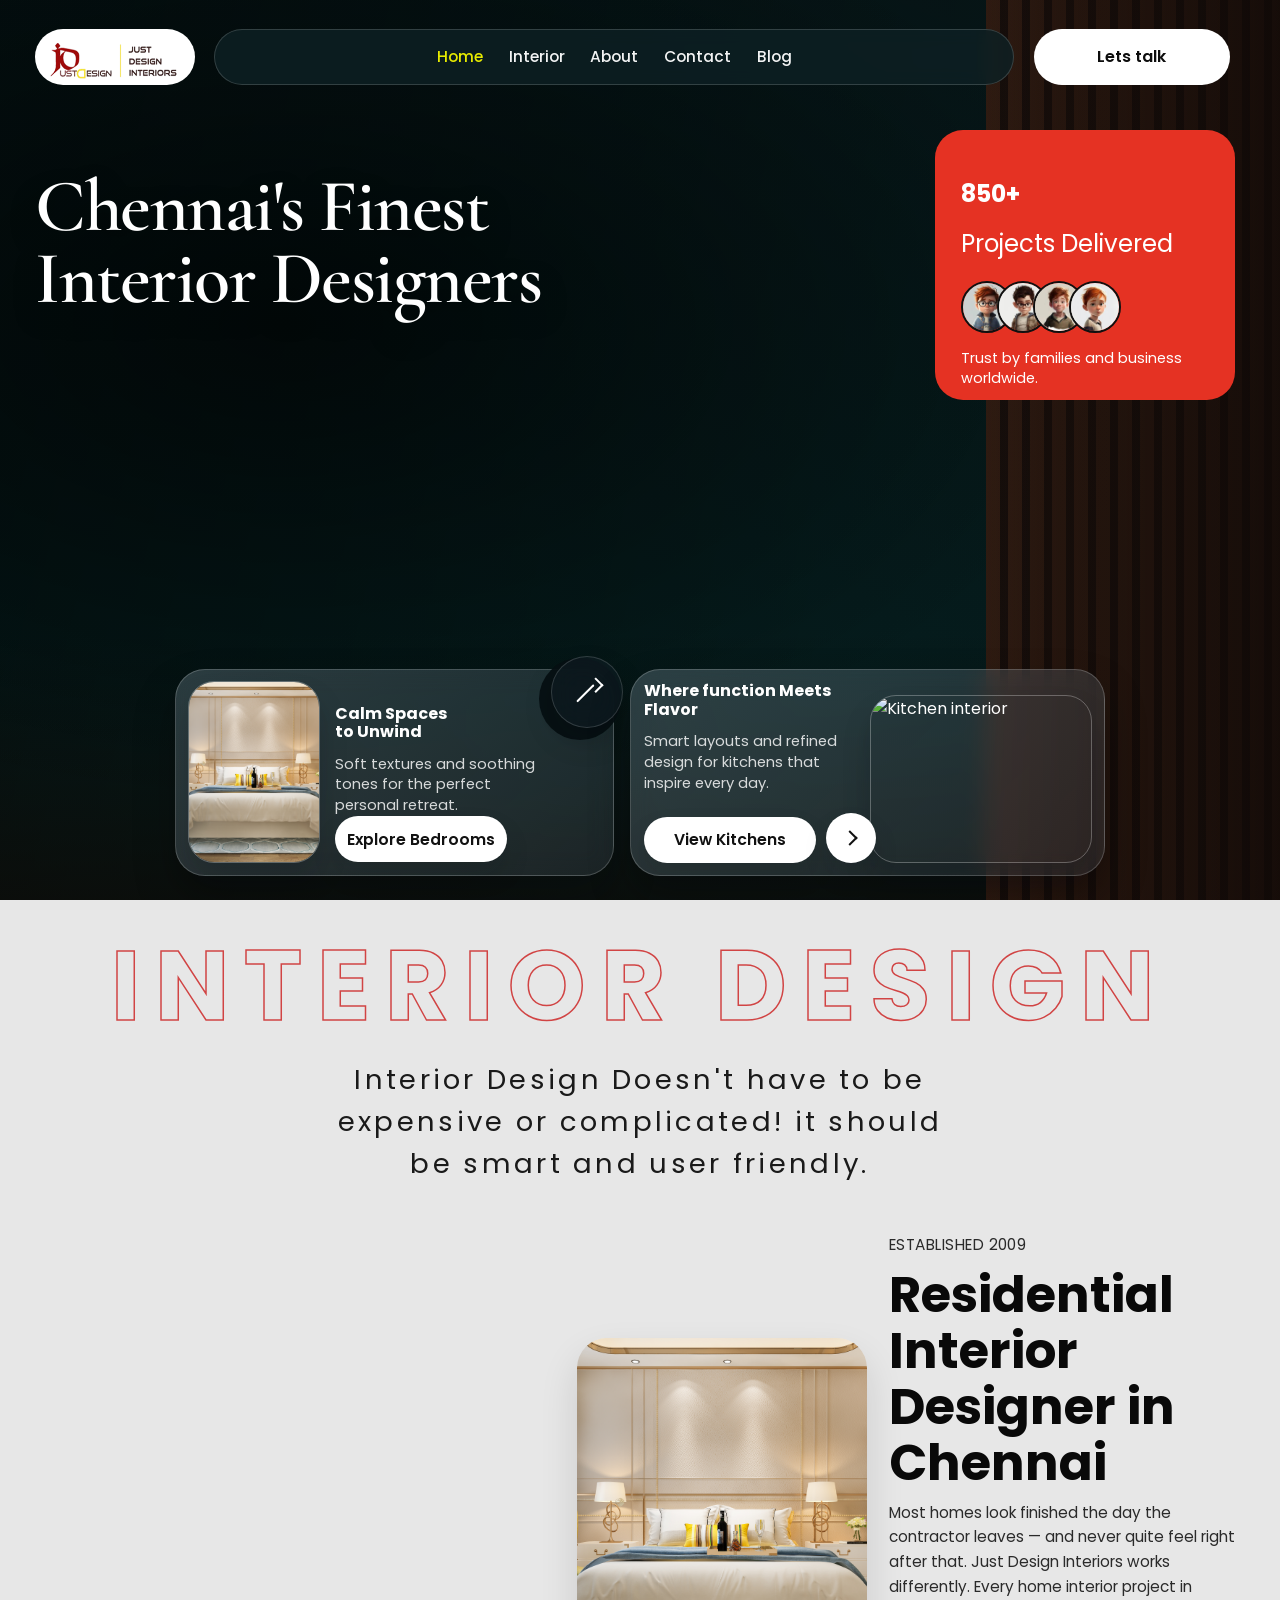
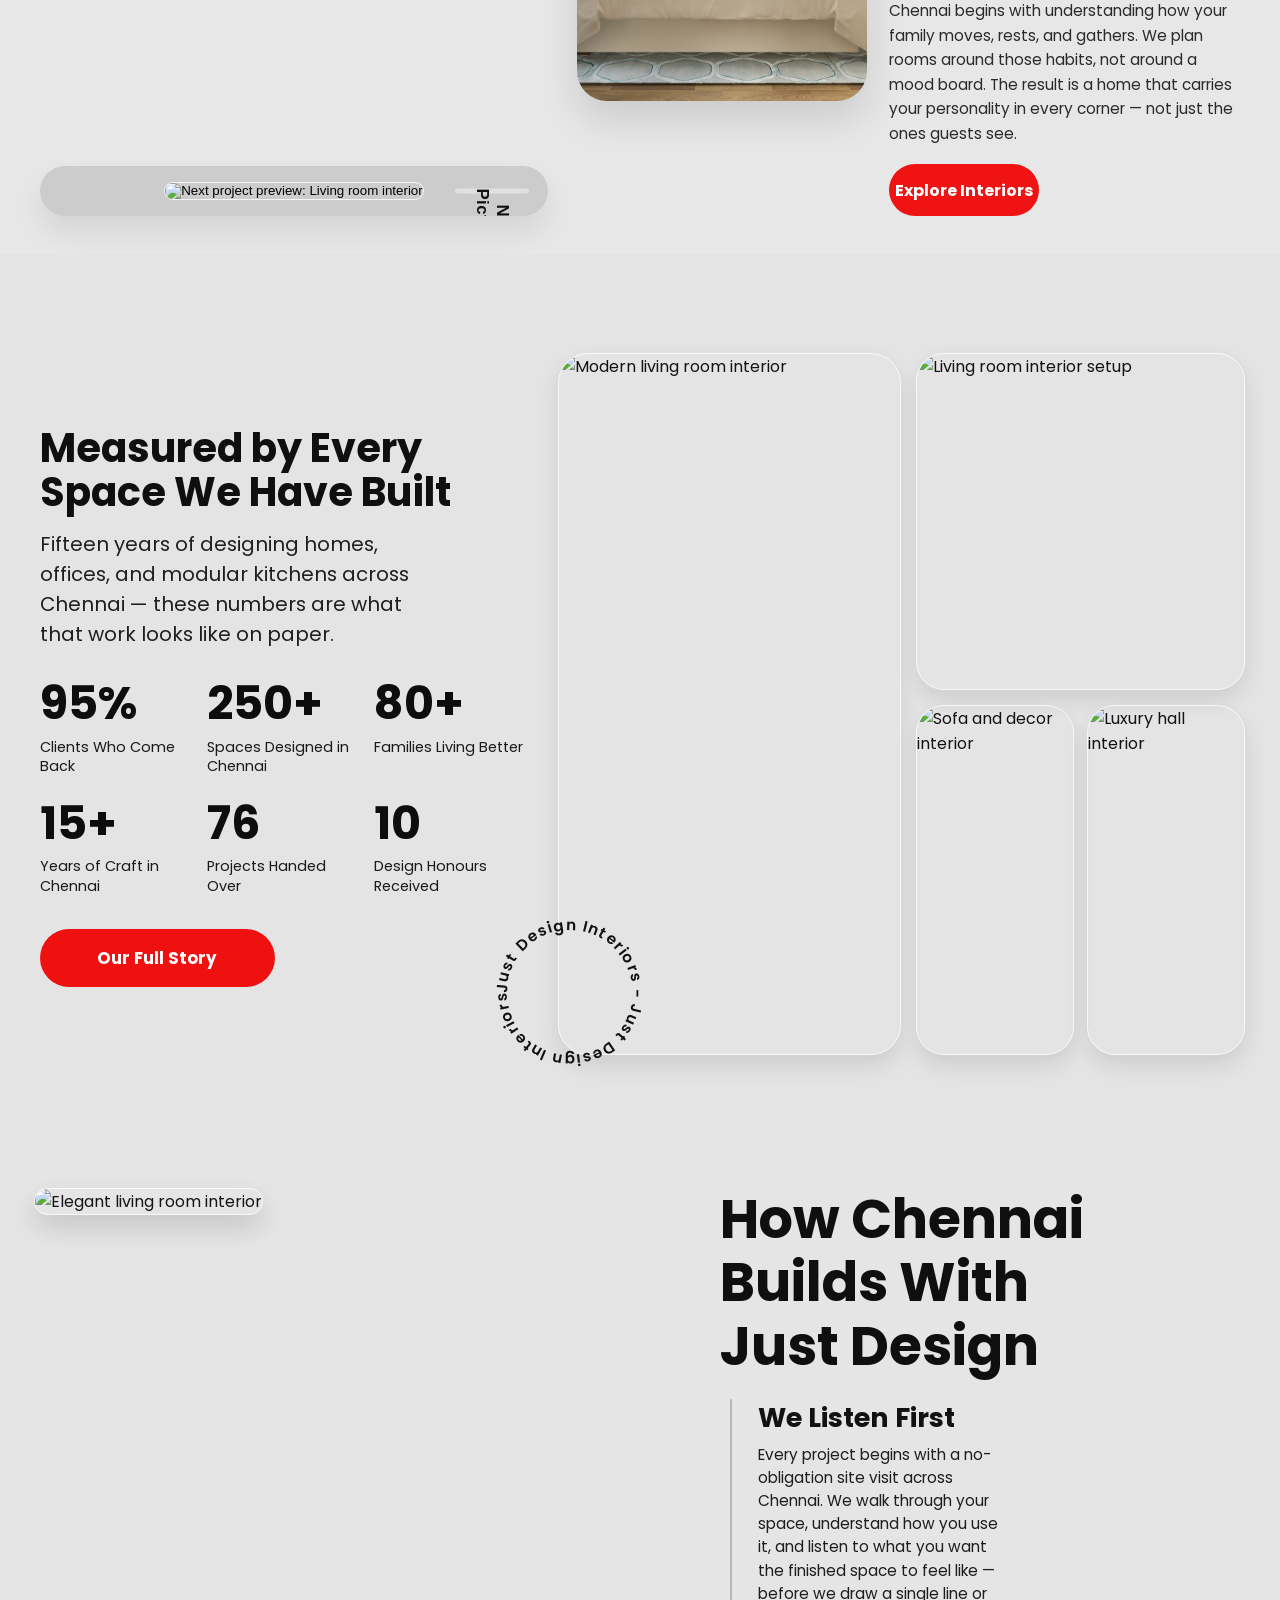
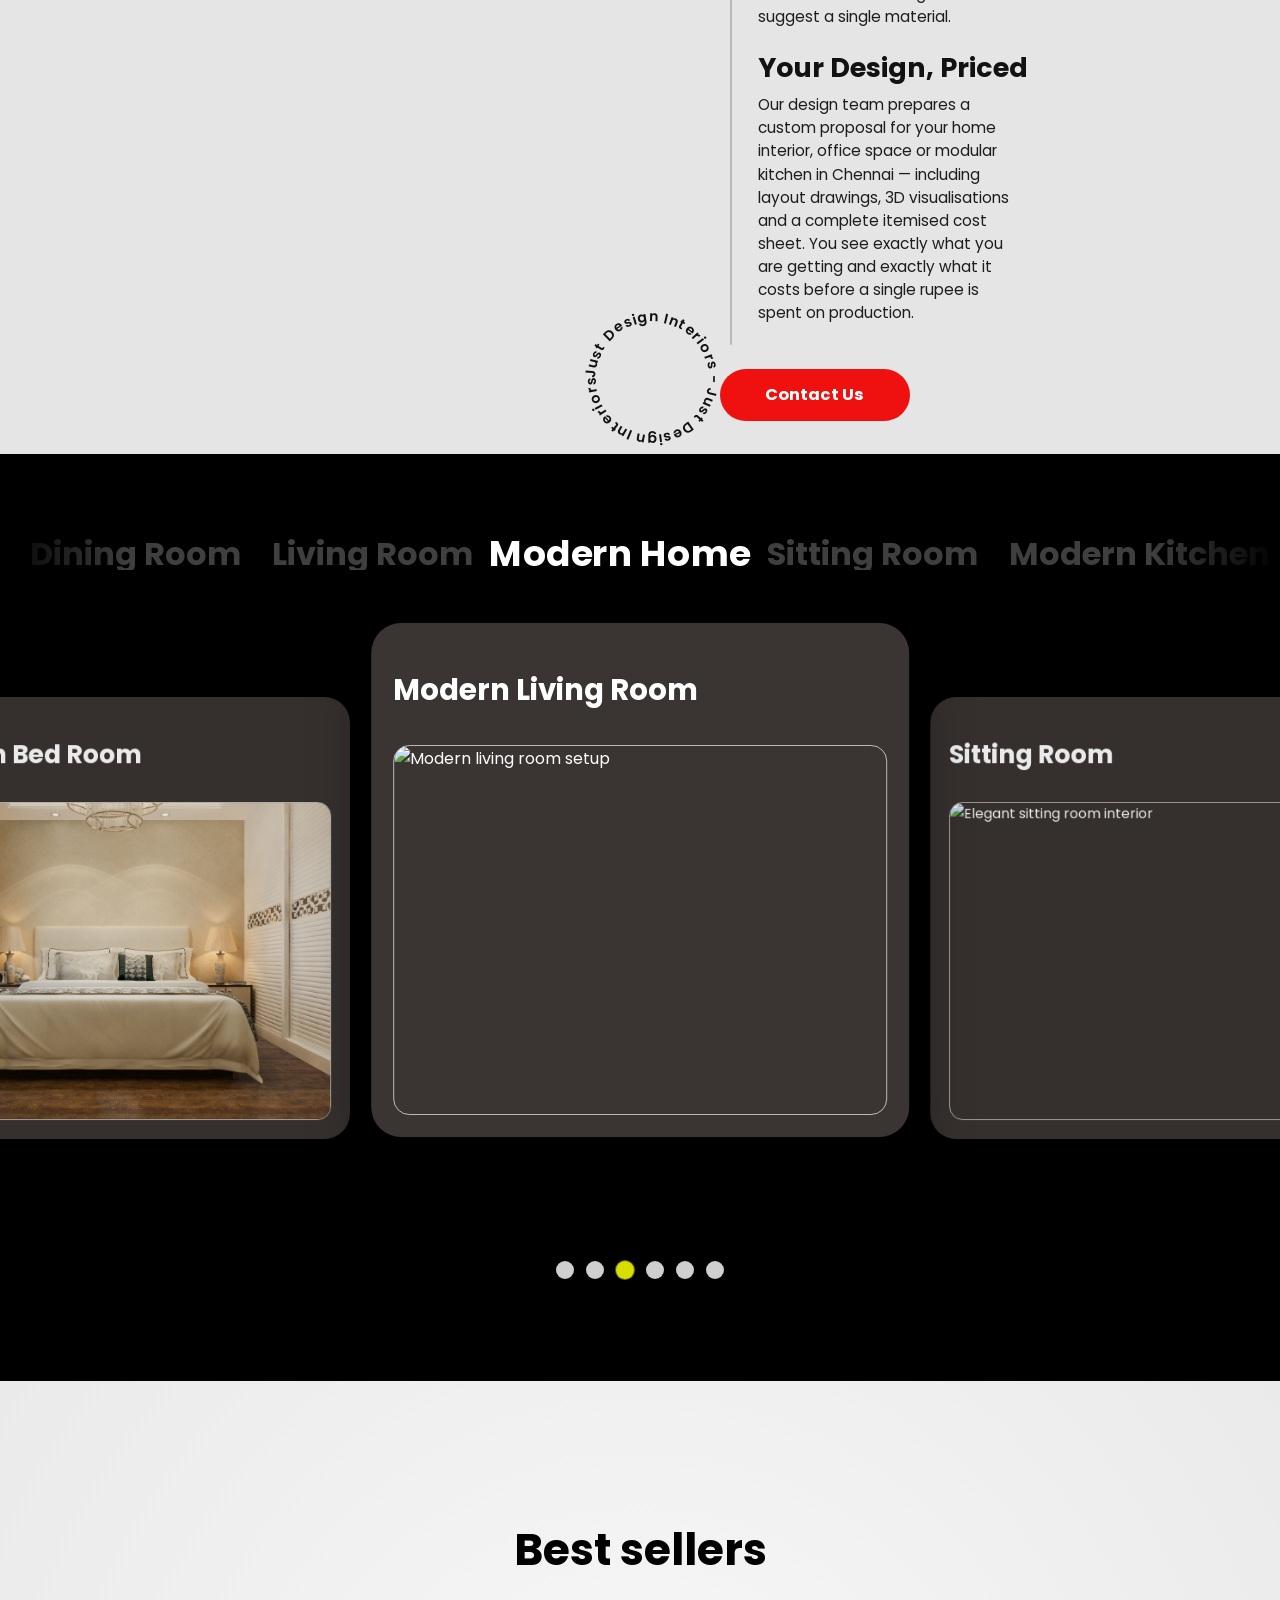
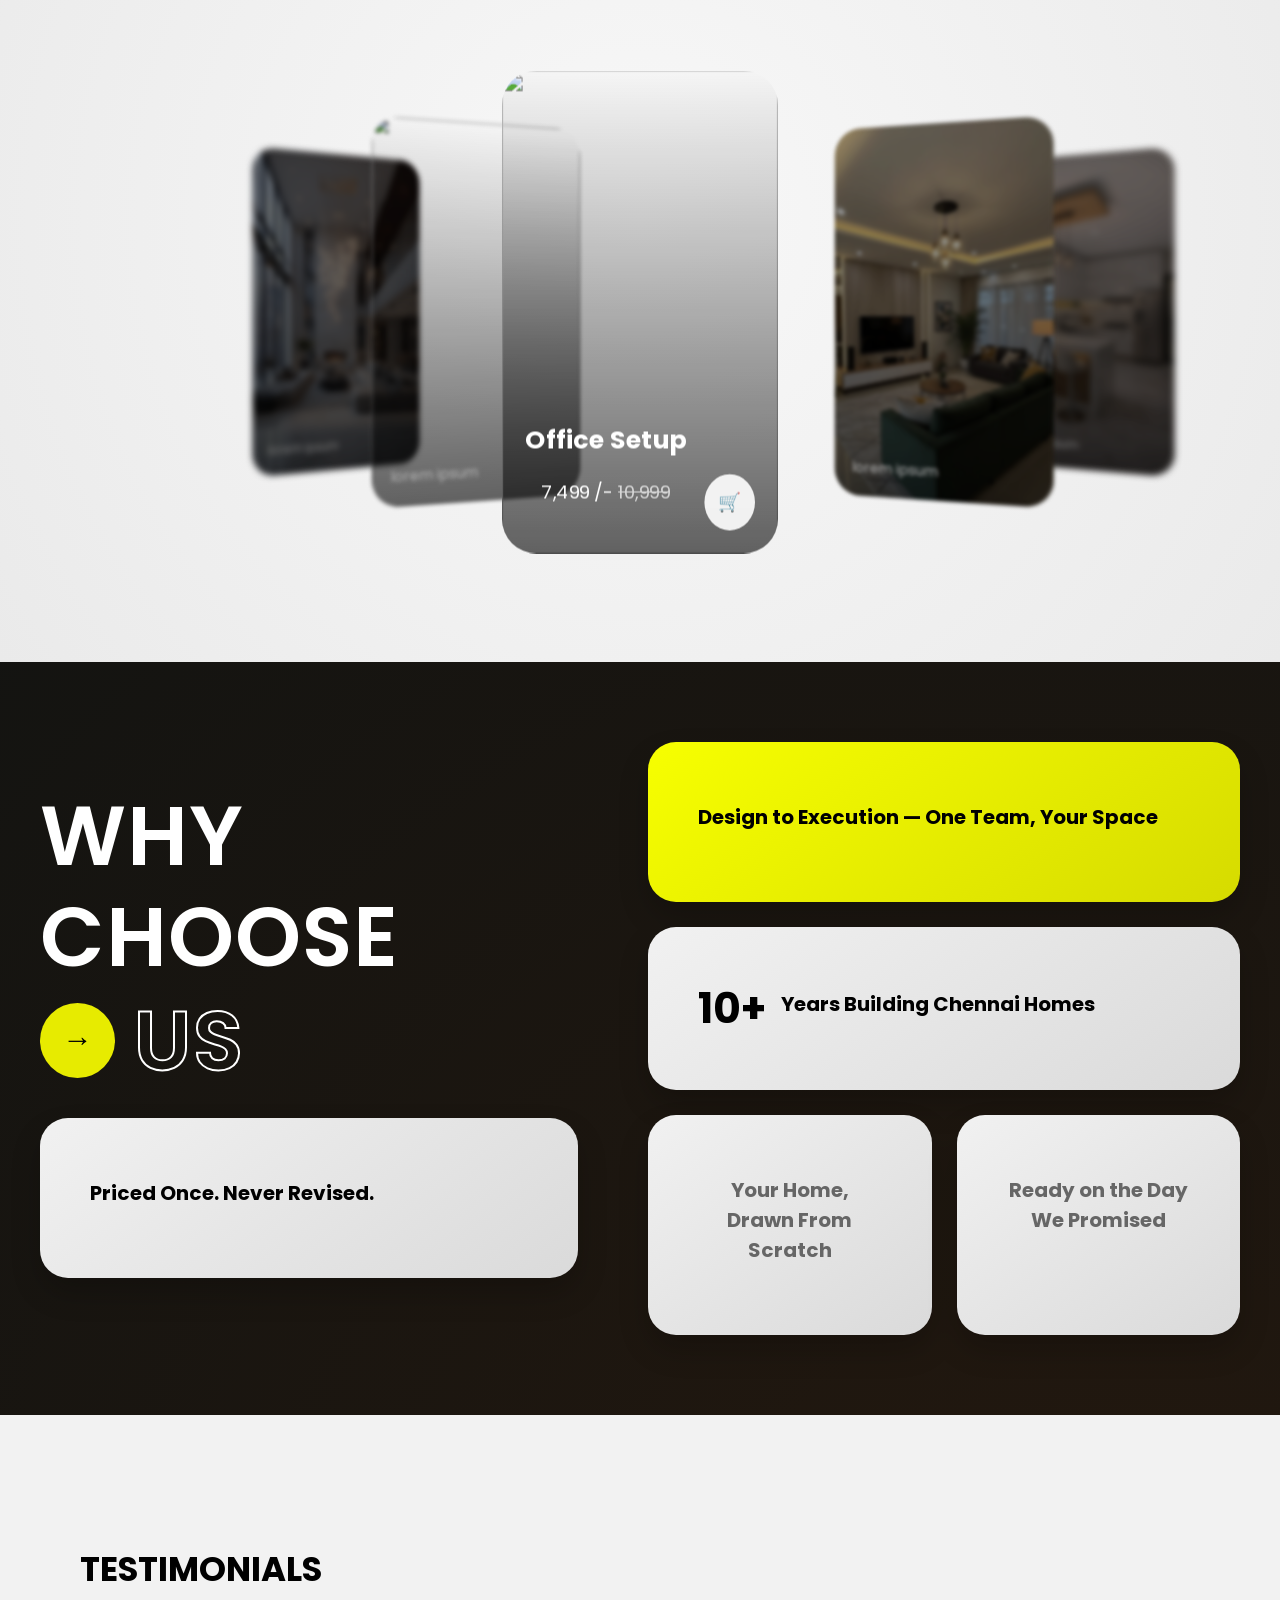
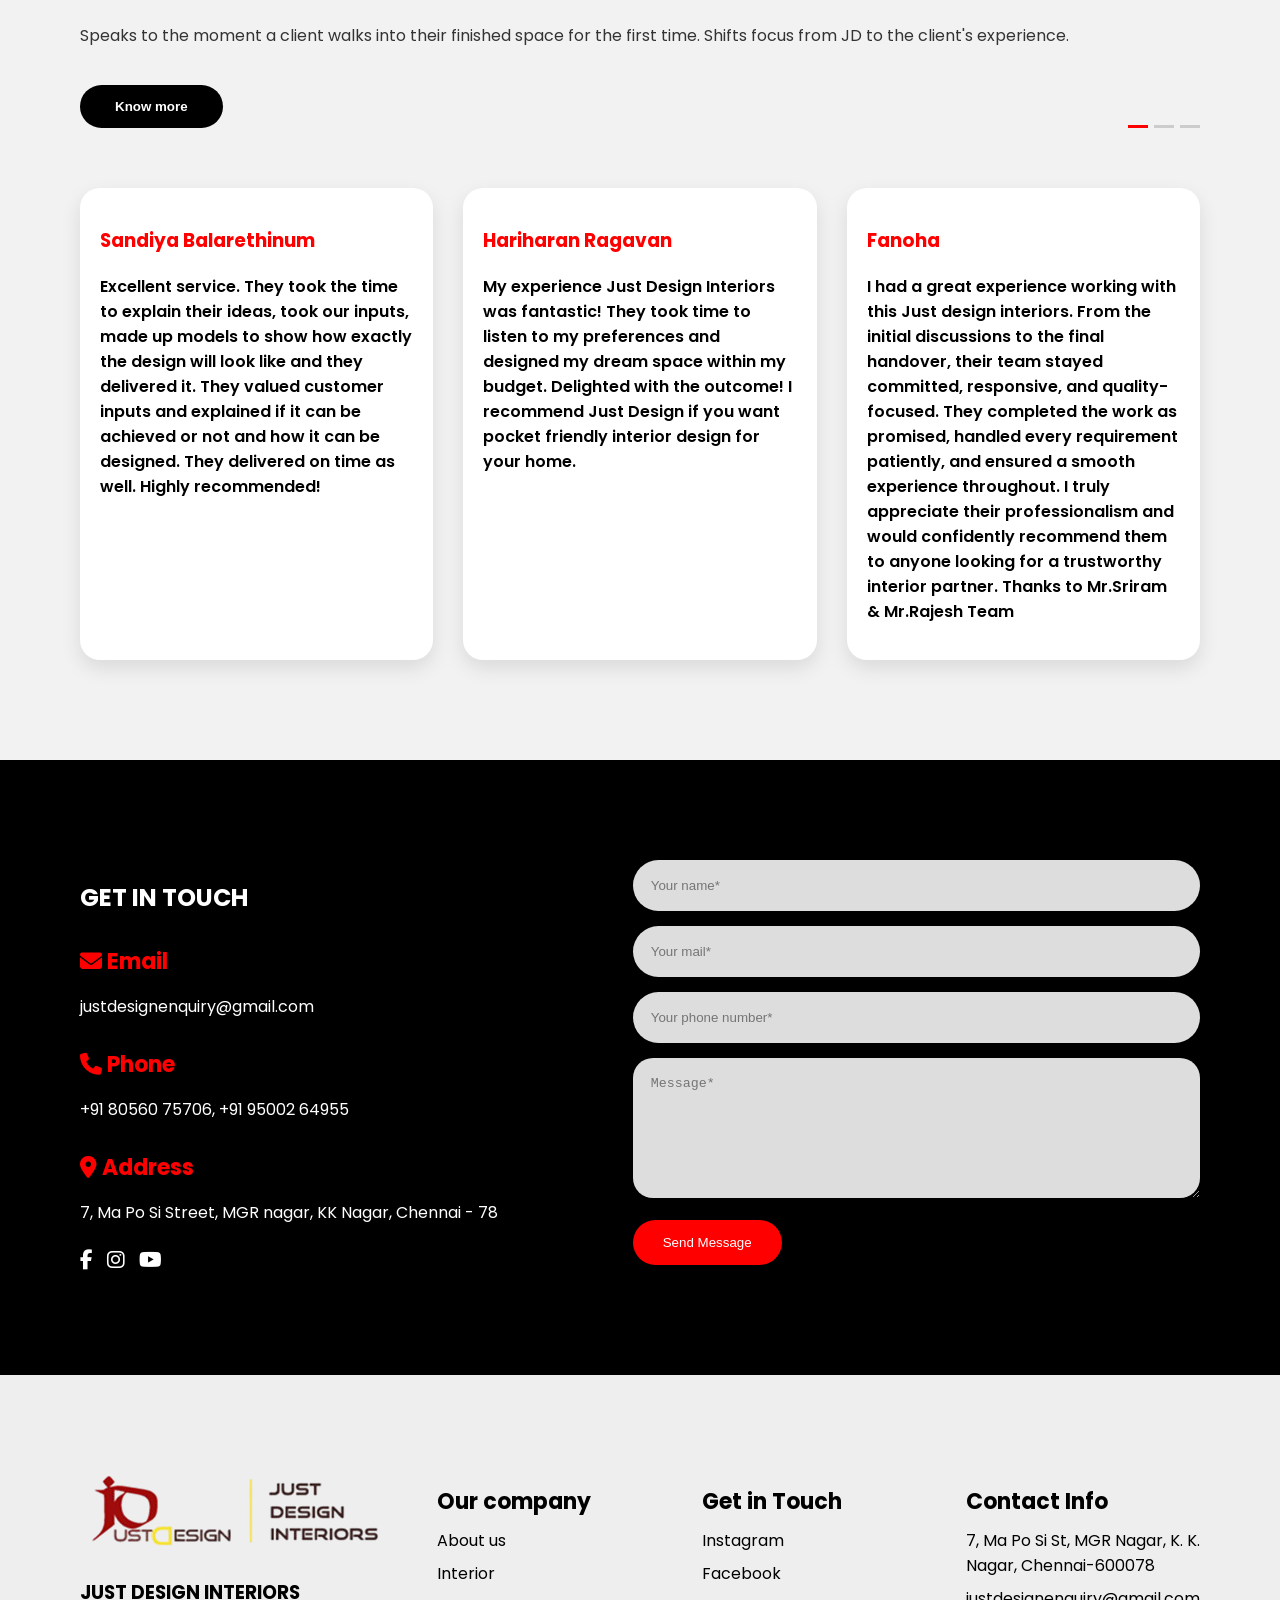
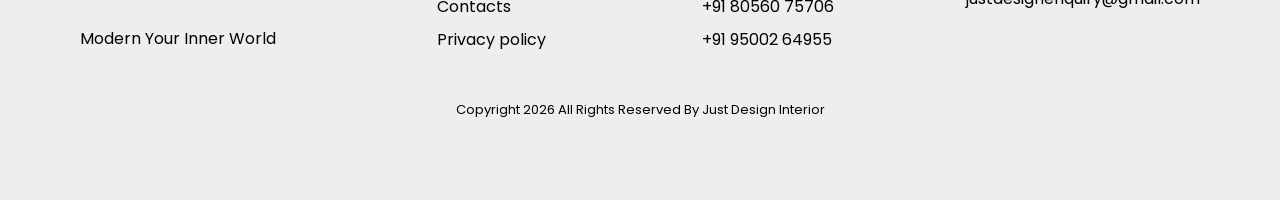
==== commit f97f2d9a: "update" ====
--- a/index.html
+++ b/index.html
@@ -9,8 +9,7 @@
     <link rel="stylesheet" href="https://cdnjs.cloudflare.com/ajax/libs/font-awesome/6.5.1/css/all.min.css">
     <link
       href="https://fonts.googleapis.com/css2?family=Cormorant+Garamond:wght@500;600;700&family=Poppins:wght@400;500;600;700&display=swap"
-      rel="stylesheet"
-    />
+      rel="stylesheet" />
     <link rel="stylesheet" href="style.css" />
   </head>
   <body>
@@ -61,26 +60,25 @@
 
          <aside class="customer-wrap right-box">
             
-           
             <div class="stack-card yellow active">
               <h2>12+ </h2>
               <p class="customer-label">Years in Chennai</p>
 
-              <div class="avatars">
-                <img
-                  src="https://images.unsplash.com/photo-1531746020798-e6953c6e8e04?auto=format&fit=crop&w=96&q=80"
-                  alt="Customer portrait"
-                />
-                <img
-                  src="https://images.unsplash.com/photo-1544723795-3fb6469f5b39?auto=format&fit=crop&w=96&q=80"
-                  alt="Customer portrait"
-                />
-                <img
-                  src="https://images.unsplash.com/photo-1549351512-c5e12b11f2dc?auto=format&fit=crop&w=96&q=80"
-                  alt="Customer portrait"
-                />
-                <img
-                  src="https://images.unsplash.com/photo-1542909168-82c3e7fdca5c?auto=format&fit=crop&w=96&q=80"
+               <div class="avatars">
+                <img
+                  src="./img/A1.jpg"
+                  alt="Customer portrait"
+                />
+                <img
+                  src="./img/A2.jpg"
+                  alt="Customer portrait"
+                />
+                <img
+                  src="./img/A3.jpg"
+                  alt="Customer portrait"
+                />
+                <img
+                  src="./img/A4.jpg"
                   alt="Customer portrait"
                 />
               </div>
@@ -90,24 +88,23 @@
 
             <div class="stack-card red">
               <h2>850+ </h2>
-              <p class="customer-label">Projects Delivered
-</p>
-
-              <div class="avatars">
-                <img
-                  src="https://images.unsplash.com/photo-1531746020798-e6953c6e8e04?auto=format&fit=crop&w=96&q=80"
-                  alt="Customer portrait"
-                />
-                <img
-                  src="https://images.unsplash.com/photo-1544723795-3fb6469f5b39?auto=format&fit=crop&w=96&q=80"
-                  alt="Customer portrait"
-                />
-                <img
-                  src="https://images.unsplash.com/photo-1549351512-c5e12b11f2dc?auto=format&fit=crop&w=96&q=80"
-                  alt="Customer portrait"
-                />
-                <img
-                  src="https://images.unsplash.com/photo-1542909168-82c3e7fdca5c?auto=format&fit=crop&w=96&q=80"
+              <p class="customer-label">Projects Delivered </p>
+
+             <div class="avatars">
+                <img
+                  src="./img/A1.jpg"
+                  alt="Customer portrait"
+                />
+                <img
+                  src="./img/A2.jpg"
+                  alt="Customer portrait"
+                />
+                <img
+                  src="./img/A3.jpg"
+                  alt="Customer portrait"
+                />
+                <img
+                  src="./img/A4.jpg"
                   alt="Customer portrait"
                 />
               </div>
@@ -124,19 +121,19 @@
 
               <div class="avatars">
                 <img
-                  src="https://images.unsplash.com/photo-1531746020798-e6953c6e8e04?auto=format&fit=crop&w=96&q=80"
-                  alt="Customer portrait"
-                />
-                <img
-                  src="https://images.unsplash.com/photo-1544723795-3fb6469f5b39?auto=format&fit=crop&w=96&q=80"
-                  alt="Customer portrait"
-                />
-                <img
-                  src="https://images.unsplash.com/photo-1549351512-c5e12b11f2dc?auto=format&fit=crop&w=96&q=80"
-                  alt="Customer portrait"
-                />
-                <img
-                  src="https://images.unsplash.com/photo-1542909168-82c3e7fdca5c?auto=format&fit=crop&w=96&q=80"
+                  src="./img/A1.jpg"
+                  alt="Customer portrait"
+                />
+                <img
+                  src="./img/A2.jpg"
+                  alt="Customer portrait"
+                />
+                <img
+                  src="./img/A3.jpg"
+                  alt="Customer portrait"
+                />
+                <img
+                  src="./img/A4.jpg"
                   alt="Customer portrait"
                 />
               </div>
@@ -145,27 +142,27 @@
             </div>
 
 
-             <div class="stack-card green">
+             <div class="stack-card white">
               <h2>500+
 </h2>
               <p class="customer-label">Happy Clients
 </p>
 
-              <div class="avatars">
-                <img
-                  src="https://images.unsplash.com/photo-1531746020798-e6953c6e8e04?auto=format&fit=crop&w=96&q=80"
-                  alt="Customer portrait"
-                />
-                <img
-                  src="https://images.unsplash.com/photo-1544723795-3fb6469f5b39?auto=format&fit=crop&w=96&q=80"
-                  alt="Customer portrait"
-                />
-                <img
-                  src="https://images.unsplash.com/photo-1549351512-c5e12b11f2dc?auto=format&fit=crop&w=96&q=80"
-                  alt="Customer portrait"
-                />
-                <img
-                  src="https://images.unsplash.com/photo-1542909168-82c3e7fdca5c?auto=format&fit=crop&w=96&q=80"
+               <div class="avatars">
+                <img
+                  src="./img/A1.jpg"
+                  alt="Customer portrait"
+                />
+                <img
+                  src="./img/A2.jpg"
+                  alt="Customer portrait"
+                />
+                <img
+                  src="./img/A3.jpg"
+                  alt="Customer portrait"
+                />
+                <img
+                  src="./img/A4.jpg"
                   alt="Customer portrait"
                 />
               </div>
@@ -181,37 +178,39 @@
         </div>
 
 
-        <div class="bottom-panels">
-          <article class="glass-card">
+        <div class="bottom-panels old-bottom-panels">
+          <article class="glass-card left-panel">
             <img
               class="panel-image"
               src="./img/1.jpg"
               alt="Bedroom interior"
             />
             <div class="panel-content">
-              <button class="round-icon arrow-btn arrow-light" type="button" aria-label="Open bedroom details">
-                <span class="arrow-line"></span>
-                <span class="arrow-tip"></span>
-              </button>
-              <h3>Rooms That Feel Like Yours From Day One</h3>
+              <div class="panel-copy">
+              <h3>Calm Spaces to Unwind</h3>
               <p>
-                Residential interior design in Chennai planned around how your family actually lives — not a catalogue finish.
-
-              </p>
-              <a class="pill-btn" href="#"> Explore Home Interiors</a>
-            </div>
+                Residential interior design in Chennai planned around how your family actually lives — not a catalogue finish.</p>
+              </div>
+              <a class="pill-btn" href="#">Explore Bedrooms</a>
+            </div>
+            <button class="round-icon arrow-btn arrow-light arrow-diagonal" type="button" aria-label="Open bedroom details">
+              <span class="arrow-line"></span>
+              <span class="arrow-tip"></span>
+            </button>
           </article>
 
           <article class="glass-card right-panel">
             <div class="panel-content">
-              <h3>Offices People Stop Dreading</h3>
+              <div class="panel-copy">
+              <h3>Where function Meets Flavor</h3>
               <p>
                 Office interior design in Chennai built for the way your team actually works — not the way an office is supposed to look.
 
               </p>
+              </div>
               <div class="action-line">
-                <a class="pill-btn" href="#">Explore Office Interiors</a>
-                <button class="mini-icon arrow-btn arrow-dark" type="button" aria-label="Open kitchens">
+                <a class="pill-btn" href="#">View Kitchens</a>
+                <button class="mini-icon arrow-btn arrow-dark arrow-chevron" type="button" aria-label="Open kitchens">
                   <span class="arrow-line"></span>
                   <span class="arrow-tip"></span>
                 </button>
@@ -220,6 +219,50 @@
 
             <img
               class="panel-image"
+              src="./img/8.jpg"
+              alt="Kitchen interior"
+            />
+          </article>
+        </div>
+
+        <div class="feature-panels">
+          <article class="feature-card retreat-card">
+            <img
+              class="feature-thumb feature-thumb-portrait"
+              src="./img/1.jpg"
+              alt="Bedroom interior"
+            />
+
+            <div class="feature-body">
+              <div class="feature-copy-block">
+                <h3>Calm Spaces to Unwind</h3>
+                <p>Soft textures and soothing tones for the perfect personal retreat.</p>
+              </div>
+
+              <a class="feature-pill" href="#">Explore Bedrooms</a>
+            </div>
+
+            <button class="feature-orb" type="button" aria-label="Open bedroom details">
+              <span class="feature-orb-line"></span>
+              <span class="feature-orb-tip"></span>
+            </button>
+          </article>
+
+          <article class="feature-card kitchen-card">
+            <div class="feature-copy-block">
+              <h3>Where function Meets Flavor</h3>
+              <p>Smart layouts and refined design for kitchens that inspire every day.</p>
+
+              <div class="feature-actions">
+                <a class="feature-pill" href="#">View Kitchens</a>
+                <button class="feature-mini" type="button" aria-label="Open kitchens">
+                  <span class="feature-mini-tip"></span>
+                </button>
+              </div>
+            </div>
+
+            <img
+              class="feature-thumb feature-thumb-wide"
               src="./img/8.jpg"
               alt="Kitchen interior"
             />
--- a/style.css
+++ b/style.css
@@ -8,6 +8,7 @@
   --yellow: #e7eb00;
   --orange: #f06b2d;
   --red: #e53223;
+  --white: #ffffff;
 }
 
 *,
@@ -301,9 +302,9 @@
   z-index: 2;
 }
 
-.stack-layer.green {
+.stack-layer.white {
   top: -16px;
-  background: var(--green);
+  background: var(--white);
   z-index: 2;
 }
 
@@ -394,8 +395,10 @@
   background: var(--orange);
 }
 
-.stack-card.green {
-  background: var(--green);
+.stack-card.white {
+  background: var(--white);
+  color: #111111;
+  border: 1px solid rgba(17, 17, 17, 0.08);
 }
 
 
@@ -416,12 +419,12 @@
 
 .glass-card {
   position: relative;
-  min-height: clamp(110px, 17vh, 158px);
+  min-height: clamp(158px, 12.2vw, 186px);
   border-radius: 28px;
   display: flex;
   align-items: stretch;
-  gap: 1rem;
-  padding: 1rem;
+  gap: 0.78rem;
+  padding: 0.72rem;
   border: 1px solid var(--glass-border);
   background: linear-gradient(136deg, rgba(158, 183, 199, 0.26), rgba(106, 125, 141, 0.2));
   backdrop-filter: blur(10px);
@@ -432,11 +435,13 @@
     box-shadow 920ms ease,
     filter 920ms ease,
     opacity 920ms ease;
-  overflow: hidden;
+  overflow: visible;
 }
 
 .panel-image {
-  width: clamp(128px, 14.5vw, 142px);
+  width: clamp(132px, 11vw, 150px);
+  height: clamp(166px, 13.2vw, 192px);
+  aspect-ratio: 2 / 3;
   border-radius: 28px;
   object-fit: cover;
   border: 1px solid rgba(255, 255, 255, 0.28);
@@ -451,6 +456,25 @@
   min-width: 0;
 }
 
+.left-panel .panel-content {
+  padding-right: clamp(3.7rem, 4.3vw, 4.5rem);
+  padding-top: 0.3rem;
+  padding-bottom: 0.1rem;
+}
+
+.left-panel .panel-content h3 {
+  max-width: 9ch;
+  font-size: 17px;
+  line-height: 1.18;
+}
+
+.left-panel .panel-content p {
+  max-width: 22ch;
+  margin-top: 0.48rem;
+  font-size: 13px;
+  line-height: 1.34;
+}
+
 .panel-content h3 {
   margin: 0;
   font-size:18px;
@@ -468,25 +492,28 @@
 
 .round-icon {
   position: absolute;
-  top: -0.15rem;
-  right: 0;
-  width: 96px;
-  height: 96px;
-  border: 1px solid rgba(255, 255, 255, 0.18);
+  top: -0.9rem;
+  right: 0.3rem;
+  width: 74px;
+  height: 74px;
+  border: 1px solid rgba(255, 255, 255, 0.16);
   border-radius: 999px;
-  background: rgba(22, 40, 51, 0.45);
+  background: rgba(33, 48, 58, 0.22);
   color: #ffffff;
   cursor: pointer;
   display: inline-flex;
   align-items: center;
   justify-content: center;
+  backdrop-filter: blur(18px);
+  box-shadow: 0 14px 28px rgba(1, 8, 10, 0.18);
+  z-index: 4;
 }
 
 .pill-btn {
   margin-top: auto;
   align-self: flex-start;
-  height: 40px;
-  min-width: clamp(180px, 16vw, 230px);
+  height: 38px;
+  min-width: clamp(168px, 15vw, 210px);
   border-radius: 999px;
   text-decoration: none;
   color: #101010;
@@ -494,28 +521,34 @@
   display: inline-flex;
   align-items: center;
   justify-content: center;
-  font-size: 16px;
+  font-size: 15px;
   font-weight: 600;
 }
 
+.left-panel .pill-btn {
+  min-width: 156px;
+}
+
 .right-panel {
-  gap: 1.35rem;
+  gap: 1rem;
 }
 
 .right-panel .panel-image {
-  width: clamp(128px, 14.5vw, 142px);
+  width: clamp(178px, 17vw, 242px);
+  height: clamp(138px, 11.2vw, 160px);
+  aspect-ratio: 4 / 3;
 }
 
 .action-line {
   margin-top: auto;
   display: flex;
   align-items: center;
-  gap: 0.75rem;
+  gap: 0.65rem;
 }
 
 .mini-icon {
-  width: 56px;
-  height: 56px;
+  width: 52px;
+  height: 52px;
   border-radius: 999px;
   border: 0;
   color: #111111;
@@ -524,6 +557,8 @@
   display: inline-flex;
   align-items: center;
   justify-content: center;
+  flex-shrink: 0;
+  box-shadow: 0 14px 28px rgba(1, 8, 10, 0.16);
 }
 
 .right-box {
@@ -543,52 +578,677 @@
 }
 
 .arrow-btn {
+  position: relative;
   gap: 0;
+  overflow: visible;
   transition: transform 420ms cubic-bezier(0.22, 1, 0.36, 1);
 }
 
 .arrow-line {
-  width: 8px;
-  height: 2.5px;
+  display: none;
+}
+
+.arrow-tip {
+  display: none;
+}
+
+.arrow-light .arrow-line {
+  background: #ffffff;
+}
+
+.arrow-dark .arrow-line {
+  background: #111111;
+}
+
+.arrow-diagonal::before,
+.arrow-diagonal::after,
+.arrow-chevron::after {
+  content: "";
+  position: absolute;
+  pointer-events: none;
+  transition: transform 500ms cubic-bezier(0.22, 1, 0.36, 1), width 500ms cubic-bezier(0.22, 1, 0.36, 1);
+}
+
+.arrow-diagonal::before {
+  width: 28px;
+  height: 2.6px;
   border-radius: 999px;
-  opacity: 0.45;
-  transition:
-    width 500ms cubic-bezier(0.22, 1, 0.36, 1),
-    opacity 360ms ease;
-}
-
-.arrow-tip {
+  background: currentColor;
+  top: 50%;
+  left: 50%;
+  transform: translate(-56%, 8%) rotate(-45deg);
+}
+
+.arrow-diagonal::after {
+  width: 13px;
+  height: 13px;
+  border-top: 2.6px solid currentColor;
+  border-right: 2.6px solid currentColor;
+  top: 50%;
+  left: 50%;
+  transform: translate(34%, -118%) rotate(45deg);
+}
+
+.arrow-chevron::after {
   width: 11px;
   height: 11px;
-  border-top: 2.5px solid currentColor;
-  border-right: 2.5px solid currentColor;
-  transform: translateX(-4px) rotate(45deg);
-  opacity: 0.45;
-  transition:
-    transform 500ms cubic-bezier(0.22, 1, 0.36, 1),
-    opacity 360ms ease;
-}
-
-.arrow-light .arrow-line {
+  border-top: 2.4px solid currentColor;
+  border-right: 2.4px solid currentColor;
+  top: 50%;
+  left: 50%;
+  transform: translate(-62%, -50%) rotate(45deg);
+}
+
+.glass-card:hover .arrow-diagonal {
+  transform: translate(4px, -4px);
+}
+
+.glass-card:hover .arrow-diagonal::before {
+  width: 32px;
+  transform: translate(-50%, 2%) rotate(-45deg);
+}
+
+.glass-card:hover .arrow-diagonal::after {
+  transform: translate(40%, -122%) rotate(45deg);
+}
+
+.glass-card:hover .arrow-chevron {
+  transform: translateX(4px);
+}
+
+.glass-card:hover .arrow-chevron::after {
+  transform: translate(-44%, -50%) rotate(45deg);
+}
+
+.bottom-panels .glass-card {
+  animation: panelDrift 6s ease-in-out infinite;
+}
+
+.bottom-panels .right-panel {
+  animation-delay: 0.75s;
+}
+
+.left-panel,
+.right-panel {
+  min-height: 140px;
+  padding: 0.66rem 0.78rem;
+  border-radius: 30px;
+}
+
+.left-panel {
+  display: grid;
+  grid-template-columns: 136px minmax(0, 1fr);
+  align-items: center;
+  gap: 0.9rem;
+  padding-right: 0.95rem;
+}
+
+.left-panel .panel-image {
+  width: 136px;
+  height: 146px;
+}
+
+.left-panel .panel-content {
+  justify-content: center;
+  gap: 0.16rem;
+  padding: 0.12rem 4rem 0.08rem 0;
+}
+
+.left-panel .panel-content h3 {
+  max-width: 8.8ch;
+  font-size: 17px;
+  line-height: 1.2;
+}
+
+.left-panel .panel-content p {
+  max-width: 21ch;
+  margin-top: 0.38rem;
+  font-size: 0;
+  line-height: 0;
+  color: transparent;
+}
+
+.left-panel .panel-content p::before {
+  content: "Soft textures and soothing tones\A for the perfect personal retreat.";
+  display: block;
+  white-space: pre-line;
+  font-size: 12.6px;
+  line-height: 1.36;
+  color: var(--text-soft);
+}
+
+.left-panel .pill-btn {
+  min-width: 172px;
+  height: 46px;
+  margin-top: 0.8rem;
+}
+
+.left-panel .round-icon {
+  top: -1.1rem;
+  right: -1rem;
+  width: 78px;
+  height: 78px;
+}
+mobile vi
+.right-panel {
+  display: grid;
+  grid-template-columns: minmax(0, 1fr) 228px;
+  align-items: center;
+  gap: 0.95rem;
+  
+}
+
+.right-panel .panel-content {
+  justify-content: center;
+  padding: 0.08rem 0 0.08rem 0.2rem;
+}
+
+.right-panel .panel-content h3 {
+  max-width: 17ch;
+  font-size: 16px;
+  line-height: 1.2;
+}
+
+.right-panel .panel-content p {
+  max-width: 31ch;
+  margin-top: 0.52rem;
+  font-size: 0;
+  line-height: 0;
+  color: transparent;
+}
+
+.right-panel .panel-content p::before {
+  content: "Smart layouts and refined design\A for kitchens that inspire every day.";
+  display: block;
+  white-space: pre-line;
+  font-size: 13px;
+  line-height: 1.38;
+  color: var(--text-soft);
+}
+
+.right-panel .panel-image {
+  width: 228px;
+  height: 146px;
+  justify-self: end;
+}
+
+.right-panel .pill-btn {
+  min-width: 140px;
+  height: 44px;
+  font-size: 14px;
+}
+
+.action-line {
+  margin-top: 0.78rem;
+}
+
+.old-bottom-panels {
+  display: none;
+}
+
+.feature-panels {
+  position: relative;
+  margin-top: auto;
+  width: min(930px, 82%);
+  margin-inline: auto;
+  display: grid;
+  grid-template-columns: minmax(0, 0.96fr) minmax(0, 1.04fr);
+  gap: 1rem;
+  z-index: 8;
+}
+
+.feature-card {
+  position: relative;
+  min-height: 196px;
+  padding: 0.72rem;
+  border-radius: 30px;
+  border: 1px solid var(--glass-border);
+  background: linear-gradient(136deg, rgba(158, 183, 199, 0.26), rgba(106, 125, 141, 0.18));
+  backdrop-filter: blur(12px);
+  box-shadow: 0 22px 42px rgba(1, 8, 10, 0.28);
+  overflow: visible;
+  z-index: 9;
+}
+
+.retreat-card {
+  display: grid;
+  grid-template-columns: 132px minmax(0, 1fr);
+  align-items: end;
+  gap: 0.95rem;
+  animation: featureFloat 6.2s ease-in-out infinite;
+}
+
+.retreat-card::before {
+  content: "";
+  position: absolute;
+  top: -12px;
+  right: -8px;
+  width: 82px;
+  height: 82px;
+  border-radius: 999px;
+  background: rgba(7, 16, 19, 0.95);
+  z-index: 1;
+}
+
+.kitchen-card {
+  display: grid;
+  grid-template-columns: minmax(0, 1fr) 222px;
+  align-items: end;
+  gap: 1rem;
+  animation: featureFloat 6.2s ease-in-out 0.75s infinite;
+}
+
+.feature-thumb {
+  object-fit: cover;
+  border-radius: 26px;
+  border: 1px solid rgba(255, 255, 255, 0.28);
+  box-shadow: 0 18px 28px rgba(4, 12, 16, 0.18);
+}
+
+.feature-thumb-portrait {
+  width: 132px;
+  height: 182px;
+}
+
+.feature-thumb-wide {
+  width: 222px;
+  height: 168px;
+  justify-self: end;
+}
+
+.feature-body,
+.feature-copy-block {
+  min-width: 0;
+}
+
+.feature-body {
+  display: flex;
+  flex-direction: column;
+  padding: 0.08rem 3.85rem 0.08rem 0;
+}
+
+.feature-copy-block h3 {
+  margin: 0;
+  font-size: clamp(1rem, 1.2vw, 1.34rem);
+  line-height: 1.16;
+  max-width: 11ch;
+}
+
+.feature-copy-block p {
+  margin: 0.72rem 0 0;
+  font-size: 0.92rem;
+  line-height: 1.42;
+  color: var(--text-soft);
+  max-width: 25ch;
+}
+
+.feature-pill {
+  margin-top: auto;
+  align-self: flex-start;
+  min-width: 172px;
+  height: 46px;
+  border-radius: 999px;
   background: #ffffff;
-}
-
-.arrow-dark .arrow-line {
-  background: #111111;
-}
-
-.glass-card:hover .arrow-btn {
-  transform: translateX(4px);
-}
-
-.glass-card:hover .arrow-line {
-  width: 30px;
-  opacity: 1;
-}
-
-.glass-card:hover .arrow-tip {
-  transform: translateX(2px) rotate(45deg);
-  opacity: 1;
+  color: #111111;
+  text-decoration: none;
+  display: inline-flex;
+  align-items: center;
+  justify-content: center;
+  font-size: 0.98rem;
+  font-weight: 600;
+  box-shadow: 0 14px 26px rgba(8, 15, 18, 0.12);
+}
+
+.feature-orb {
+  position: absolute;
+  top: -0.9rem;
+  right: -0.66rem;
+  width: 72px;
+  height: 72px;
+  border-radius: 999px;
+  border: 1px solid rgba(255, 255, 255, 0.16);
+  background: rgba(28, 46, 56, 0.28);
+  color: #ffffff;
+  display: inline-flex;
+  align-items: center;
+  justify-content: center;
+  cursor: pointer;
+  backdrop-filter: blur(18px);
+  box-shadow: 0 14px 28px rgba(1, 8, 10, 0.2);
+  z-index: 3;
+  transition: transform 420ms cubic-bezier(0.22, 1, 0.36, 1);
+}
+
+.feature-orb-line,
+.feature-orb-tip,
+.feature-mini-tip {
+  position: absolute;
+  pointer-events: none;
+}
+
+.feature-orb-line {
+  width: 24px;
+  height: 2.4px;
+  border-radius: 999px;
+  background: currentColor;
+  top: 50%;
+  left: 50%;
+  transform: translate(-56%, 10%) rotate(-45deg);
+  transition: width 420ms cubic-bezier(0.22, 1, 0.36, 1), transform 420ms cubic-bezier(0.22, 1, 0.36, 1);
+}
+
+.feature-orb-tip {
+  width: 11px;
+  height: 11px;
+  border-top: 2.4px solid currentColor;
+  border-right: 2.4px solid currentColor;
+  top: 50%;
+  left: 50%;
+  transform: translate(30%, -112%) rotate(45deg);
+  transition: transform 420ms cubic-bezier(0.22, 1, 0.36, 1);
+}
+
+.kitchen-card .feature-copy-block {
+  display: flex;
+  flex-direction: column;
+  justify-content: flex-end;
+  min-height: 100%;
+  padding: 0.06rem 0 0.06rem 0.12rem;
+}
+
+.kitchen-card .feature-copy-block h3 {
+  max-width: 17ch;
+}
+
+.kitchen-card .feature-copy-block p {
+  max-width: 30ch;
+}
+
+.feature-actions {
+  margin-top: auto;
+  display: flex;
+  align-items: center;
+  gap: 0.62rem;
+}
+
+.feature-mini {
+  position: relative;
+  width: 50px;
+  height: 50px;
+  border-radius: 999px;
+  border: 0;
+  background: #ffffff;
+  color: #111111;
+  cursor: pointer;
+  flex-shrink: 0;
+  box-shadow: 0 14px 24px rgba(8, 15, 18, 0.14);
+  transition: transform 420ms cubic-bezier(0.22, 1, 0.36, 1);
+}
+
+.feature-mini-tip {
+  width: 11px;
+  height: 11px;
+  border-top: 2.2px solid currentColor;
+  border-right: 2.2px solid currentColor;
+  top: 50%;
+  left: 50%;
+  transform: translate(-60%, -50%) rotate(45deg);
+  transition: transform 420ms cubic-bezier(0.22, 1, 0.36, 1);
+}
+
+@media (hover: hover) and (pointer: fine) {
+  .feature-card:hover {
+    transform: translateY(-8px) scale(1.01);
+    box-shadow: 0 28px 44px rgba(1, 8, 10, 0.32);
+  }
+
+  .feature-card:hover .feature-orb {
+    transform: translate(4px, -4px);
+  }
+
+  .feature-card:hover .feature-orb-line {
+    width: 28px;
+    transform: translate(-51%, 4%) rotate(-45deg);
+  }
+
+  .feature-card:hover .feature-orb-tip {
+    transform: translate(37%, -116%) rotate(45deg);
+  }
+
+  .feature-card:hover .feature-mini {
+    transform: translateX(4px);
+  }
+
+  .feature-card:hover .feature-mini-tip {
+    transform: translate(-46%, -50%) rotate(45deg);
+  }
+}
+
+@media (max-width: 1200px) {
+  .feature-panels {
+    width: 100%;
+    grid-template-columns: 1fr;
+  }
+}
+
+@media (max-width: 860px) {
+  .feature-card,
+  .retreat-card,
+  .kitchen-card {
+    display: flex;
+    flex-direction: column;
+    min-height: unset;
+    gap: 0.9rem;
+  }
+
+  .retreat-card::before {
+    display: none;
+  }
+
+  .feature-body,
+  .kitchen-card .feature-copy-block {
+    width: 100%;
+    padding: 0;
+  }
+
+  .feature-thumb-portrait,
+  .feature-thumb-wide {
+    width: 100%;
+    height: 220px;
+  }
+
+  .feature-orb {
+    position: static;
+    width: 62px;
+    height: 62px;
+    align-self: flex-start;
+  }
+
+  .feature-pill {
+    width: 100%;
+    min-width: 0;
+  }
+}
+
+@media (min-width: 861px) {
+  .bottom-panels {
+    width: min(900px, 80%);
+    gap: 0.9rem;
+    align-items: end;
+  }
+
+  .bottom-panels .glass-card {
+    min-height: 124px;
+    padding: 0.52rem 0.62rem;
+    border-radius: 28px;
+    animation: panelDrift 5.8s ease-in-out infinite;
+  }
+
+  .panel-copy {
+    display: flex;
+    flex-direction: column;
+    align-items: flex-start;
+    min-width: 0;
+  }
+
+  .bottom-panels .right-panel {
+    animation-delay: 0.75s;
+  }
+
+  .left-panel {
+    grid-template-columns: 112px minmax(0, 1fr);
+    gap: 0.68rem;
+    padding-right: 0.78rem;
+  }
+
+  .left-panel::before {
+    content: "";
+    position: absolute;
+    top: -14px;
+    right: -10px;
+    width: 82px;
+    height: 82px;
+    border-radius: 999px;
+    background: rgba(7, 16, 19, 0.96);
+    z-index: 2;
+    pointer-events: none;
+  }
+
+  .left-panel .panel-image {
+    width: 112px;
+    height: 126px;
+    border-radius: 22px;
+  }
+
+  .left-panel .panel-content {
+    display: flex;
+    flex-direction: row;
+    align-items: center;
+    justify-content: space-between;
+    gap: 0.8rem;
+    padding: 0 3.25rem 0 0;
+  }
+
+  .left-panel .panel-copy {
+    flex: 1;
+    max-width: 150px;
+  }
+
+  .left-panel .panel-content h3 {
+    max-width: 8.5ch;
+    font-size: 14px;
+    line-height: 1.18;
+  }
+
+  .left-panel .panel-content p {
+    max-width: 20ch;
+    margin-top: 0.3rem;
+    font-size: 0;
+    line-height: 0;
+    color: transparent;
+  }
+
+  .left-panel .panel-content p::before {
+    content: "Soft textures and soothing tones\A for the perfect personal retreat.";
+    display: block;
+    white-space: pre-line;
+    font-size: 11.5px;
+    line-height: 1.34;
+    color: var(--text-soft);
+  }
+
+  .left-panel .pill-btn {
+    min-width: 158px;
+    height: 40px;
+    margin-top: 0;
+    flex-shrink: 0;
+    font-size: 13px;
+  }
+
+  .left-panel .round-icon {
+    top: -0.88rem;
+    right: -0.68rem;
+    width: 64px;
+    height: 64px;
+    z-index: 3;
+  }
+
+  .left-panel .arrow-diagonal::before {
+    width: 22px;
+    height: 2.1px;
+  }
+
+  .left-panel .arrow-diagonal::after {
+    width: 10px;
+    height: 10px;
+    border-top-width: 2.1px;
+    border-right-width: 2.1px;
+  }
+
+  .right-panel {
+    grid-template-columns: minmax(0, 1fr) 196px;
+    gap: 0.78rem;
+  }
+
+  .right-panel .panel-content {
+    display: flex;
+    flex-direction: row;
+    align-items: center;
+    justify-content: space-between;
+    gap: 0.7rem;
+    padding: 0 0 0 0.06rem;
+  }
+
+  .right-panel .panel-copy {
+    flex: 1;
+    max-width: 178px;
+  }
+
+  .right-panel .panel-content h3 {
+    max-width: 15ch;
+    font-size: 14px;
+    line-height: 1.18;
+  }
+
+  .right-panel .panel-content p {
+    max-width: 25ch;
+    margin-top: 0.34rem;
+    font-size: 0;
+    line-height: 0;
+    color: transparent;
+  }
+
+  .right-panel .panel-content p::before {
+    content: "Smart layouts and refined design\A for kitchens that inspire every day.";
+    display: block;
+    white-space: pre-line;
+    font-size: 11.7px;
+    line-height: 1.34;
+    color: var(--text-soft);
+  }
+
+  .right-panel .panel-image {
+    width: 196px;
+    height: 126px;
+    border-radius: 22px;
+  }
+
+  .right-panel .pill-btn {
+    min-width: 124px;
+    height: 40px;
+    font-size: 13px;
+  }
+
+  .right-panel .mini-icon {
+    width: 44px;
+    height: 44px;
+  }
+
+  .action-line {
+    margin-top: 0;
+    gap: 0.48rem;
+    flex-shrink: 0;
+  }
 }
 
 @media (hover: hover) and (pointer: fine) {
@@ -833,6 +1493,10 @@
     margin-bottom: 0.7rem;
   }
 
+  .left-panel .panel-content {
+    padding-right: 0;
+  }
+
   .pill-btn {
     width: 100%;
     min-width: 0;
@@ -844,12 +1508,9 @@
     height: 54px;
   }
 
-  .glass-card:hover .arrow-btn {
+  .glass-card:hover .arrow-diagonal,
+  .glass-card:hover .arrow-chevron {
     transform: none;
-  }
-
-  .glass-card:hover .arrow-line {
-    width: 24px;
   }
 }
 
@@ -871,14 +1532,21 @@
     transform: none;
   }
 
-  .arrow-line {
-    width: 24px;
-    opacity: 1;
-  }
-
-  .arrow-tip {
-    transform: translateX(2px) rotate(45deg);
-    opacity: 1;
+  .bottom-panels .glass-card {
+    animation: none;
+  }
+
+  .feature-card,
+  .feature-orb,
+  .feature-mini {
+    animation: none;
+    transition: none;
+    transform: none;
+  }
+
+  .arrow-btn::before,
+  .arrow-btn::after {
+    transition: none;
   }
 }
 
@@ -900,6 +1568,28 @@
   }
   50% {
     transform: translateY(-7px) scale(1.01);
+  }
+}
+
+@keyframes panelDrift {
+  0%,
+  100% {
+    transform: translate3d(0, 0, 0);
+  }
+
+  50% {
+    transform: translate3d(0, -7px, 0);
+  }
+}
+
+@keyframes featureFloat {
+  0%,
+  100% {
+    transform: translate3d(0, 0, 0);
+  }
+
+  50% {
+    transform: translate3d(0, -8px, 0);
   }
 }
 
@@ -2597,4 +3287,453 @@
   text-align: center;
   margin-top: 40px;
   font-size: 13px;
-}+}
+
+@media (max-width: 1100px) {
+  .why-container {
+    grid-template-columns: 1fr;
+    gap: 40px;
+    padding: 48px 24px;
+  }
+
+  .why-left {
+    text-align: center;
+    align-items: center;
+  }
+
+  .why-us {
+    justify-content: center;
+  }
+
+  .why-right {
+    width: 100%;
+  }
+
+  .testimonial-section,
+  .contact-section,
+  .footer {
+    padding-inline: 40px;
+  }
+
+  .testimonial-top {
+    align-items: flex-start;
+    gap: 24px;
+  }
+
+  .testimonial-cards {
+    gap: 18px;
+  }
+
+  .contact-container {
+    grid-template-columns: 1fr;
+    gap: 40px;
+  }
+
+  .footer-container {
+    grid-template-columns: repeat(2, minmax(0, 1fr));
+    gap: 28px;
+  }
+}
+
+@media (max-width: 860px) {
+  .why-container {
+    padding: 36px 18px;
+    gap: 28px;
+  }
+
+  .why-left h1 {
+    font-size: clamp(2.6rem, 9vw, 4rem);
+  }
+
+  .large {
+    width: 100%;
+    padding: 48px 24px;
+  }
+
+  .why-right {
+    grid-template-columns: 1fr;
+    gap: 16px;
+  }
+
+  .yellow,
+  .wide {
+    grid-column: auto;
+  }
+
+  .wide {
+    flex-direction: column;
+    align-items: flex-start;
+  }
+
+  .card {
+    padding: 28px 24px;
+  }
+
+  .card p,
+  .large p {
+    font-size: 1rem;
+  }
+
+  .testimonial-section {
+    padding: 72px 24px;
+  }
+
+  .testimonial-top {
+    flex-direction: column;
+  }
+
+  .testimonial-top .left {
+    width: 100%;
+  }
+
+  .dots {
+    align-self: flex-start;
+  }
+
+  .testimonial-cards {
+    margin-top: 28px;
+    flex-direction: column;
+  }
+
+  .t-card {
+    padding: 18px;
+  }
+
+  .contact-section {
+    padding: 72px 24px;
+  }
+
+  .contact-container {
+    gap: 28px;
+  }
+
+  .contact-right button {
+    width: 100%;
+  }
+
+  .footer {
+    padding: 56px 24px 32px;
+  }
+
+  .footer-container {
+    grid-template-columns: 1fr;
+    gap: 22px;
+  }
+}
+
+@media (max-width: 620px) {
+  .why-container {
+    padding: 24px 0;
+  }
+
+  .why-left {
+    gap: 18px;
+  }
+
+  .why-left h1 {
+    font-size: clamp(2.2rem, 11vw, 3rem);
+  }
+
+  .circle {
+    width: 56px;
+    height: 56px;
+    font-size: 22px;
+  }
+
+  .large,
+  .card {
+    padding: 22px 18px;
+    border-radius: 22px;
+  }
+
+  .large h2 {
+    font-size: 2.3rem;
+  }
+
+  .card h2 {
+    font-size: 2rem;
+  }
+
+  .testimonial-section {
+    padding: 56px 16px;
+  }
+
+  .testimonial-top h2 {
+    font-size: 1.8rem;
+  }
+
+  .testimonial-top button {
+    width: 100%;
+    padding-inline: 20px;
+  }
+
+  .t-card {
+    padding: 16px;
+    border-radius: 16px;
+  }
+
+  .contact-section {
+    padding: 56px 16px;
+  }
+
+  .contact-left h2 {
+    font-size: 1.9rem;
+  }
+
+  .info h4 {
+    font-size: 1.05rem;
+  }
+
+  .contact-right input,
+  .contact-right textarea {
+    padding: 14px 16px;
+    border-radius: 20px;
+  }
+
+  .contact-right textarea {
+    min-height: 120px;
+  }
+
+  .contact-right button {
+    padding: 14px 18px;
+  }
+
+  .footer {
+    padding: 44px 16px 24px;
+  }
+
+  .footer h4 {
+    font-size: 1.1rem;
+  }
+
+  .footer p,
+  .copyright {
+    font-size: 0.9rem;
+  }
+}
+
+@media (max-width: 860px) {
+  .hero {
+    height: auto;
+    min-height: 100vh;
+    overflow: visible;
+    padding-bottom: 1.4rem;
+  }
+
+  .hero::after {
+    width: 0;
+    opacity: 0;
+  }
+
+  .topbar {
+    position: sticky;
+    top: 0;
+    z-index: 40;
+    padding: 0.25rem 0;
+  }
+
+  .topbar.menu-open {
+    z-index: 60;
+  }
+
+  .nav-toggle {
+    z-index: 61;
+  }
+
+  .main-nav {
+    background: rgba(8, 18, 21, 0.96);
+    border: 1px solid rgba(255, 255, 255, 0.12);
+    box-shadow: 0 20px 36px rgba(0, 0, 0, 0.28);
+    backdrop-filter: blur(18px);
+    z-index: 60;
+  }
+
+  .main-nav a {
+    color: #ffffff;
+    background: rgba(255, 255, 255, 0.04);
+  }
+
+  .main-nav a.active {
+    color: #101010;
+    background: var(--yellow);
+  }
+
+  .hero-main {
+    display: flex;
+    flex-direction: column;
+    align-items: stretch;
+    gap: 1rem;
+    margin-top: 1.4rem;
+  }
+
+  .hero-title {
+    max-width: 100%;
+    margin-bottom: 0.75rem;
+  }
+
+  .customer-wrap {
+    width: min(330px, 100%);
+    align-self: flex-end;
+    margin-top: 0;
+  }
+
+  .feature-panels {
+    width: 100%;
+    grid-template-columns: 1fr;
+    gap: 1rem;
+    margin-top: 1.15rem;
+  }
+
+  .feature-card,
+  .retreat-card,
+  .kitchen-card {
+    display: flex;
+    flex-direction: column;
+    min-height: unset;
+    gap: 0.8rem;
+    padding: 0.78rem;
+    overflow: hidden;
+  }
+
+  .retreat-card::before {
+    display: none;
+  }
+
+  .feature-thumb-portrait,
+  .feature-thumb-wide {
+    display: block;
+    max-width: 100%;
+    align-self: stretch;
+    width: 100%;
+    height: 200px;
+    border-radius: 22px;
+  }
+
+  .feature-body,
+  .kitchen-card .feature-copy-block {
+    width: 100%;
+    padding: 0;
+  }
+
+  .feature-copy-block h3 {
+    max-width: none;
+    font-size: clamp(1.1rem, 4.8vw, 1.45rem);
+  }
+
+  .feature-copy-block p {
+    max-width: none;
+    margin-top: 0.5rem;
+    font-size: 0.95rem;
+    line-height: 1.45;
+  }
+
+  .feature-pill {
+    width: 100%;
+    min-width: 0;
+    height: 48px;
+    font-size: 0.95rem;
+  }
+
+  .feature-actions {
+    width: 100%;
+    margin-top: 0.8rem;
+    gap: 0.65rem;
+  }
+
+  .feature-actions .feature-pill {
+    flex: 1;
+  }
+
+  .feature-mini {
+    width: 50px;
+    height: 50px;
+  }
+
+  .feature-orb {
+    position: absolute;
+    top: 0.9rem;
+    right: 0.9rem;
+    width: 56px;
+    height: 56px;
+  }
+
+  .feature-orb-line {
+    width: 20px;
+    height: 2.1px;
+  }
+
+  .feature-orb-tip {
+    width: 10px;
+    height: 10px;
+    border-top-width: 2.1px;
+    border-right-width: 2.1px;
+  }
+}
+
+@media (max-width: 620px) {
+  .hero {
+    padding: 0.95rem 0.85rem 1.25rem;
+  }
+
+  .brand-pill {
+    width: 132px;
+    height: 48px;
+    padding: 0 0.45rem;
+  }
+
+  .top-logo {
+    width: 118px;
+    height: 42px;
+  }
+
+  .main-nav {
+    top: calc(100% + 0.5rem);
+    padding: 0.6rem;
+    border-radius: 14px;
+  }
+
+  .main-nav a {
+    padding: 0.78rem 0.75rem;
+    font-size: 0.95rem;
+  }
+
+  .hero-title {
+    font-size: clamp(2.15rem, 11vw, 3rem);
+    line-height: 1.03;
+    margin-bottom: 0.9rem;
+  }
+
+  .customer-wrap {
+    width: 100%;
+    max-width: 100%;
+  }
+
+  .feature-card {
+    padding: 0.72rem;
+    border-radius: 24px;
+  }
+
+  .feature-thumb-portrait,
+  .feature-thumb-wide {
+    height: 184px;
+    border-radius: 18px;
+  }
+
+  .feature-copy-block h3 {
+    font-size: 1.08rem;
+  }
+
+  .feature-copy-block p {
+    font-size: 0.9rem;
+  }
+
+  .feature-pill {
+    height: 46px;
+    font-size: 0.92rem;
+  }
+
+  .feature-mini {
+    width: 46px;
+    height: 46px;
+  }
+}
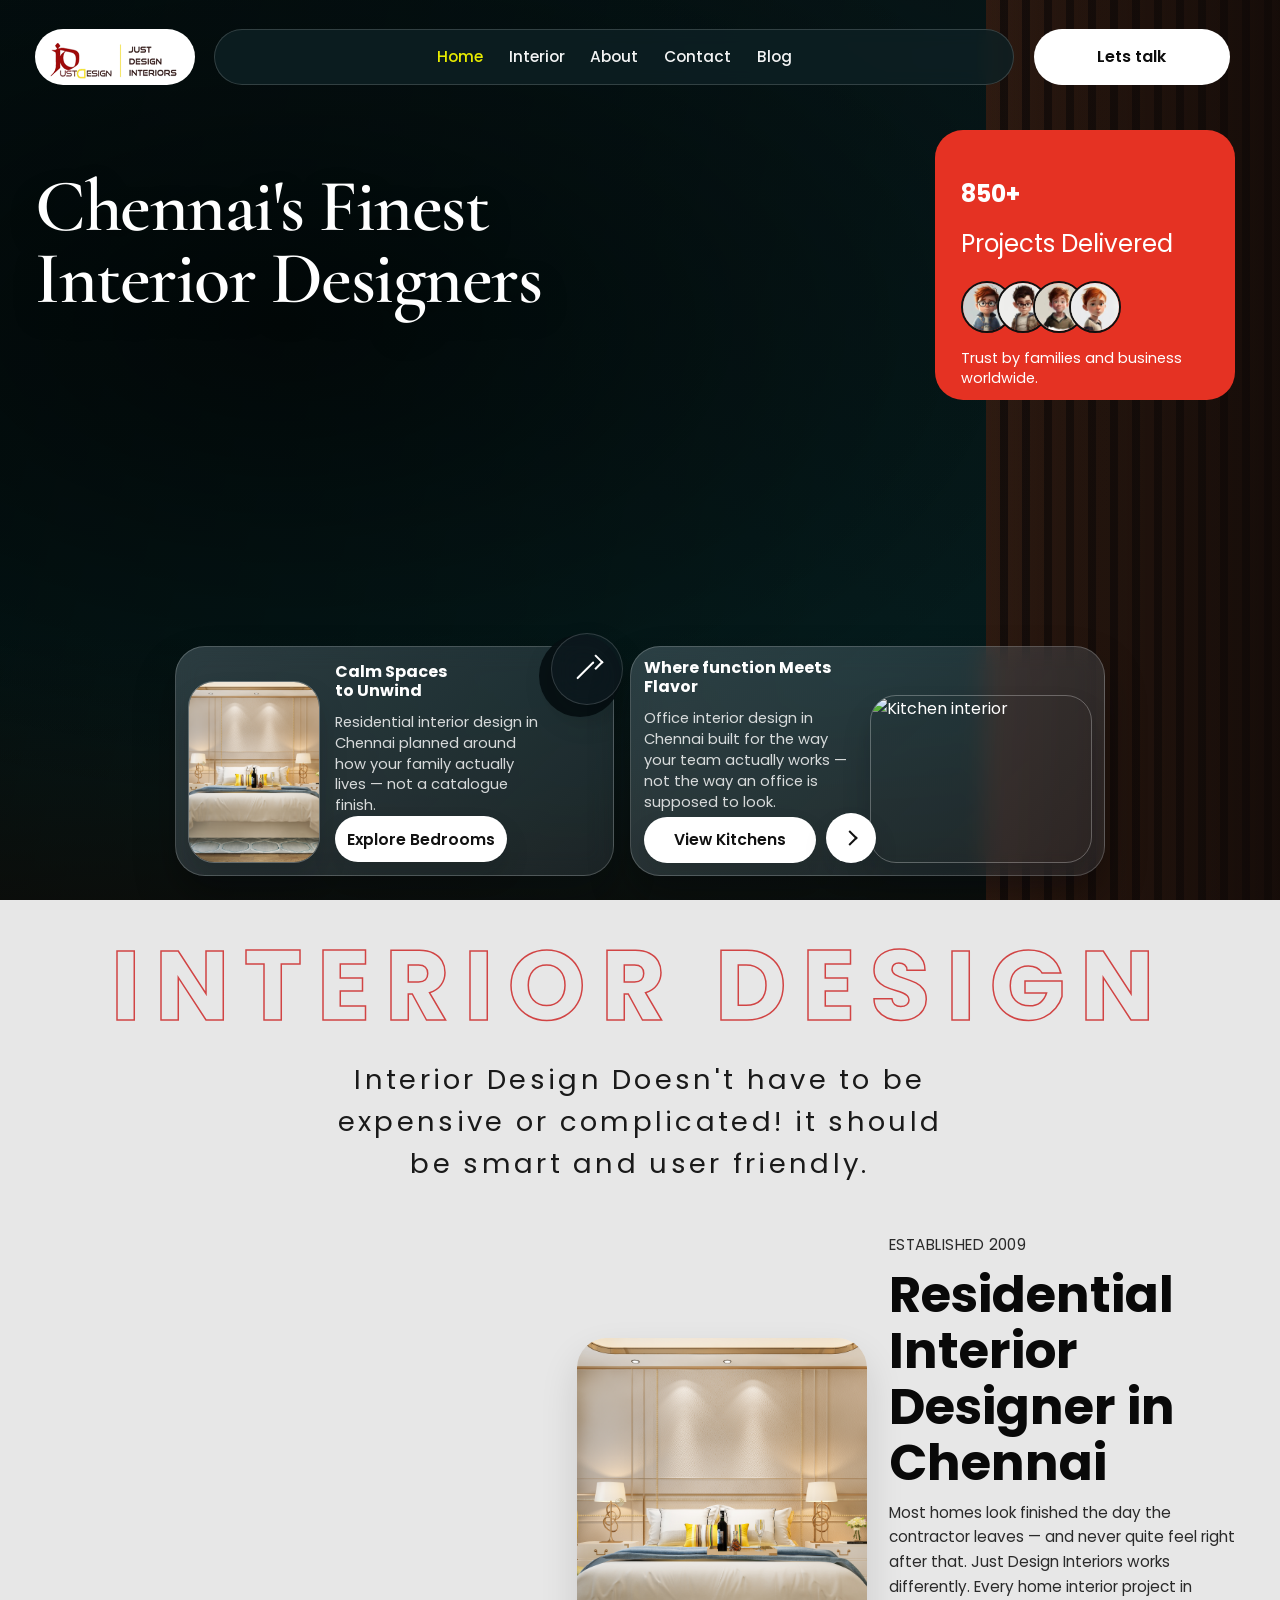
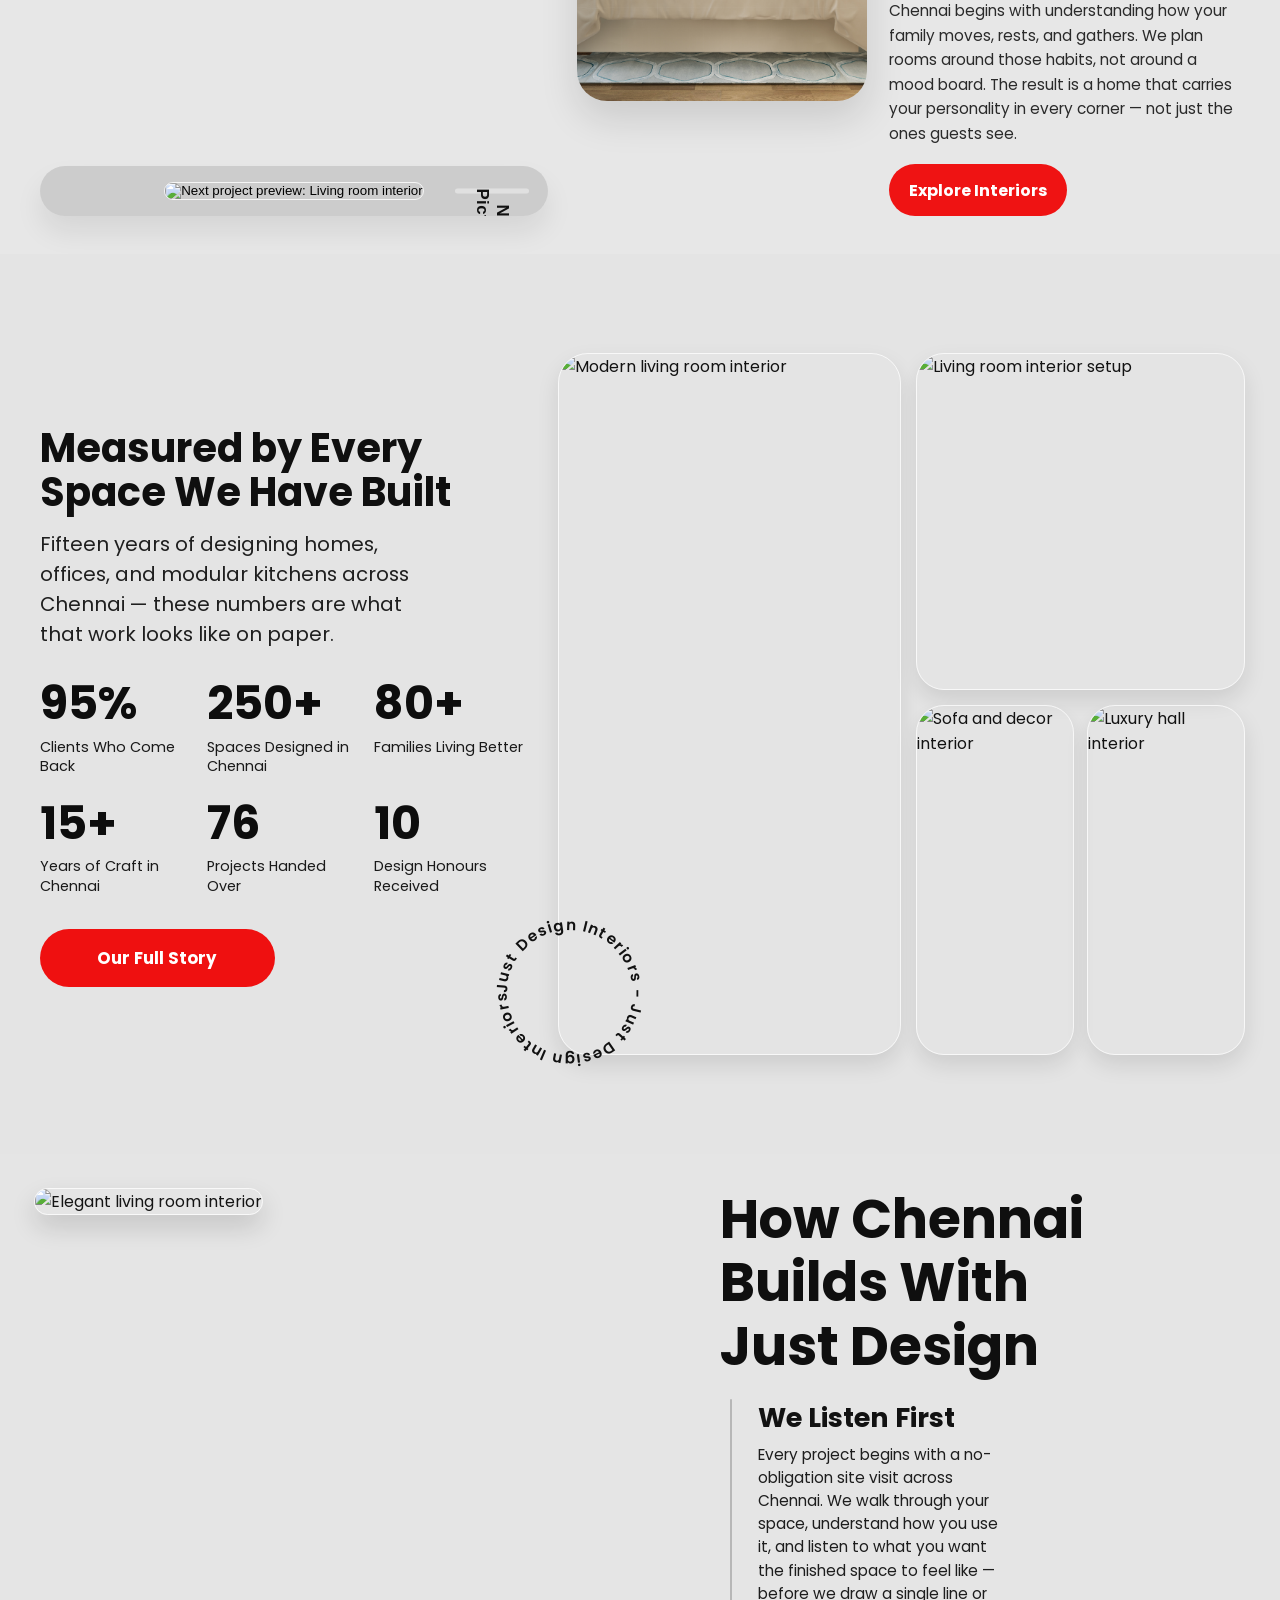
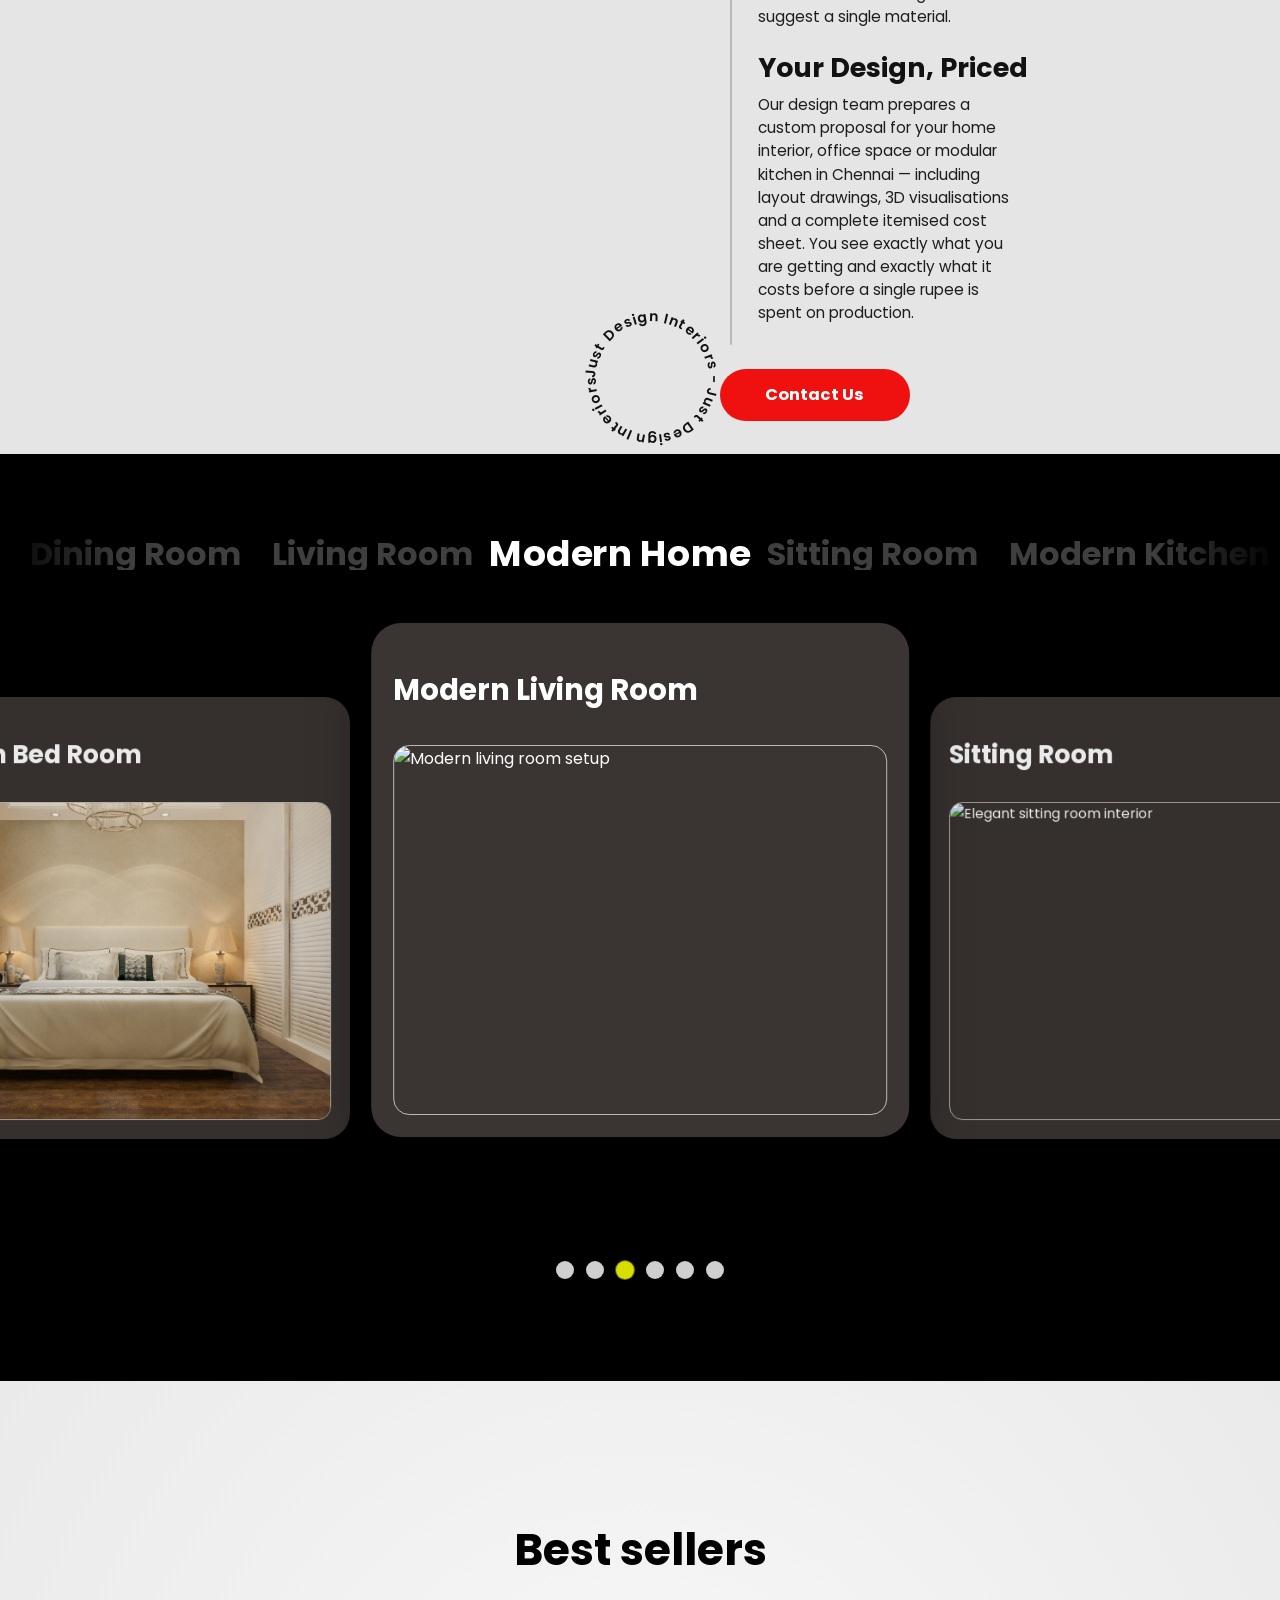
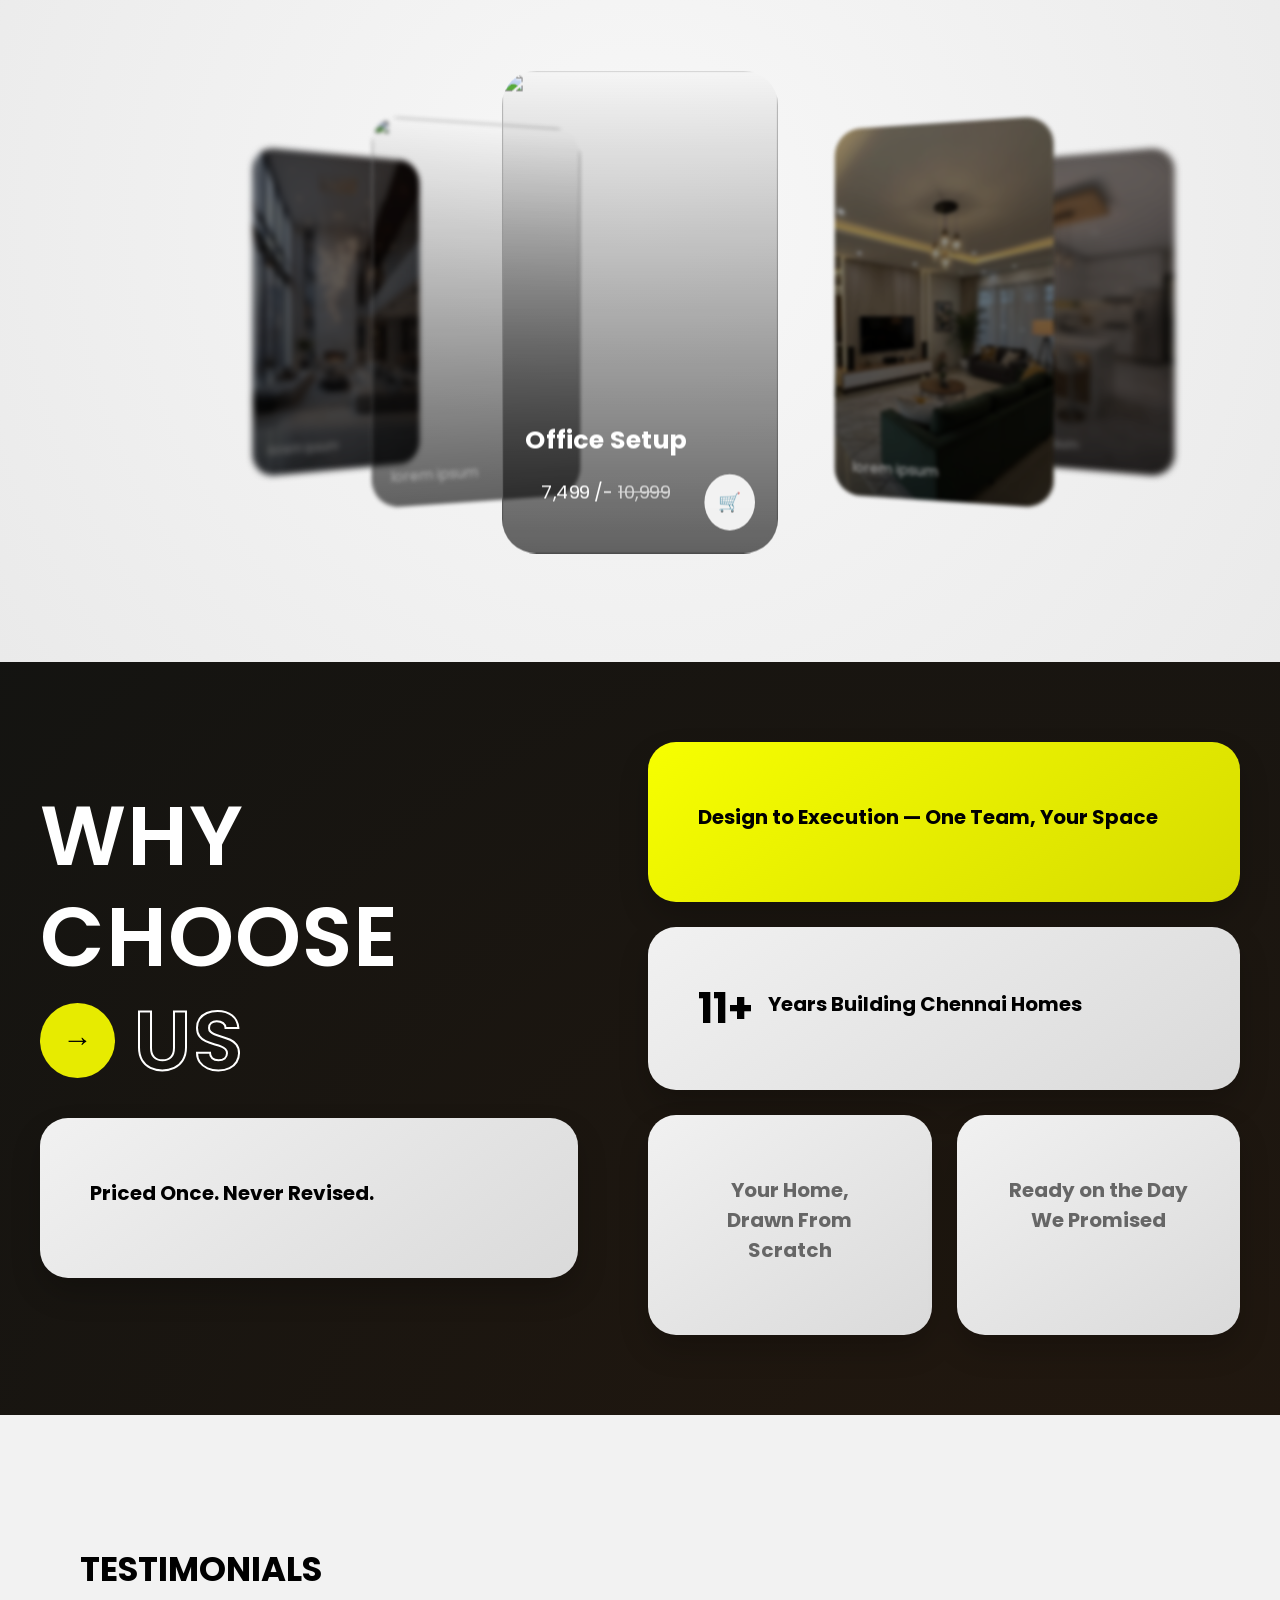
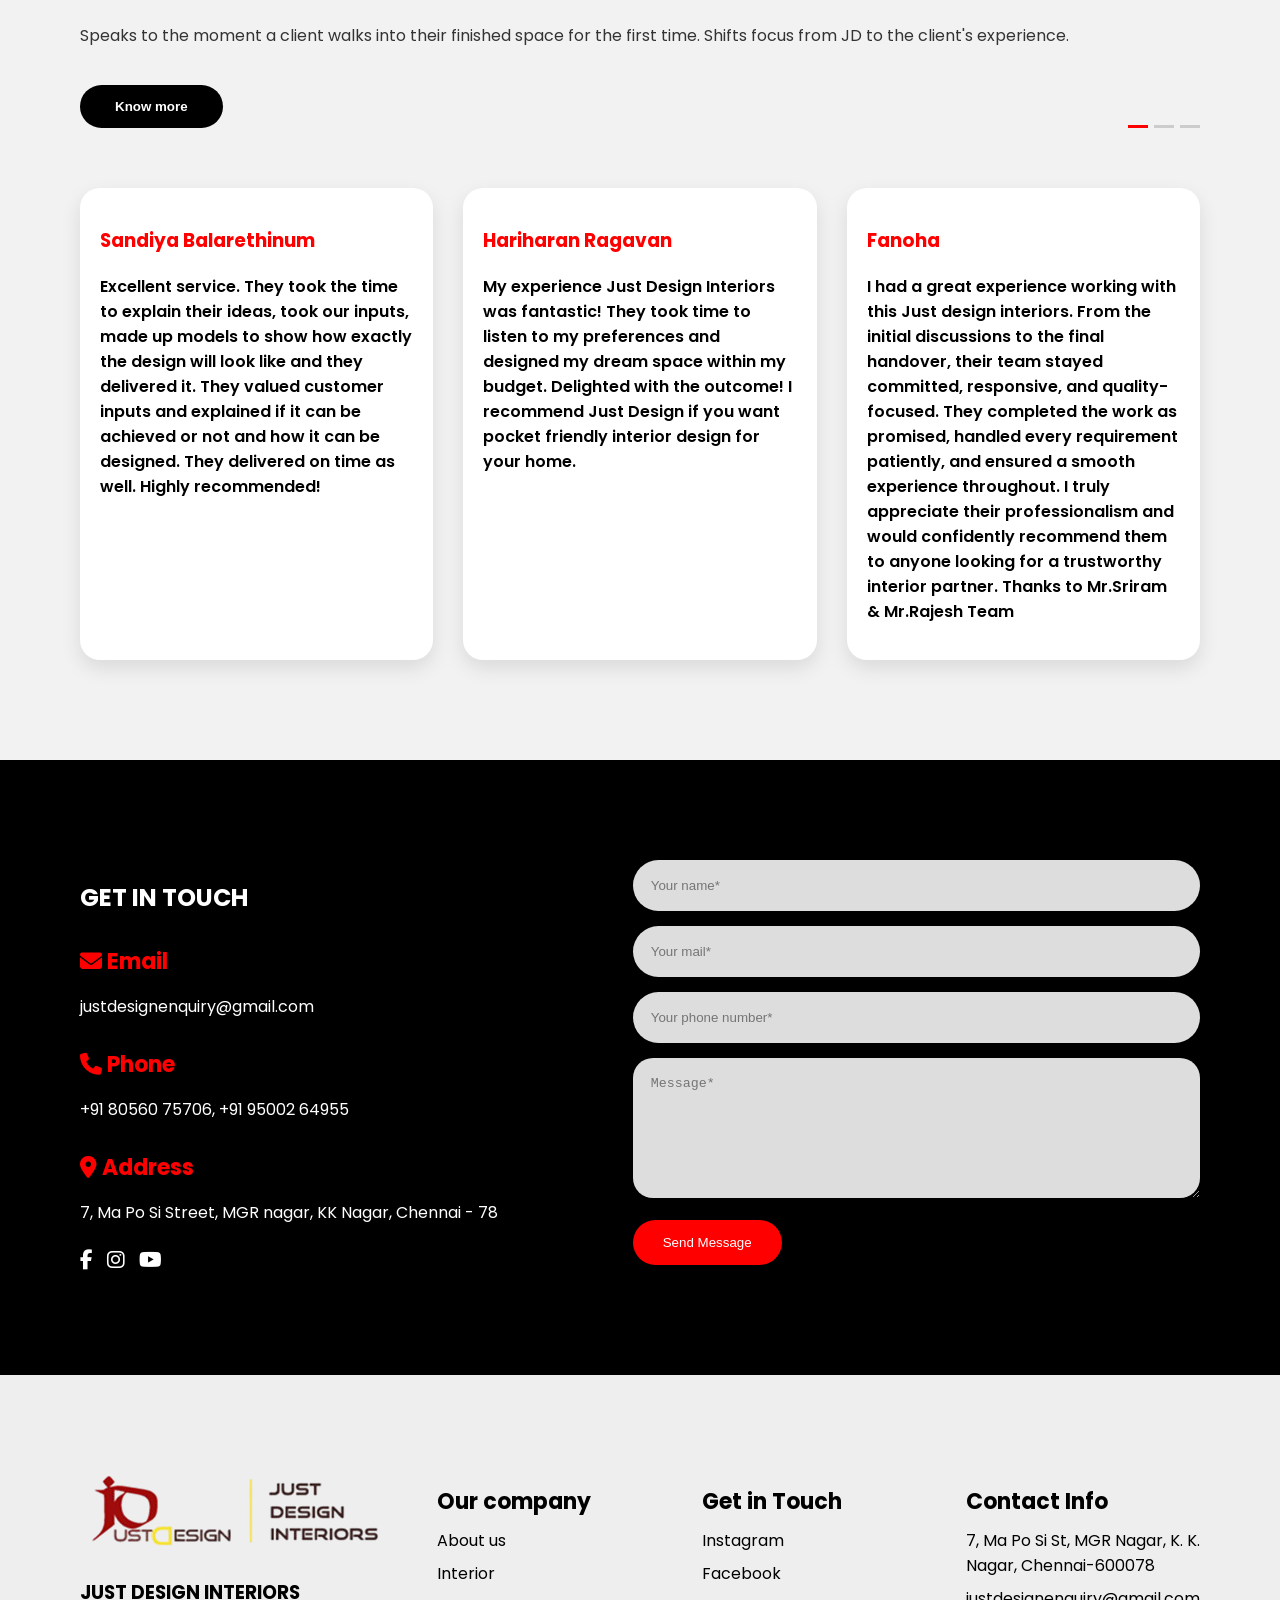
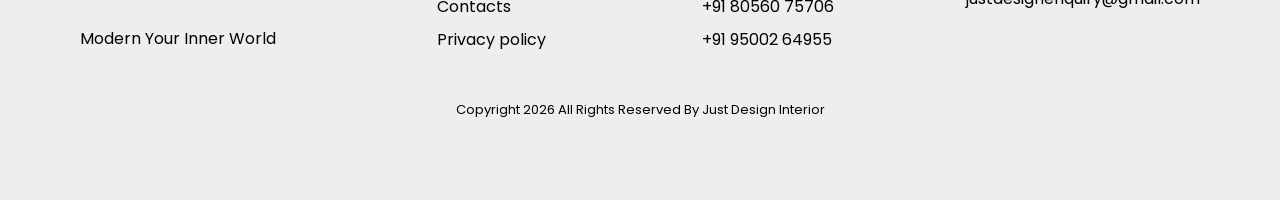
==== commit d9088697: "update" ====
--- a/index.html
+++ b/index.html
@@ -178,7 +178,7 @@
         </div>
 
 
-        <div class="bottom-panels old-bottom-panels">
+        <!-- <div class="bottom-panels old-bottom-panels">
           <article class="glass-card left-panel">
             <img
               class="panel-image"
@@ -223,7 +223,7 @@
               alt="Kitchen interior"
             />
           </article>
-        </div>
+        </div> -->
 
         <div class="feature-panels">
           <article class="feature-card retreat-card">
@@ -236,7 +236,7 @@
             <div class="feature-body">
               <div class="feature-copy-block">
                 <h3>Calm Spaces to Unwind</h3>
-                <p>Soft textures and soothing tones for the perfect personal retreat.</p>
+                <p>Residential interior design in Chennai planned around how your family actually lives — not a catalogue finish.</p>
               </div>
 
               <a class="feature-pill" href="#">Explore Bedrooms</a>
@@ -251,7 +251,7 @@
           <article class="feature-card kitchen-card">
             <div class="feature-copy-block">
               <h3>Where function Meets Flavor</h3>
-              <p>Smart layouts and refined design for kitchens that inspire every day.</p>
+              <p>Office interior design in Chennai built for the way your team actually works — not the way an office is supposed to look.</p>
 
               <div class="feature-actions">
                 <a class="feature-pill" href="#">View Kitchens</a>
--- a/style.css
+++ b/style.css
@@ -729,7 +729,7 @@
   width: 78px;
   height: 78px;
 }
-mobile vi
+
 .right-panel {
   display: grid;
   grid-template-columns: minmax(0, 1fr) 228px;
@@ -758,8 +758,8 @@
 }
 
 .right-panel .panel-content p::before {
-  content: "Smart layouts and refined design\A for kitchens that inspire every day.";
-  display: block;
+  
+  
   white-space: pre-line;
   font-size: 13px;
   line-height: 1.38;
@@ -1029,6 +1029,35 @@
     width: 100%;
     grid-template-columns: 1fr;
   }
+
+  .feature-card,
+  .retreat-card,
+  .kitchen-card {
+    display: grid;
+    grid-template-columns: 1fr;
+    gap: 0.9rem;
+    width: 100%;
+    max-width: 100%;
+    overflow: hidden;
+  }
+
+  .feature-body,
+  .kitchen-card .feature-copy-block {
+    width: 100%;
+    padding: 0;
+  }
+
+  .feature-thumb-portrait,
+  .feature-thumb-wide {
+    display: block;
+    width: 100%;
+    max-width: 100%;
+    height: 220px;
+    justify-self: stretch;
+    align-self: stretch;
+    object-fit: cover;
+    object-position: center;
+  }
 }
 
 @media (max-width: 860px) {
@@ -1228,7 +1257,7 @@
   }
 
   .right-panel .panel-image {
-    width: 196px;
+     width: 112px;
     height: 126px;
     border-radius: 22px;
   }
@@ -1411,9 +1440,9 @@
     font-size: 0.98rem;
   }
 
-  .right-panel .panel-image {
+  /* .right-panel .panel-image {
     width: min(230px, 44%);
-  }
+  } */
 }
 
 @media (max-width: 620px) {
@@ -1480,8 +1509,7 @@
     gap: 0.9rem;
   }
 
-  .panel-image,
-  .right-panel .panel-image {
+  .panel-image {
     width: 100%;
     height: 220px;
   }
@@ -1774,6 +1802,7 @@
   transition:
     transform 260ms ease,
     box-shadow 260ms ease;
+  padding: 10px 20px;
 }
 
 .know-more-btn:hover {
@@ -3568,7 +3597,8 @@
 
   .hero-title {
     max-width: 100%;
-    margin-bottom: 0.75rem;
+    margin: 0 0 20px 0 !important;
+    padding-bottom: 20px;
   }
 
   .customer-wrap {
@@ -3593,10 +3623,16 @@
     gap: 0.8rem;
     padding: 0.78rem;
     overflow: hidden;
+    width: 100%;
+    max-width: 100%;
   }
 
   .retreat-card::before {
     display: none;
+  }
+
+  .feature-card > * {
+    max-width: 100%;
   }
 
   .feature-thumb-portrait,
@@ -3607,12 +3643,15 @@
     width: 100%;
     height: 200px;
     border-radius: 22px;
+    object-position: center;
+    flex-shrink: 0;
   }
 
   .feature-body,
   .kitchen-card .feature-copy-block {
     width: 100%;
     padding: 0;
+    overflow: hidden;
   }
 
   .feature-copy-block h3 {
@@ -3700,7 +3739,8 @@
   .hero-title {
     font-size: clamp(2.15rem, 11vw, 3rem);
     line-height: 1.03;
-    margin-bottom: 0.9rem;
+    margin: 0 0 20px 0 !important;
+    padding-bottom: 20px;
   }
 
   .customer-wrap {
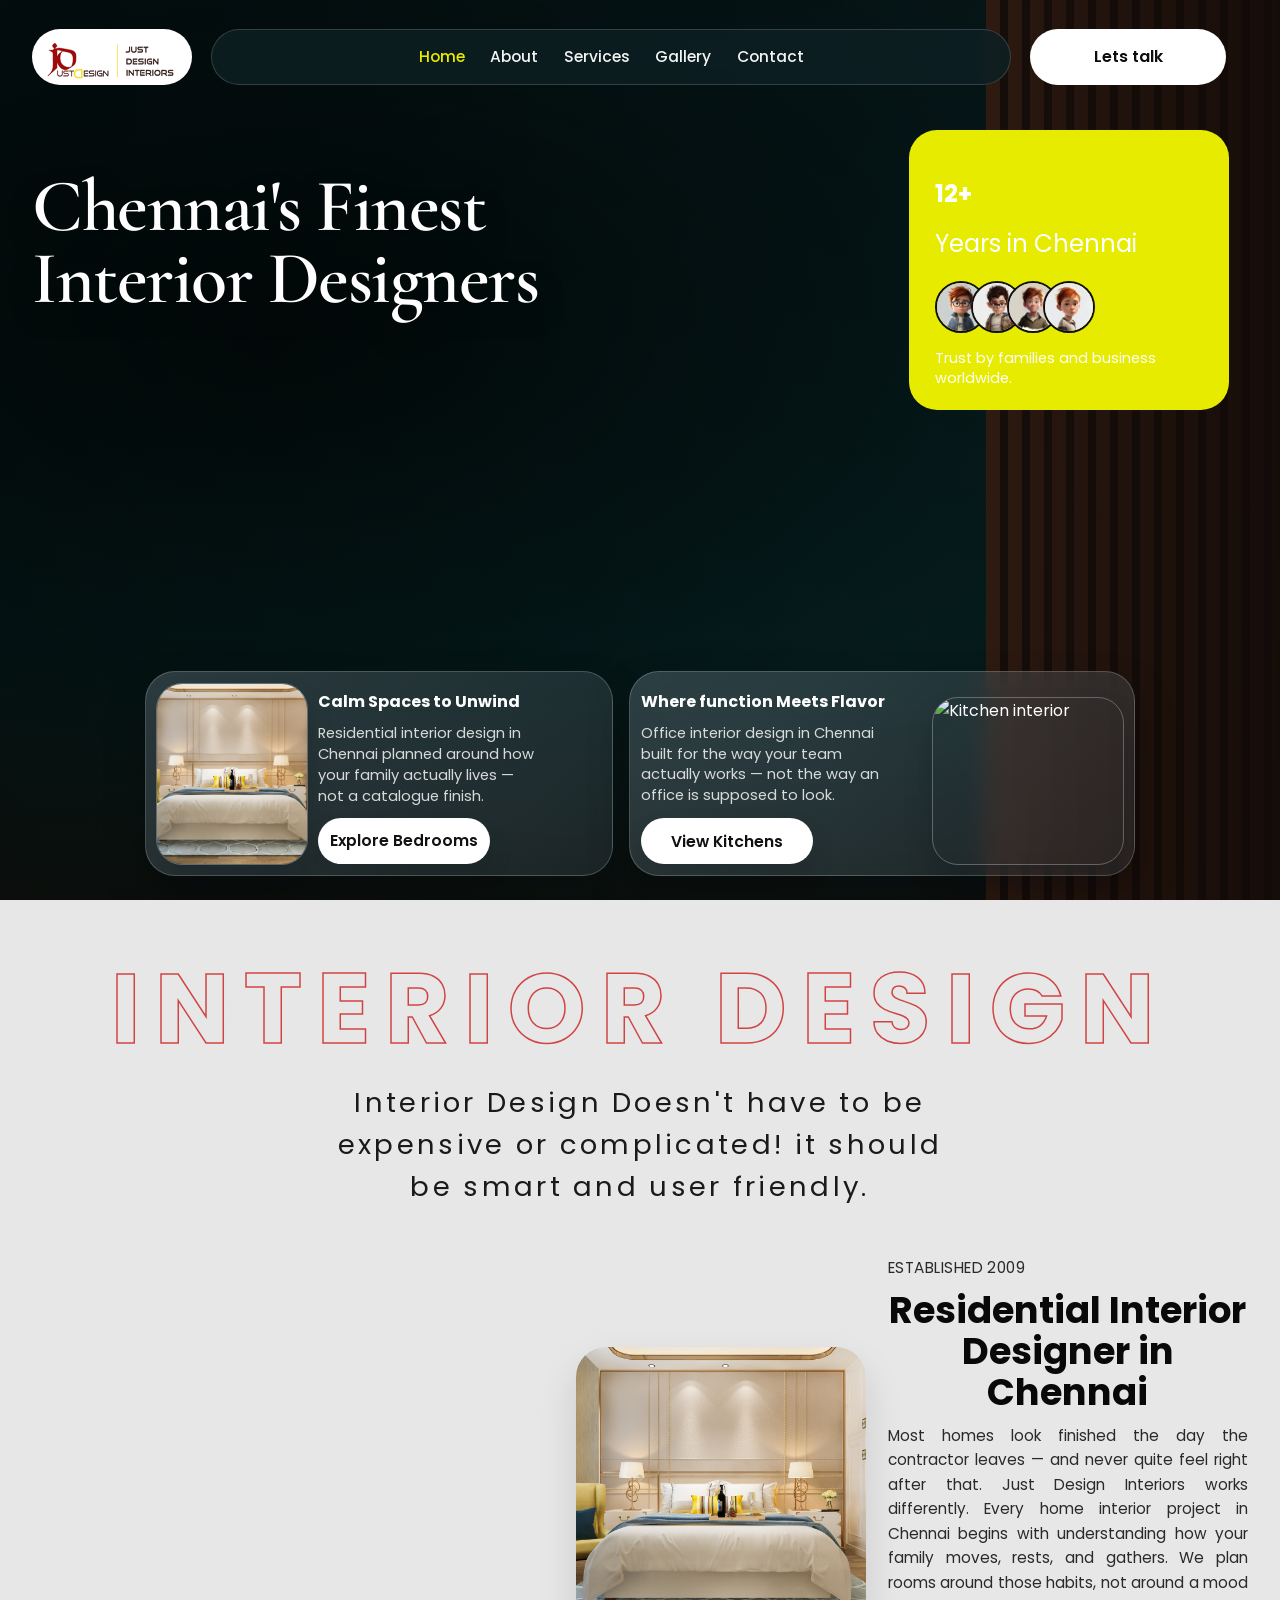
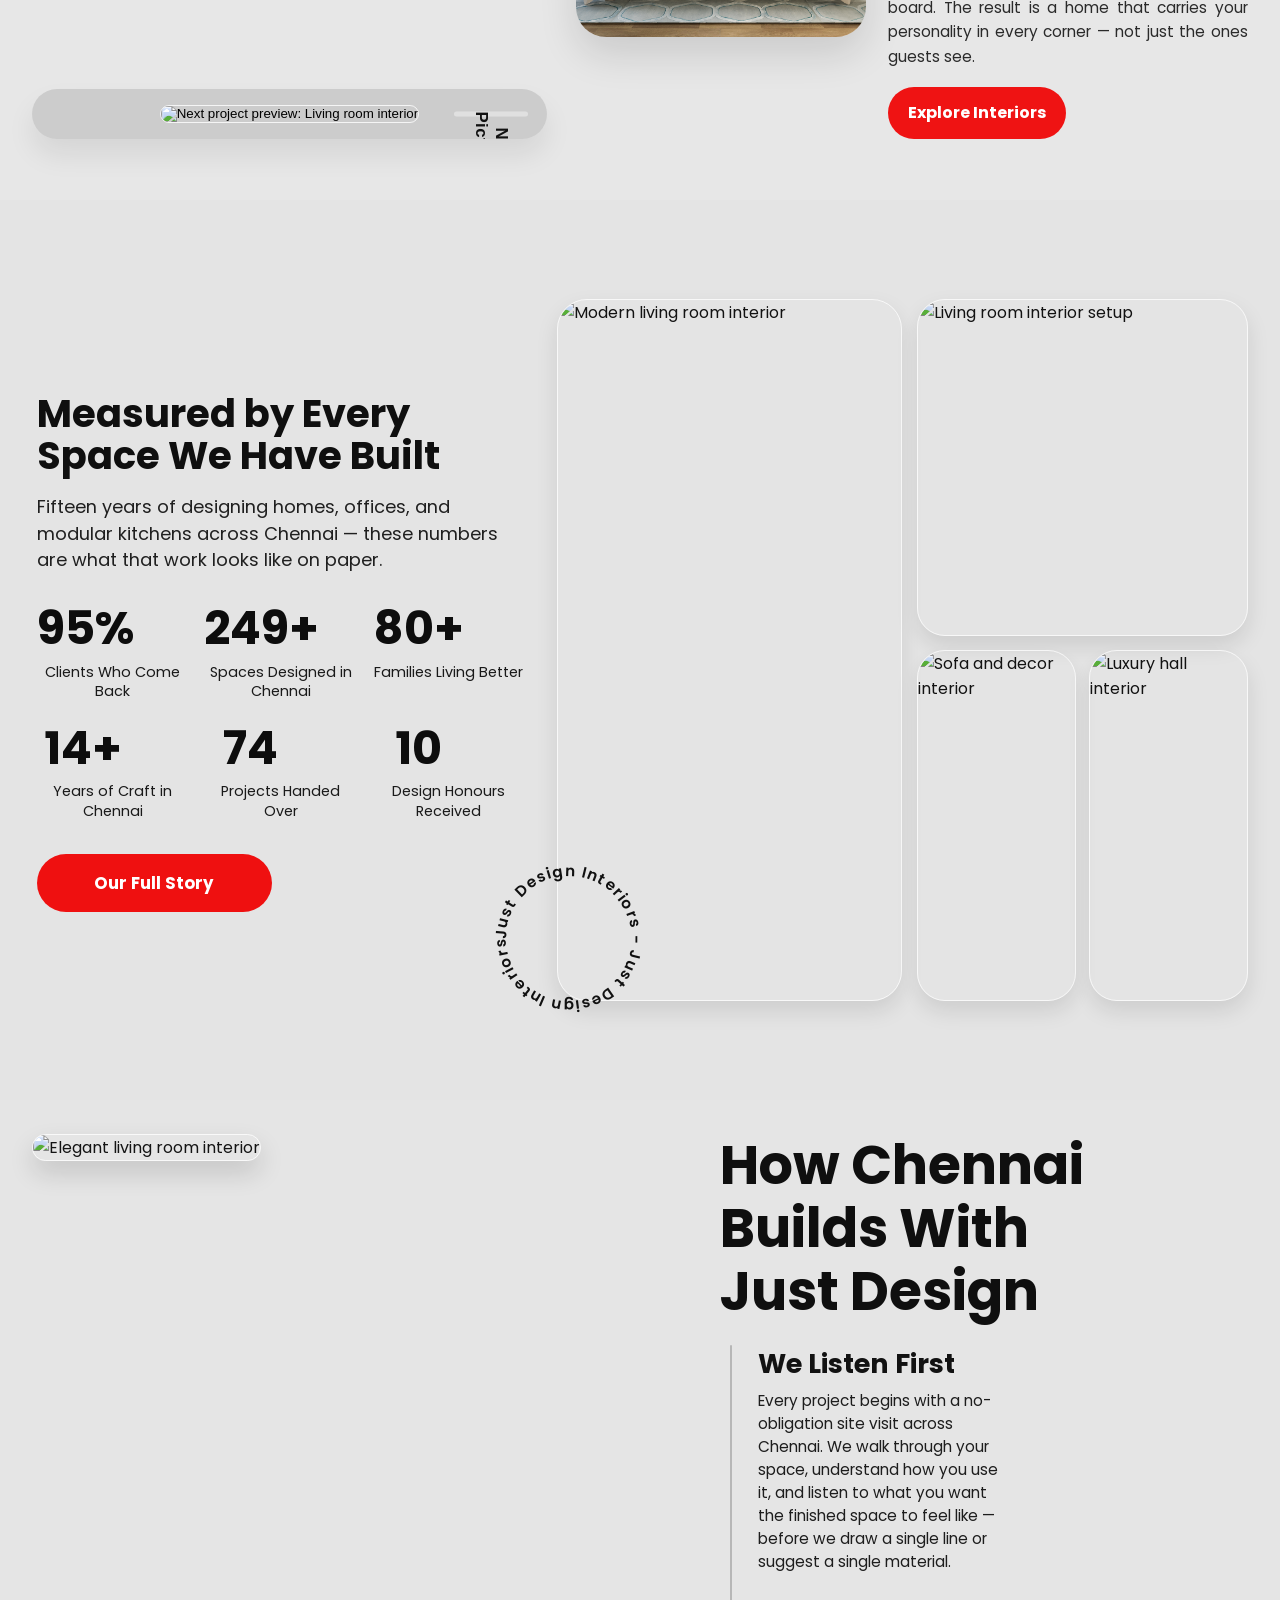
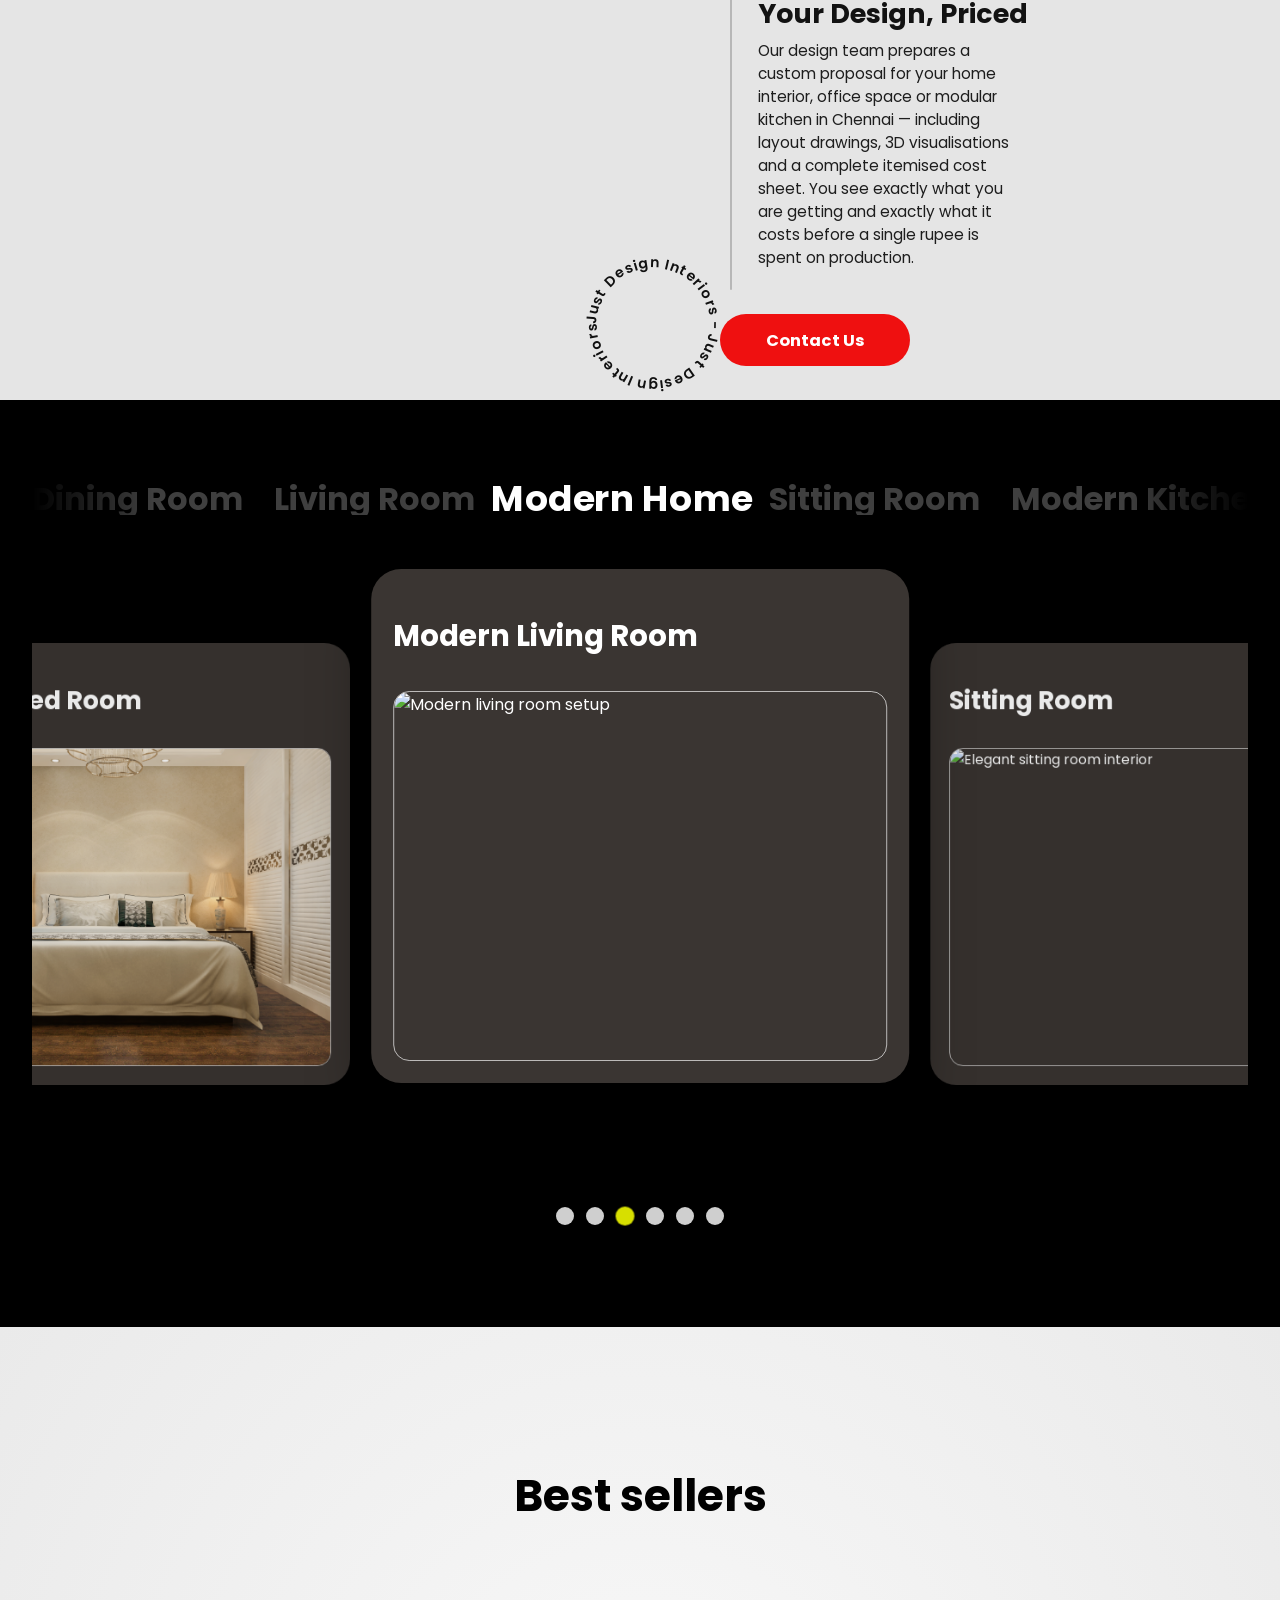
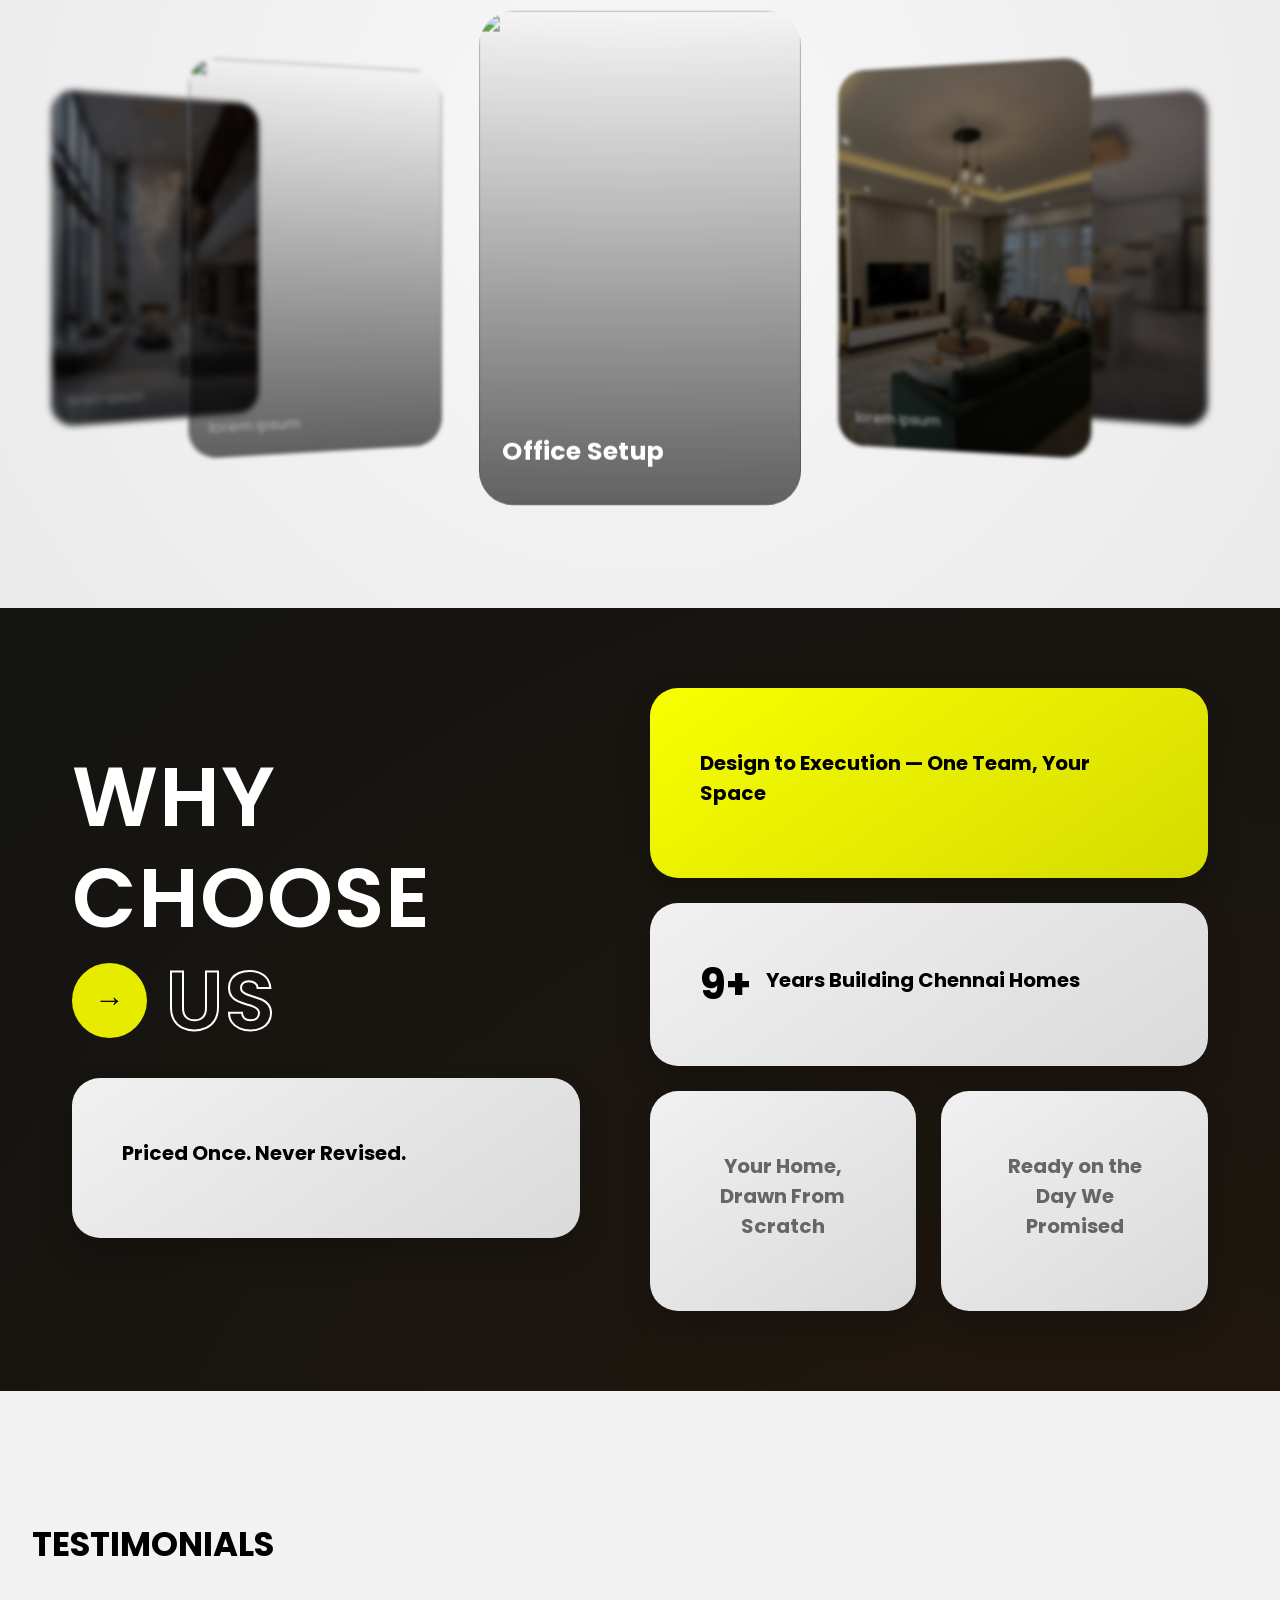
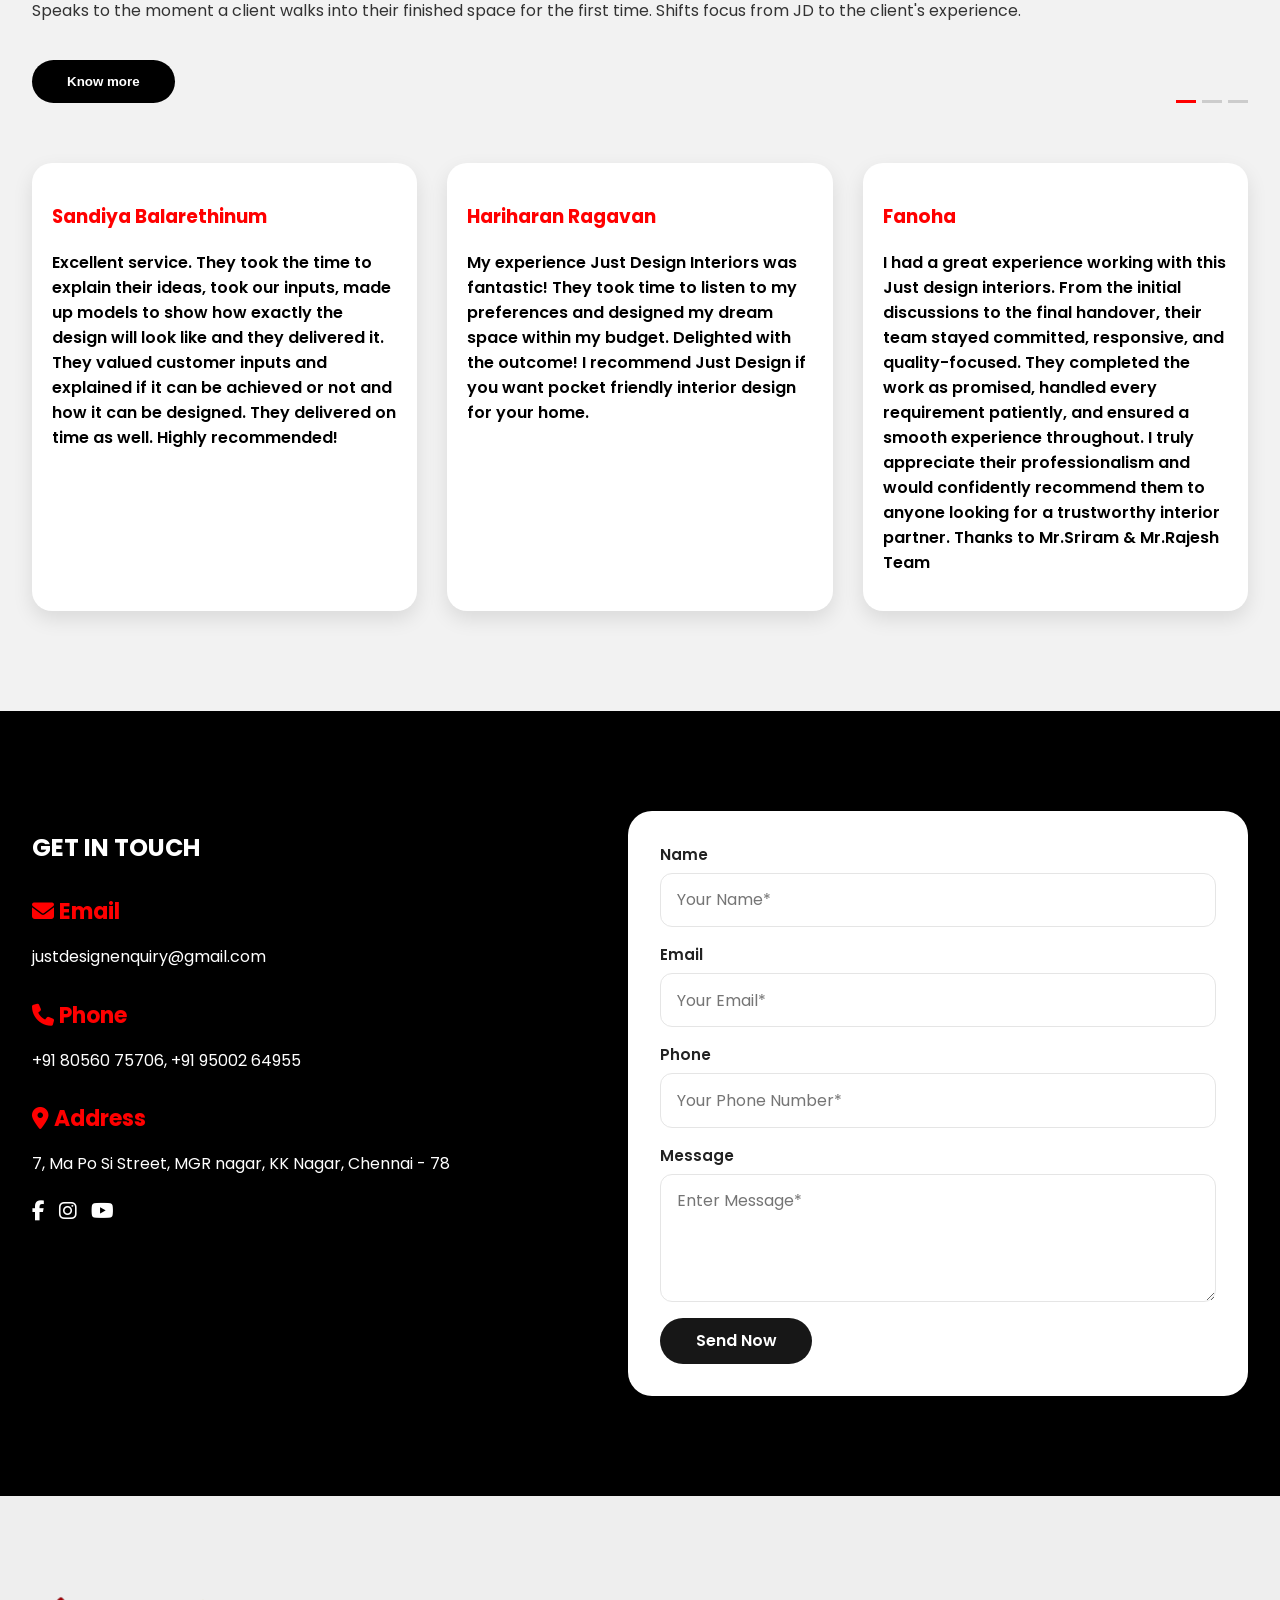
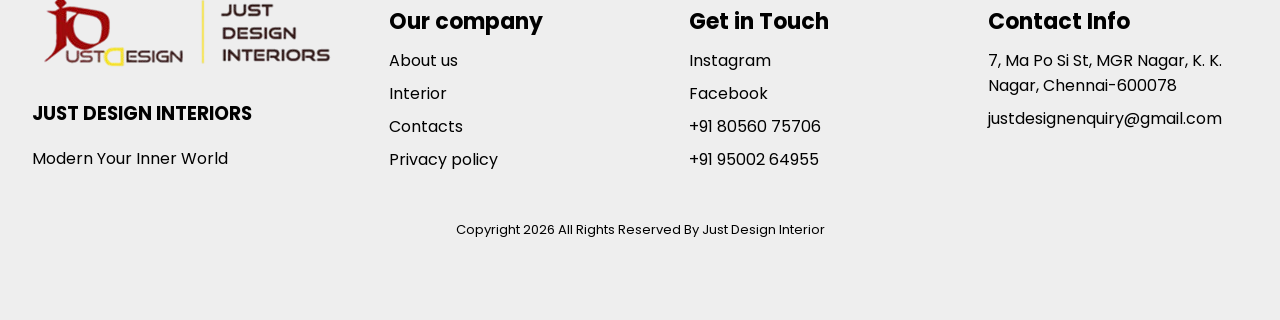
==== commit ed21e3f7: "update" ====
--- a/index.html
+++ b/index.html
@@ -18,20 +18,14 @@
 
         <header class="topbar reveal" data-delay="40">
           <a class="brand-pill" href="#">
-            <!-- <span class="brand-mark">JD</span>
-            <span class="brand-text">
-              <strong>JUST</strong>
-              <small>DESIGN INTERIORS</small>
-            </span> -->
             <img src="./img/logo1.png" alt="" class="top-logo">
           </a>
-
-          <nav class="main-nav" id="primaryNav" aria-label="Primary">
-            <a class="active" href="#">Home</a>
-            <a href="#">Interior</a>
-            <a href="#">About</a>
-            <a href="#">Contact</a>
-            <a href="#">Blog</a>
+        <nav class="main-nav" id="primaryNav" aria-label="Primary">
+          <a class="active" href="index.html">Home</a>
+          <a href="about.html">About</a>
+          <a href="service.html">Services</a>
+          <a href="index.html#results">Gallery</a>
+          <a href="contact.html">Contact</a>
           </nav>
 
           <button
@@ -40,8 +34,7 @@
             type="button"
             aria-label="Toggle navigation menu"
             aria-controls="primaryNav"
-            aria-expanded="false"
-          >
+            aria-expanded="false"  >
             <span></span>
             <span></span>
             <span></span>
@@ -151,30 +144,21 @@
                <div class="avatars">
                 <img
                   src="./img/A1.jpg"
-                  alt="Customer portrait"
-                />
+                  alt="Customer portrait"/>
                 <img
                   src="./img/A2.jpg"
-                  alt="Customer portrait"
-                />
+                  alt="Customer portrait"/>
                 <img
                   src="./img/A3.jpg"
-                  alt="Customer portrait"
-                />
+                  alt="Customer portrait"/>
                 <img
                   src="./img/A4.jpg"
-                  alt="Customer portrait"
-                />
+                  alt="Customer portrait"/>
               </div>
 
               <p class="customer-copy">Trust by families and business worldwide.</p>
             </div>
-
-            
           </aside> 
-
-
-
         </div>
 
 
@@ -242,10 +226,10 @@
               <a class="feature-pill" href="#">Explore Bedrooms</a>
             </div>
 
-            <button class="feature-orb" type="button" aria-label="Open bedroom details">
+            <!-- <button class="feature-orb" type="button" aria-label="Open bedroom details">
               <span class="feature-orb-line"></span>
               <span class="feature-orb-tip"></span>
-            </button>
+            </button> -->
           </article>
 
           <article class="feature-card kitchen-card">
@@ -255,9 +239,9 @@
 
               <div class="feature-actions">
                 <a class="feature-pill" href="#">View Kitchens</a>
-                <button class="feature-mini" type="button" aria-label="Open kitchens">
+                <!-- <button class="feature-mini" type="button" aria-label="Open kitchens">
                   <span class="feature-mini-tip"></span>
-                </button>
+                </button> -->
               </div>
             </div>
 
@@ -317,7 +301,7 @@
                 <p class="established" id="establishedText">ESTABLISHED 2009</p>
                 <h3 id="projectTitle">
                   Interior Design Firm
-                  <br />
+                
                   Based in Chennai
                 </h3>
                 <p id="projectDesc">
@@ -609,7 +593,7 @@
  <section class="best-seller-section">
   <h1>Best sellers</h1>
   <div class="ultra-carousel" id="ultraCarousel"></div>
-</section>
+ </section>
 
 
 <div class="why-container">
@@ -738,12 +722,34 @@
     </div>
 
     <!-- RIGHT -->
-    <div class="contact-right">
-      <input placeholder="Your name*" />
-      <input placeholder="Your mail*" />
-      <input placeholder="Your phone number*" />
-      <textarea placeholder="Message*"></textarea>
-      <button>Send Message</button>
+    <div class="contact-right form-panel">
+      <div class="form-shell">
+        
+
+        <form class="consult-form">
+          <label>
+            <span>Name</span>
+            <input type="text" placeholder="Your Name*" />
+          </label>
+
+          <label>
+            <span>Email</span>
+            <input type="email" placeholder="Your Email*" />
+          </label>
+
+          <label>
+            <span>Phone</span>
+            <input type="tel" placeholder="Your Phone Number*" />
+          </label>
+
+          <label>
+            <span>Message</span>
+            <textarea placeholder="Enter Message*"></textarea>
+          </label>
+
+          <button type="submit">Send Now</button>
+        </form>
+      </div>
     </div>
 
   </div>
--- a/style.css
+++ b/style.css
@@ -9,6 +9,9 @@
   --orange: #f06b2d;
   --red: #e53223;
   --white: #ffffff;
+  --content-max: 1400px;
+  --page-gutter: clamp(16px, 2.5vw, 32px);
+  --section-inline: max(var(--page-gutter), calc((100vw - var(--content-max)) / 2 + var(--page-gutter)));
 }
 
 *,
@@ -60,7 +63,7 @@
   display: flex;
   flex-direction: column;
   border-radius: 0;
-  padding: 1.8rem 2.2rem 1.5rem;
+  padding: 1.8rem var(--section-inline) 1.5rem;
   background:
     linear-gradient(103deg, rgba(0, 0, 0, 0.44) 6%, rgba(0, 0, 0, 0.18) 66%),
     url("https://images.unsplash.com/photo-1600607687939-ce8a6c25118c?auto=format&fit=crop&w=2000&q=80")
@@ -267,9 +270,9 @@
 .customer-wrap {
   position: relative;
   top: -40px;
-  width: clamp(270px, 29vw, 300px);
-  height: 270px;
-  margin-right: 0.6rem;
+  width: clamp(290px, 31vw, 320px);
+  height: 280px;
+  margin-right: 1.2rem;
   flex-shrink: 0;
   transform: translate3d(0, 0, 0);
   transition: transform 420ms cubic-bezier(0.22, 1, 0.36, 1);
@@ -789,7 +792,7 @@
 .feature-panels {
   position: relative;
   margin-top: auto;
-  width: min(930px, 82%);
+  width: min(990px, 88%);
   margin-inline: auto;
   display: grid;
   grid-template-columns: minmax(0, 0.96fr) minmax(0, 1.04fr);
@@ -812,13 +815,14 @@
 
 .retreat-card {
   display: grid;
-  grid-template-columns: 132px minmax(0, 1fr);
+  grid-template-columns: 152px minmax(0, 1.9fr);
   align-items: end;
-  gap: 0.95rem;
+  gap: 0.6rem;
   animation: featureFloat 6.2s ease-in-out infinite;
-}
-
-.retreat-card::before {
+  padding: 10px;
+}
+
+/* .retreat-card::before {
   content: "";
   position: absolute;
   top: -12px;
@@ -826,9 +830,9 @@
   width: 82px;
   height: 82px;
   border-radius: 999px;
-  background: rgba(7, 16, 19, 0.95);
+  background: rgba(218, 225, 228, 0.95);
   z-index: 1;
-}
+}  */
 
 .kitchen-card {
   display: grid;
@@ -836,6 +840,7 @@
   align-items: end;
   gap: 1rem;
   animation: featureFloat 6.2s ease-in-out 0.75s infinite;
+  padding: 10px;
 }
 
 .feature-thumb {
@@ -846,12 +851,13 @@
 }
 
 .feature-thumb-portrait {
-  width: 132px;
+  width: 152px;
   height: 182px;
+  justify-self: start;
 }
 
 .feature-thumb-wide {
-  width: 222px;
+  width: 192px;
   height: 168px;
   justify-self: end;
 }
@@ -869,17 +875,19 @@
 
 .feature-copy-block h3 {
   margin: 0;
-  font-size: clamp(1rem, 1.2vw, 1.34rem);
+  font-size: clamp(1rem, 1.2vw, 1.8rem);
   line-height: 1.16;
-  max-width: 11ch;
+  max-width: 100%;
+  margin-top: 10px;
 }
 
 .feature-copy-block p {
-  margin: 0.72rem 0 0;
+  margin: 0.72rem 0 0.7rem;
   font-size: 0.92rem;
   line-height: 1.42;
   color: var(--text-soft);
-  max-width: 25ch;
+  max-width:100%;
+  
 }
 
 .feature-pill {
@@ -957,7 +965,7 @@
 }
 
 .kitchen-card .feature-copy-block h3 {
-  max-width: 17ch;
+  max-width: 25ch;
 }
 
 .kitchen-card .feature-copy-block p {
@@ -1625,7 +1633,7 @@
   margin-top: 0;
   border-radius: 0;
   background: #e7e7e7;
-  padding: clamp(1.4rem, 3.3vw, 2.4rem);
+  padding: clamp(1.4rem, 3.3vw, 2.4rem) var(--section-inline);
   color: #171717;
   min-height: 100vh;
   display: flex;
@@ -1633,7 +1641,8 @@
 }
 
 .interior-wrap {
-  width: min(1200px, 100%);
+  width: 100%;
+  max-width: var(--content-max);
   margin: 0 auto;
 }
 
@@ -1744,7 +1753,7 @@
 
 .feature-photo {
   width: 100%;
-  aspect-ratio: 4 / 5;
+  aspect-ratio: 5 / 5;
   border-radius: 30px;
   object-fit: cover;
   box-shadow: 0 18px 38px rgba(0, 0, 0, 0.12);
@@ -1774,15 +1783,17 @@
 
 .content-copy h3 {
   margin: 0.55rem 0 0;
-  font-size: clamp(1.8rem, 3.9vw, 3.2rem);
+  font-size: clamp(1.3rem, 3.3vw, 2.3rem);
   line-height: 1.12;
   color: #090909;
+  text-align: center;
 }
 
 .content-copy p {
   margin: 0.65rem 0 0;
   color: #2a2a2a;
   font-size: clamp(0.93rem, 1.2vw, 1.08rem);
+  text-align: justify;
   line-height: 1.6;
 }
 
@@ -1932,7 +1943,7 @@
   margin-top: 0;
   border-radius: 0;
   background: #e4e4e4;
-  padding: clamp(1.2rem, 3vw, 2.2rem);
+  padding: clamp(1.2rem, 3vw, 2.2rem) var(--section-inline);
   color: #121212;
   min-height: 100vh;
   display: flex;
@@ -1940,7 +1951,8 @@
 }
 
 .results-wrap {
-  width: min(1220px, 100%);
+  width: 100%;
+  max-width: var(--content-max);
   margin: 0 auto;
   display: grid;
   grid-template-columns: minmax(0, 0.9fr) minmax(0, 1.25fr);
@@ -1957,15 +1969,15 @@
 
 .results-content h2 {
   margin: 0;
-  font-size: clamp(1.8rem, 3.1vw, 3.1rem);
+  font-size: clamp(1.8rem, 3vw, 3rem);
   line-height: 1.1;
   color: #0f0f0f;
 }
 
 .results-intro {
   margin: 1rem 0 0;
-  max-width: 34ch;
-  font-size: clamp(1rem, 1.55vw, 1.42rem);
+  max-width: 42ch;
+  font-size: clamp(1rem, 1.4vw, 1.3rem);
   line-height: 1.5;
   color: #1f1f1f;
 }
@@ -1992,6 +2004,7 @@
   font-size: clamp(2rem, 3.6vw, 3.8rem);
   font-weight: 700;
   color: #0d0d0d;
+  text-align: center;
 }
 
 .result-label {
@@ -2000,6 +2013,7 @@
   color: #191919;
   font-size: clamp(0.9rem, 1.1vw, 1.12rem);
   line-height: 1.35;
+  text-align: center;
 }
 
 .results-btn {
@@ -2220,12 +2234,13 @@
   display: flex;
   align-items: stretch;
   overflow: hidden;
-  padding: clamp(1.2rem, 3vw, 2.1rem);
+  padding: clamp(1.2rem, 3vw, 2.1rem) var(--section-inline);
   color: #141414;
 }
 
 .story-wrap {
-  width: min(1230px, 100%);
+  width: 100%;
+  max-width: var(--content-max);
   margin: 0 auto;
   height: 100%;
   display: grid;
@@ -2498,7 +2513,7 @@
   display: flex;
   flex-direction: column;
   justify-content: center;
-  padding: clamp(46px, 6.5vw, 86px) 0 clamp(60px, 8vw, 102px);
+  padding: clamp(46px, 6.5vw, 86px) var(--section-inline) clamp(60px, 8vw, 102px);
   background: #000;
   color: #fff;
   overflow: hidden;
@@ -2509,9 +2524,10 @@
   align-items: center;
   justify-content: flex-start;
   gap: clamp(14px, 2.4vw, 36px);
-  width: min(1380px, 100%);
+  width: 100%;
+  max-width: var(--content-max);
   margin: 0 auto;
-  padding: 0 clamp(16px, 2.5vw, 30px);
+  padding: 0;
   scroll-behavior: smooth;
   white-space: nowrap;
   overflow-x: auto;
@@ -2554,7 +2570,8 @@
 
 .room-slider-stage {
   position: relative;
-  width: min(1380px, 100%);
+  width: 100%;
+  max-width: var(--content-max);
   margin-left: auto;
   margin-right: auto;
   height: clamp(380px, 47vw, 650px);
@@ -2793,7 +2810,7 @@
 
 
 .best-seller-section {
-  padding: 100px 20px;
+  padding: 100px var(--section-inline);
   text-align: center;
   background: radial-gradient(circle at center, #f8f8f8, #eaeaea);
   overflow: hidden;
@@ -2809,8 +2826,11 @@
 /* 3D STAGE */
 .ultra-carousel {
   position: relative;
+  width: 100%;
+  max-width: var(--content-max);
+  margin: 0 auto;
   height: 500px;
-  perspective: 1200px;
+  perspective: 1400px;
 }
 
 /* CARD */
@@ -2818,8 +2838,8 @@
   position: absolute;
   top: 50%;
   left: 50%;
-  width: 240px;
-  height: 420px;
+  width: 280px;
+  height: 430px;
   border-radius: 30px;
   overflow: hidden;
   transform-style: preserve-3d;
@@ -2851,7 +2871,7 @@
 
 /* SIDE CARDS */
 .ultra-left {
-  transform: translate(-280px, -50%) rotateY(25deg) scale(0.9);
+  transform: translate(-460px, -50%) rotateY(25deg) scale(0.9);
   filter: blur(2px) brightness(0.7);
   z-index: 5;
 }
@@ -2864,7 +2884,7 @@
 
 /* FAR CARDS */
 .ultra-far-left {
-  transform: translate(-420px, -50%) rotateY(40deg) scale(0.75);
+  transform: translate(-620px, -50%) rotateY(40deg) scale(0.75);
   filter: blur(4px) brightness(0.5);
 }
 
@@ -2937,6 +2957,7 @@
 }
 
 .why-container {
+  width: min(var(--content-max), calc(100% - (var(--page-gutter) * 2)));
   max-width: 1400px;
   margin: auto;
   display: grid;
@@ -3147,13 +3168,16 @@
 /* TESTIMONIAL */
 .testimonial-section {
   background: #f2f2f2;
-  padding: 100px 80px;
+  padding: 100px var(--section-inline);
 }
 
 .testimonial-top {
   display: flex;
   justify-content: space-between;
   align-items: flex-end;
+  width: 100%;
+  max-width: var(--content-max);
+  margin: 0 auto;
 }
 
 .testimonial-top h2 {
@@ -3197,6 +3221,9 @@
   margin-top: 60px;
   display: flex;
   gap: 30px;
+  width: 100%;
+  max-width: var(--content-max);
+  margin-inline: auto;
 }
 
 .t-card {
@@ -3232,13 +3259,16 @@
 .contact-section {
   background: #000;
   color: #fff;
-  padding: 100px 80px;
+  padding: 100px var(--section-inline);
 }
 
 .contact-container {
   display: grid;
   grid-template-columns: 1fr 1.2fr;
   gap: 80px;
+  width: 100%;
+  max-width: var(--content-max);
+  margin: 0 auto;
 }
 
 .contact-left h2 {
@@ -3261,33 +3291,125 @@
 }
 
 /* FORM */
-.contact-right input,
-.contact-right textarea {
+.contact-right {
+  display: flex;
+}
+
+.contact-section .form-panel {
+  display: flex;
+}
+
+.contact-section .form-shell {
   width: 100%;
-  padding: 18px;
-  border-radius: 30px;
-  border: none;
-  margin-bottom: 15px;
-  background: #ddd;
-}
-
-.contact-right textarea {
-  height: 140px;
-  border-radius: 20px;
-}
-
-.contact-right button {
-  background: red;
-  color: #fff;
-  padding: 15px 30px;
-  border-radius: 30px;
-  border: none;
+  padding: 2rem;
+  border-radius: 24px;
+  background: #ffffff;
+  box-shadow: 0 22px 44px rgba(0, 0, 0, 0.28);
+  transition: transform 220ms ease, box-shadow 220ms ease;
+}
+
+.contact-section .form-header {
+  display: flex;
+  align-items: center;
+  justify-content: space-between;
+  gap: 0.9rem;
+  margin-bottom: 1.2rem;
+}
+
+.contact-section .form-header h3 {
+  margin: 0;
+  font-size: clamp(1.45rem, 2.8vw, 2rem);
+  color: #151515;
+}
+
+.contact-section .online-pill {
+  display: inline-flex;
+  align-items: center;
+  justify-content: center;
+  min-width: 104px;
+  height: 42px;
+  border-radius: 999px;
+  background: #bb0000;
+  color: #ffffff;
+  font-size: 0.92rem;
+  font-weight: 600;
+}
+
+.contact-section .consult-form {
+  display: grid;
+  gap: 1rem;
+}
+
+.contact-section .consult-form label {
+  display: grid;
+  gap: 0.45rem;
+}
+
+.contact-section .consult-form label > span {
+  color: #222222;
+  font-size: 0.95rem;
+  font-weight: 600;
+}
+
+.contact-section .consult-form input,
+.contact-section .consult-form textarea {
+  width: 100%;
+  border: 1px solid #e5e5e5;
+  border-radius: 12px;
+  background: #ffffff;
+  color: #111111;
+  font: inherit;
+  padding: 0.85rem 0.95rem;
+  transition:
+    border-color 200ms ease,
+    box-shadow 200ms ease;
+}
+
+.contact-section .consult-form textarea {
+  min-height: 128px;
+  resize: vertical;
+}
+
+.contact-section .consult-form input:focus,
+.contact-section .consult-form textarea:focus {
+  outline: none;
+  border-color: #bb0000;
+  box-shadow: 0 0 0 3px rgba(187, 0, 0, 0.16);
+}
+
+.contact-section .consult-form button {
+  width: 152px;
+  height: 46px;
+  border: 0;
+  border-radius: 999px;
+  background: #171717;
+  color: #ffffff;
+  font: inherit;
+  font-weight: 600;
+  cursor: pointer;
+  transition:
+    transform 200ms ease,
+    box-shadow 200ms ease,
+    background-color 200ms ease;
+}
+
+@media (hover: hover) and (pointer: fine) {
+  .contact-section .form-shell:hover {
+    transform: translateY(-3px);
+    box-shadow: 0 28px 48px rgba(0, 0, 0, 0.32);
+  }
+
+  .contact-section .consult-form button:hover {
+    transform: translateY(-2px);
+    box-shadow: 0 12px 22px rgba(23, 23, 23, 0.32);
+    background: #0f0f0f;
+  }
 }
 
 /* FOOTER */
 .footer {
   background: #eee;
-  padding: 80px;
+  padding: 80px var(--section-inline);
   color: #000;
 }
 
@@ -3295,6 +3417,9 @@
   display: grid;
   grid-template-columns: repeat(4,1fr);
   gap: 40px;
+  width: 100%;
+  max-width: var(--content-max);
+  margin: 0 auto;
 }
 
 .footer h4 {
@@ -3316,6 +3441,10 @@
   text-align: center;
   margin-top: 40px;
   font-size: 13px;
+  width: 100%;
+  max-width: var(--content-max);
+  margin-left: auto;
+  margin-right: auto;
 }
 
 @media (max-width: 1100px) {
@@ -3436,7 +3565,11 @@
     gap: 28px;
   }
 
-  .contact-right button {
+  .contact-section .form-shell {
+    padding: 1.45rem;
+  }
+
+  .contact-section .consult-form button {
     width: 100%;
   }
 
@@ -3513,17 +3646,31 @@
     font-size: 1.05rem;
   }
 
-  .contact-right input,
-  .contact-right textarea {
+  .contact-section .form-shell {
+    padding: 1.1rem;
+  }
+
+  .contact-section .form-header {
+    flex-direction: column;
+    align-items: flex-start;
+  }
+
+  .contact-section .online-pill {
+    width: 100%;
+  }
+
+  .contact-section .consult-form input,
+  .contact-section .consult-form textarea {
     padding: 14px 16px;
-    border-radius: 20px;
-  }
-
-  .contact-right textarea {
+    border-radius: 14px;
+  }
+
+  .contact-section .consult-form textarea {
     min-height: 120px;
   }
 
-  .contact-right button {
+  .contact-section .consult-form button {
+    width: 100%;
     padding: 14px 18px;
   }
 
